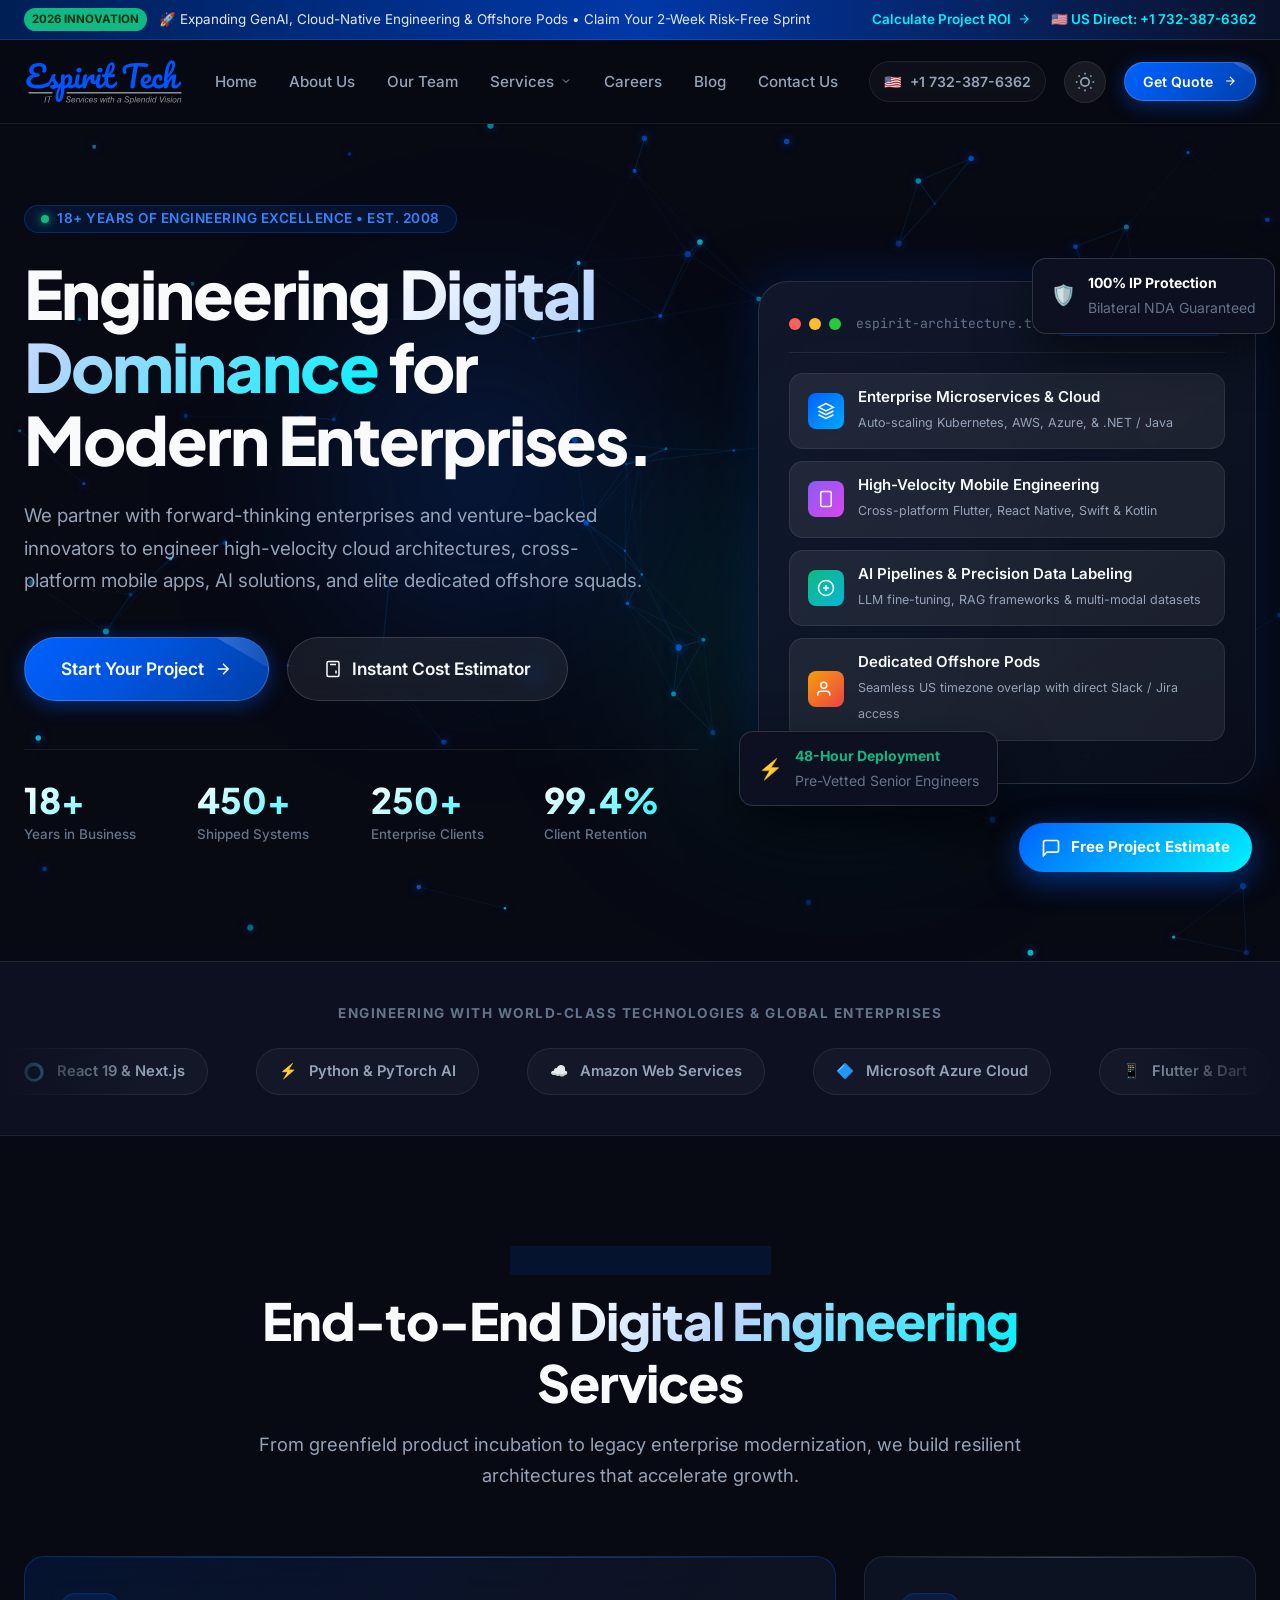
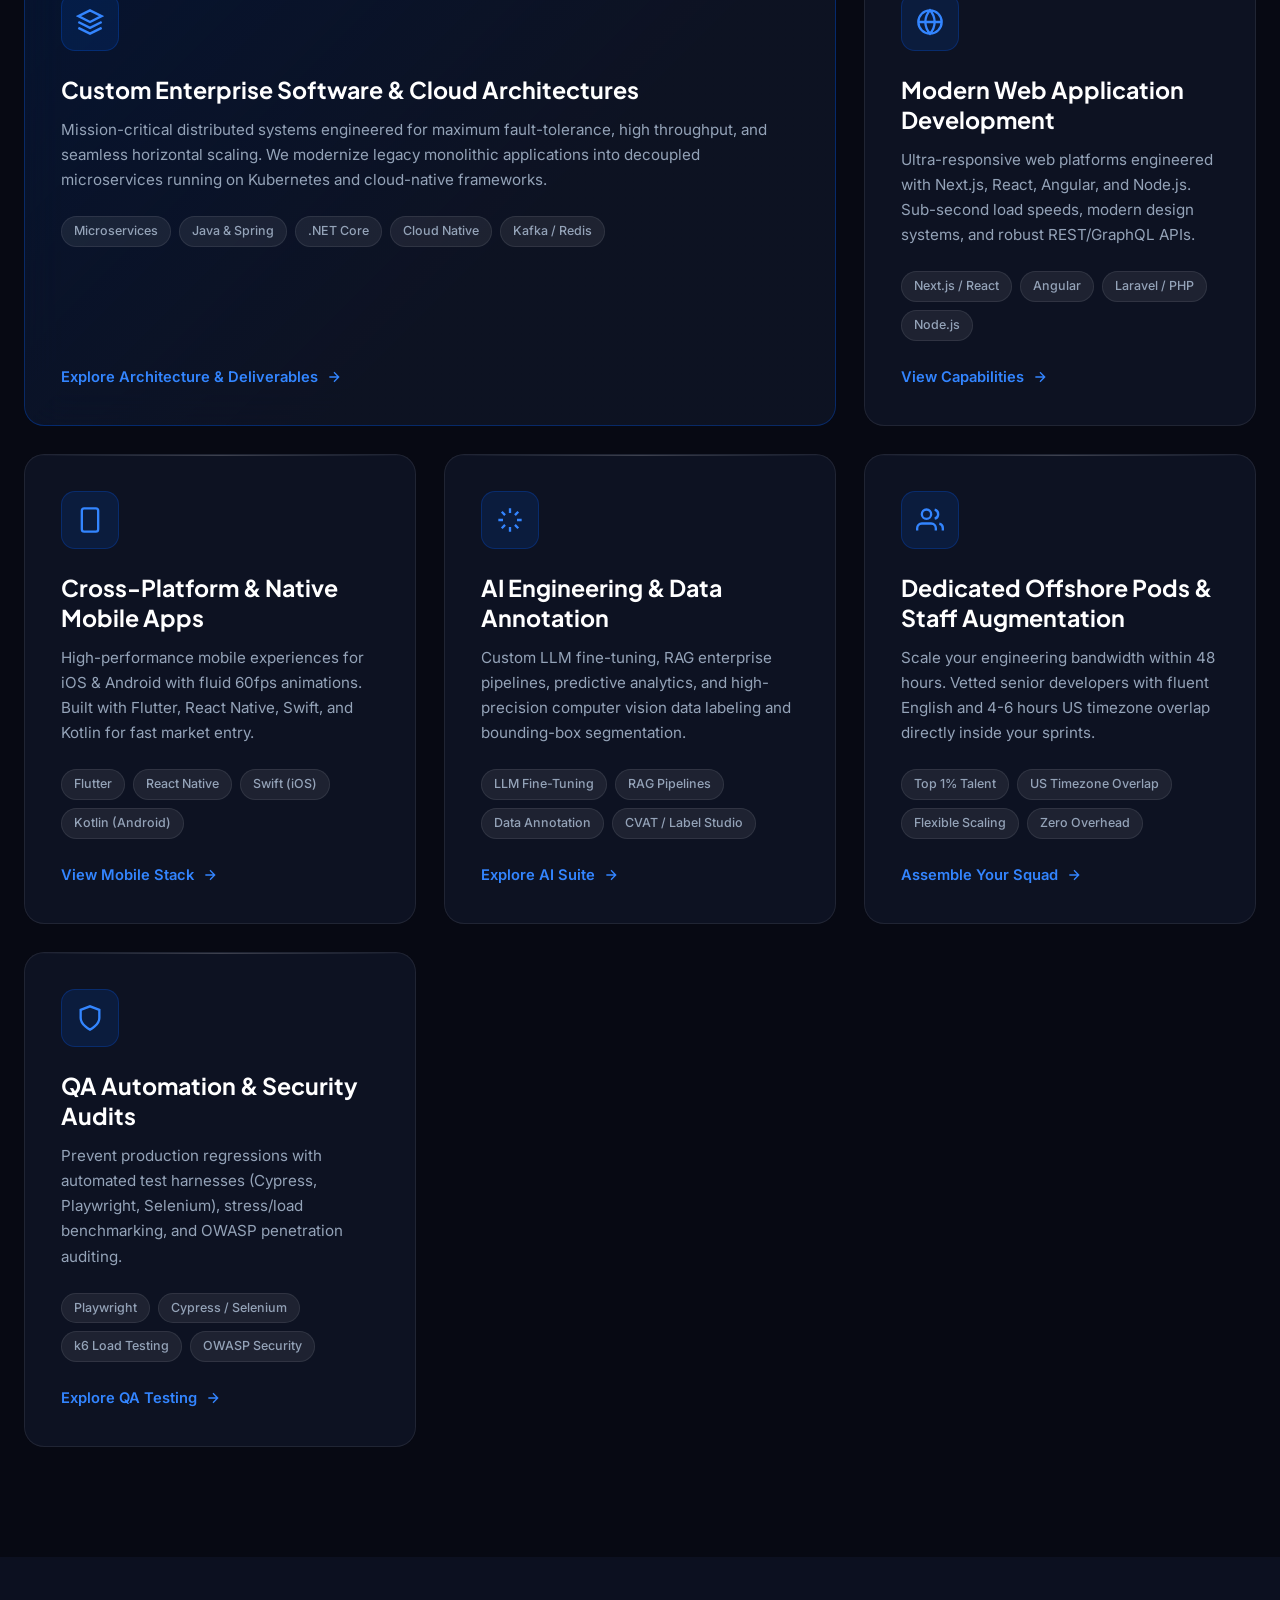
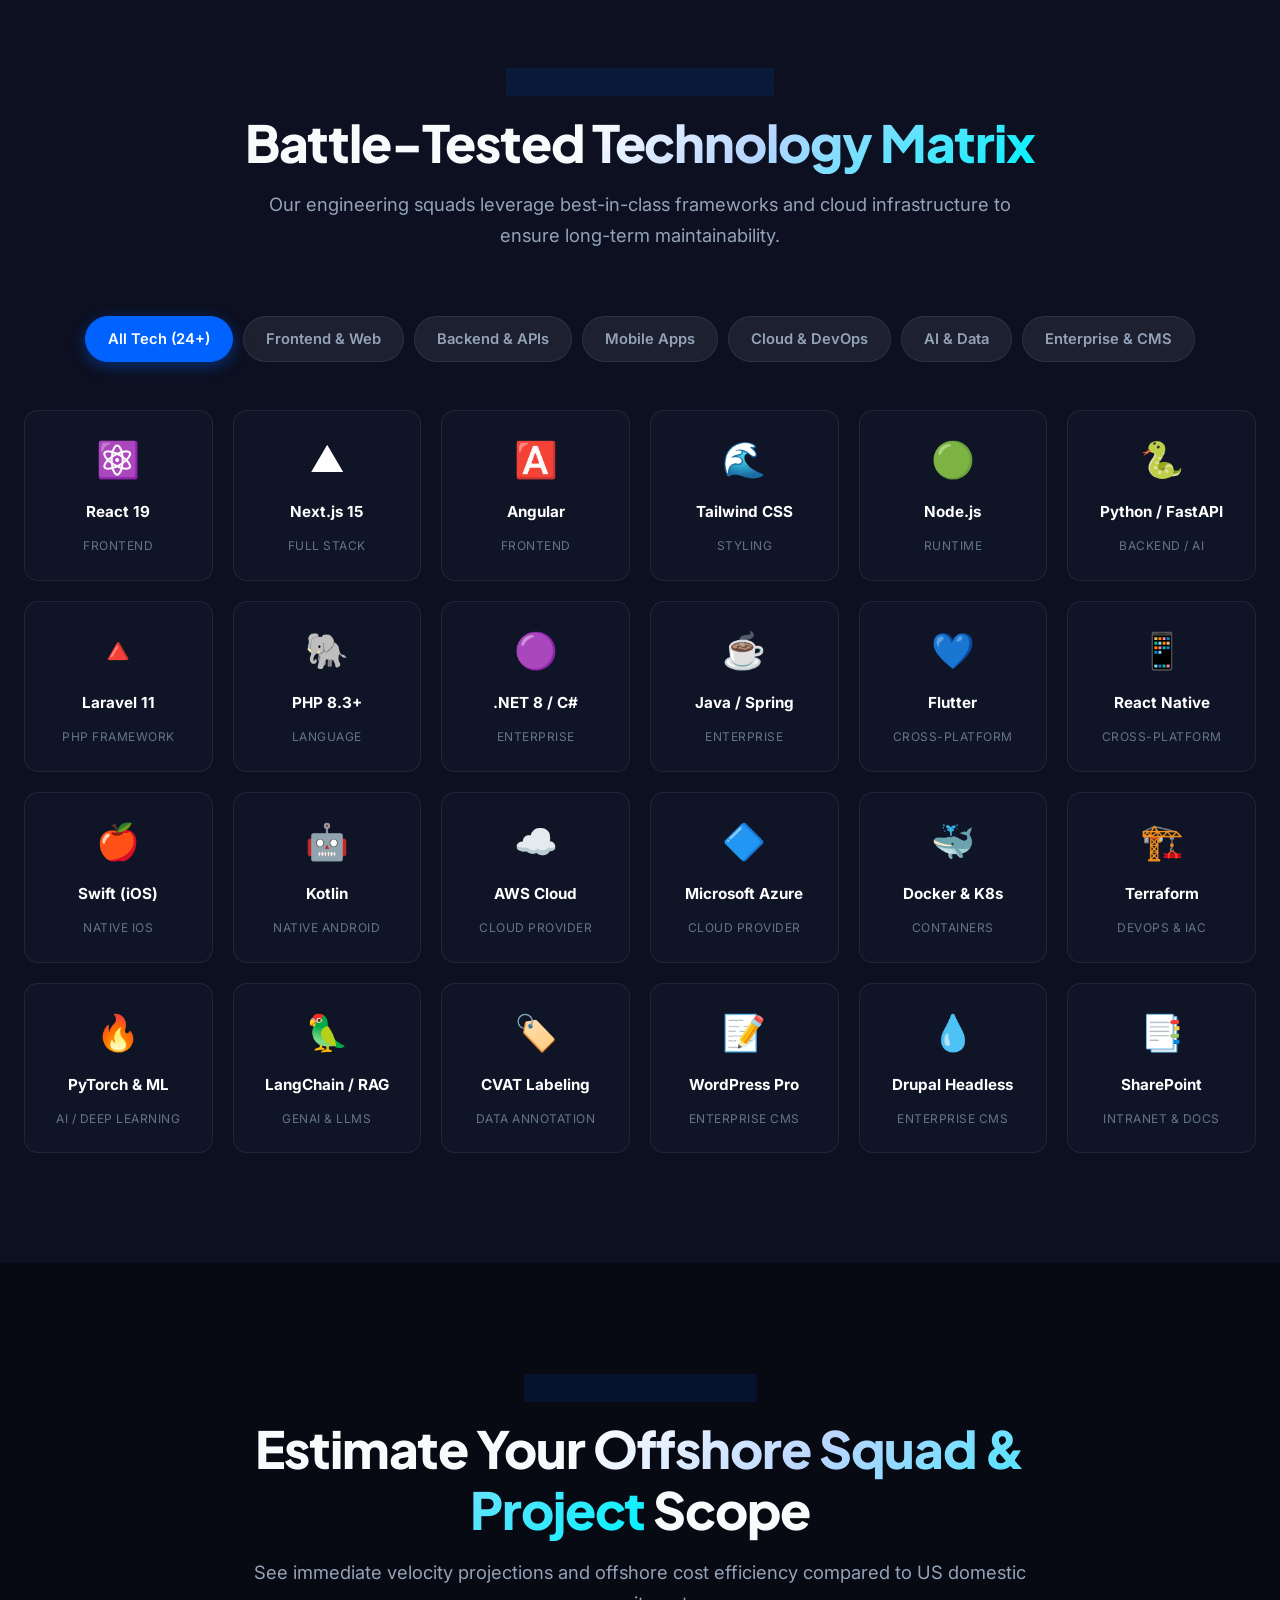
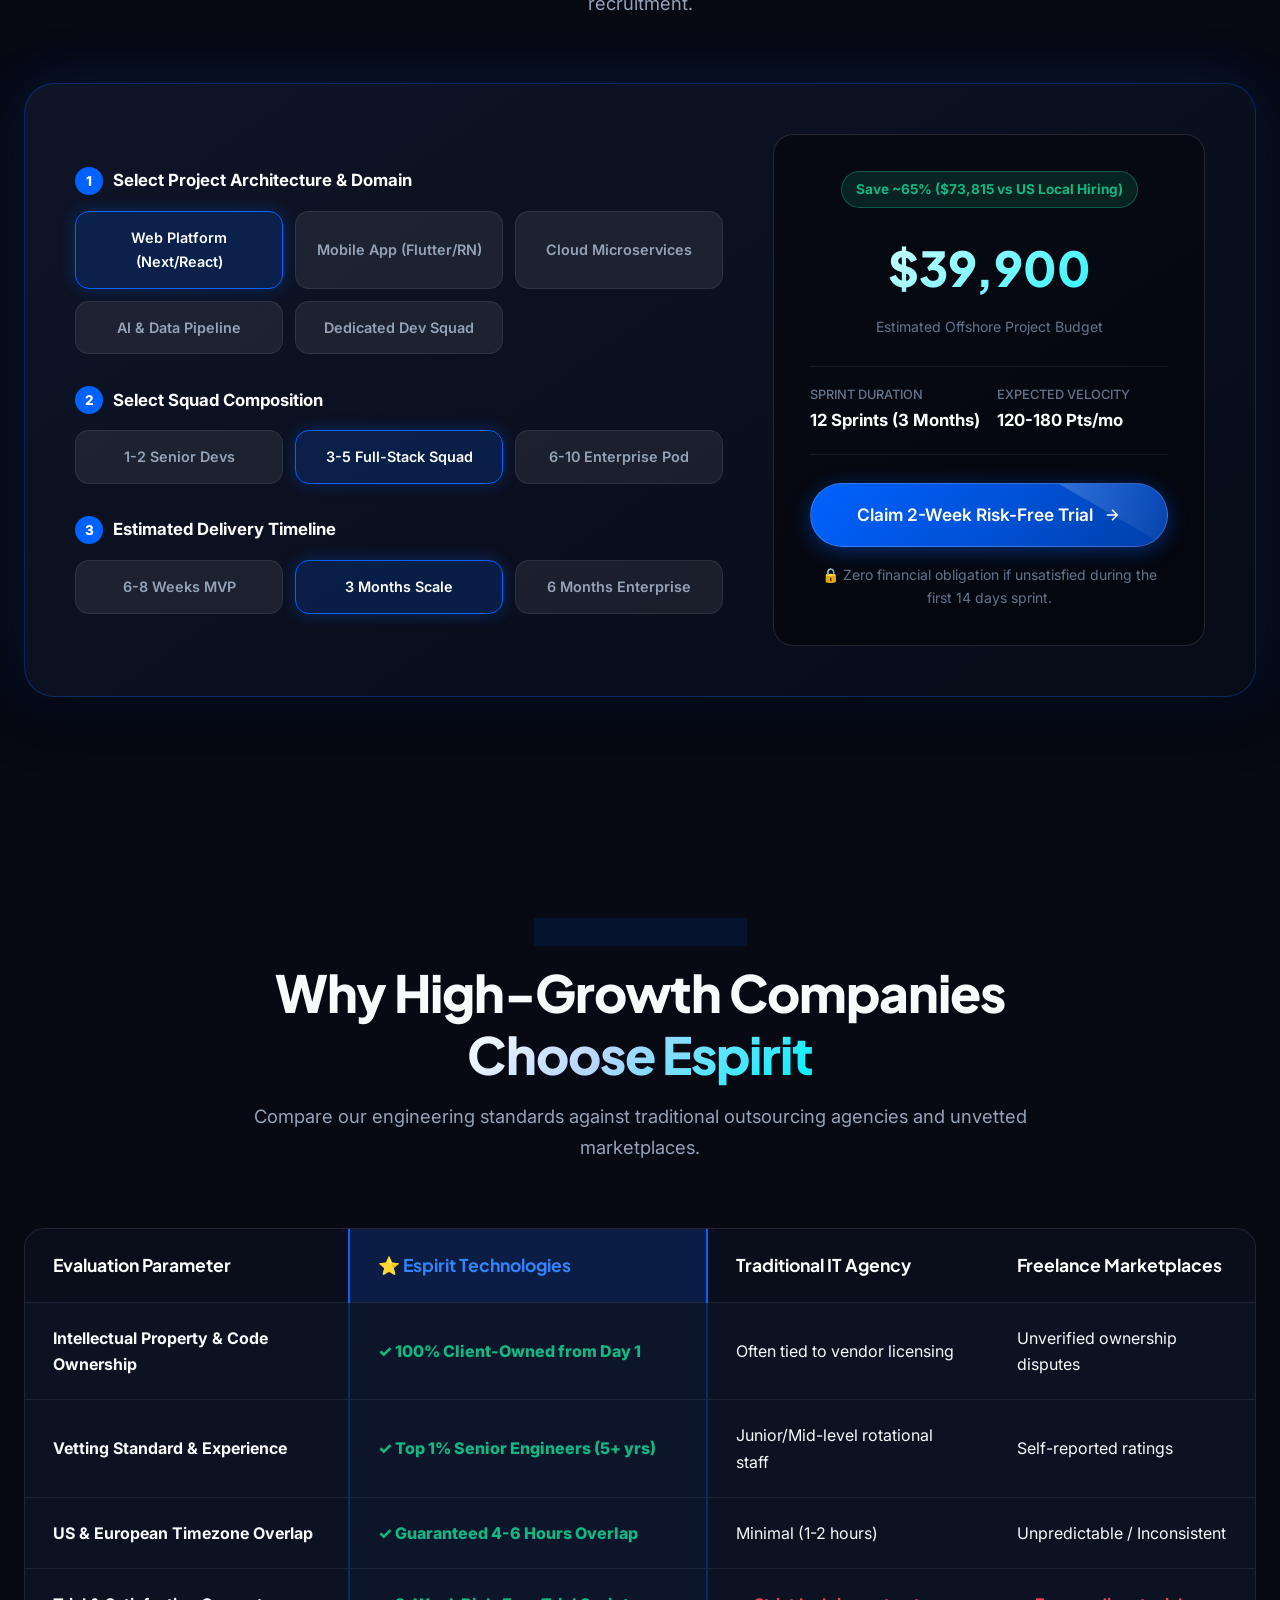
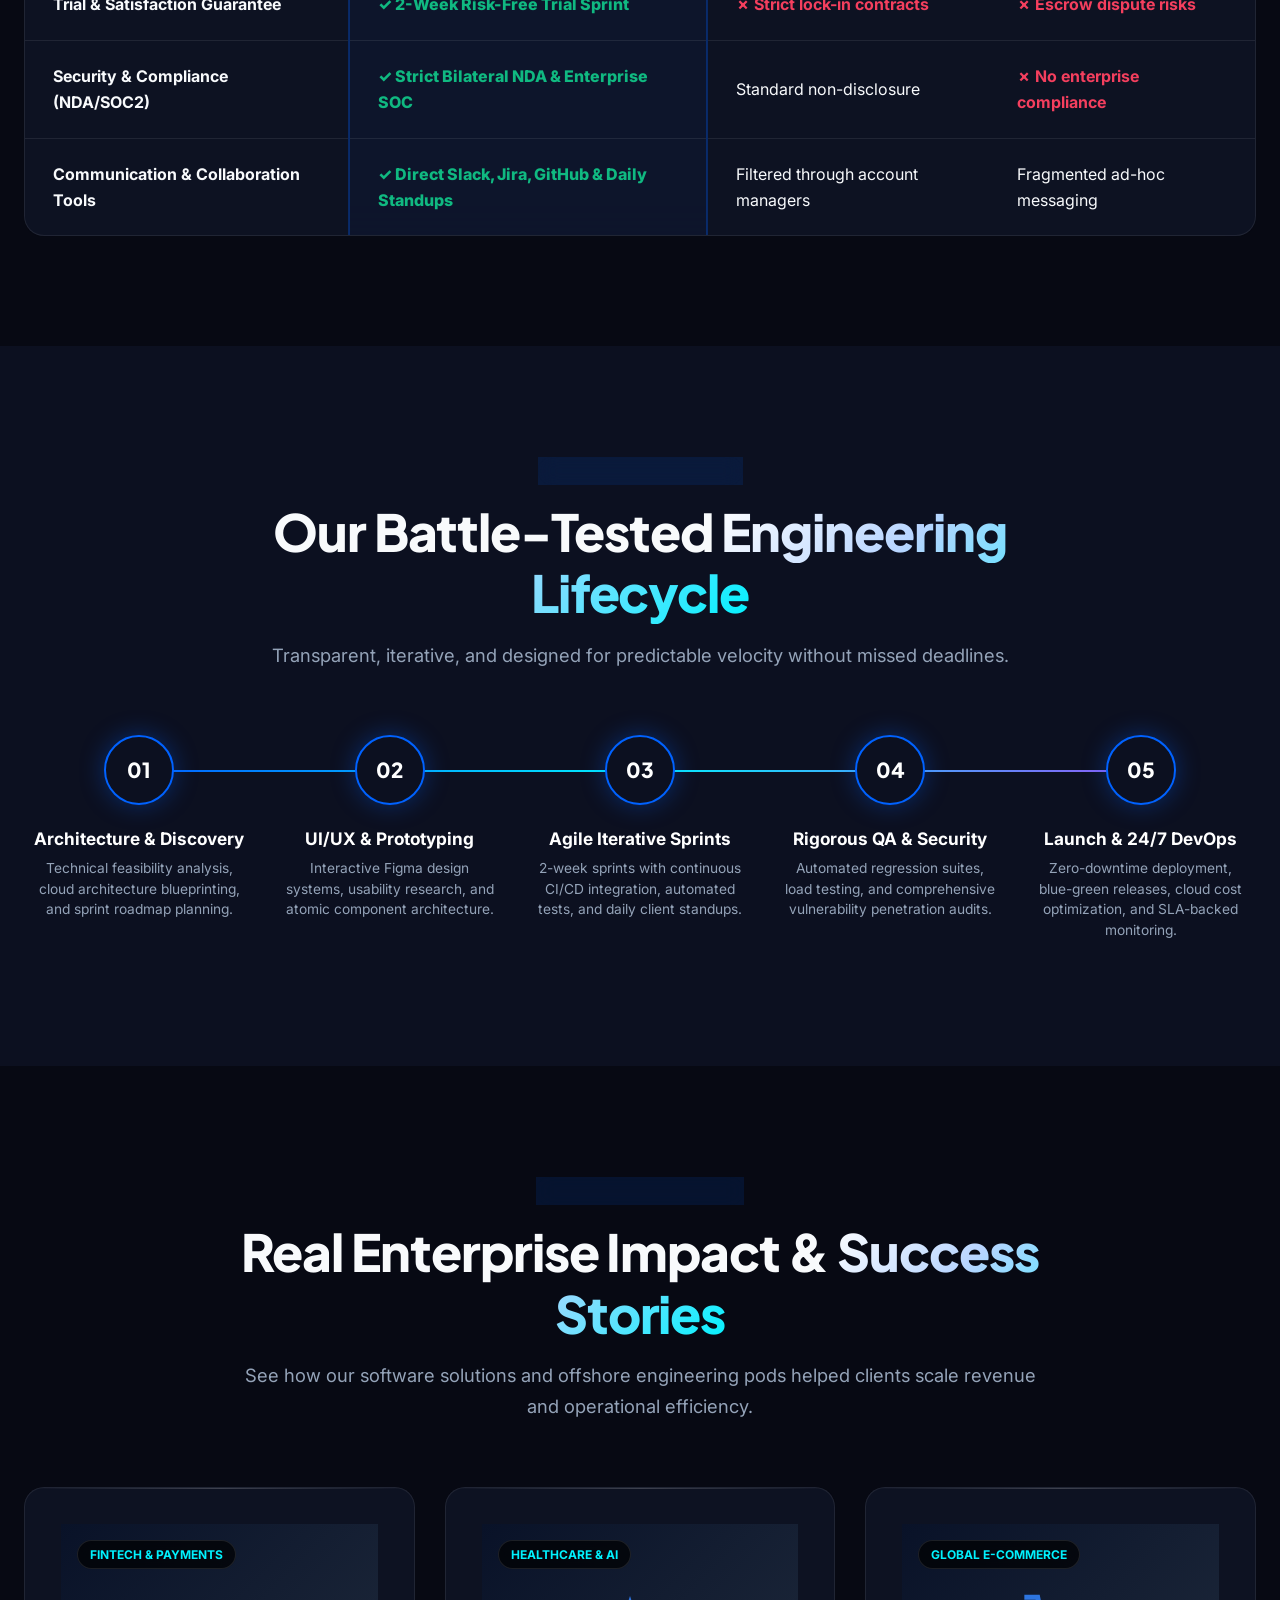
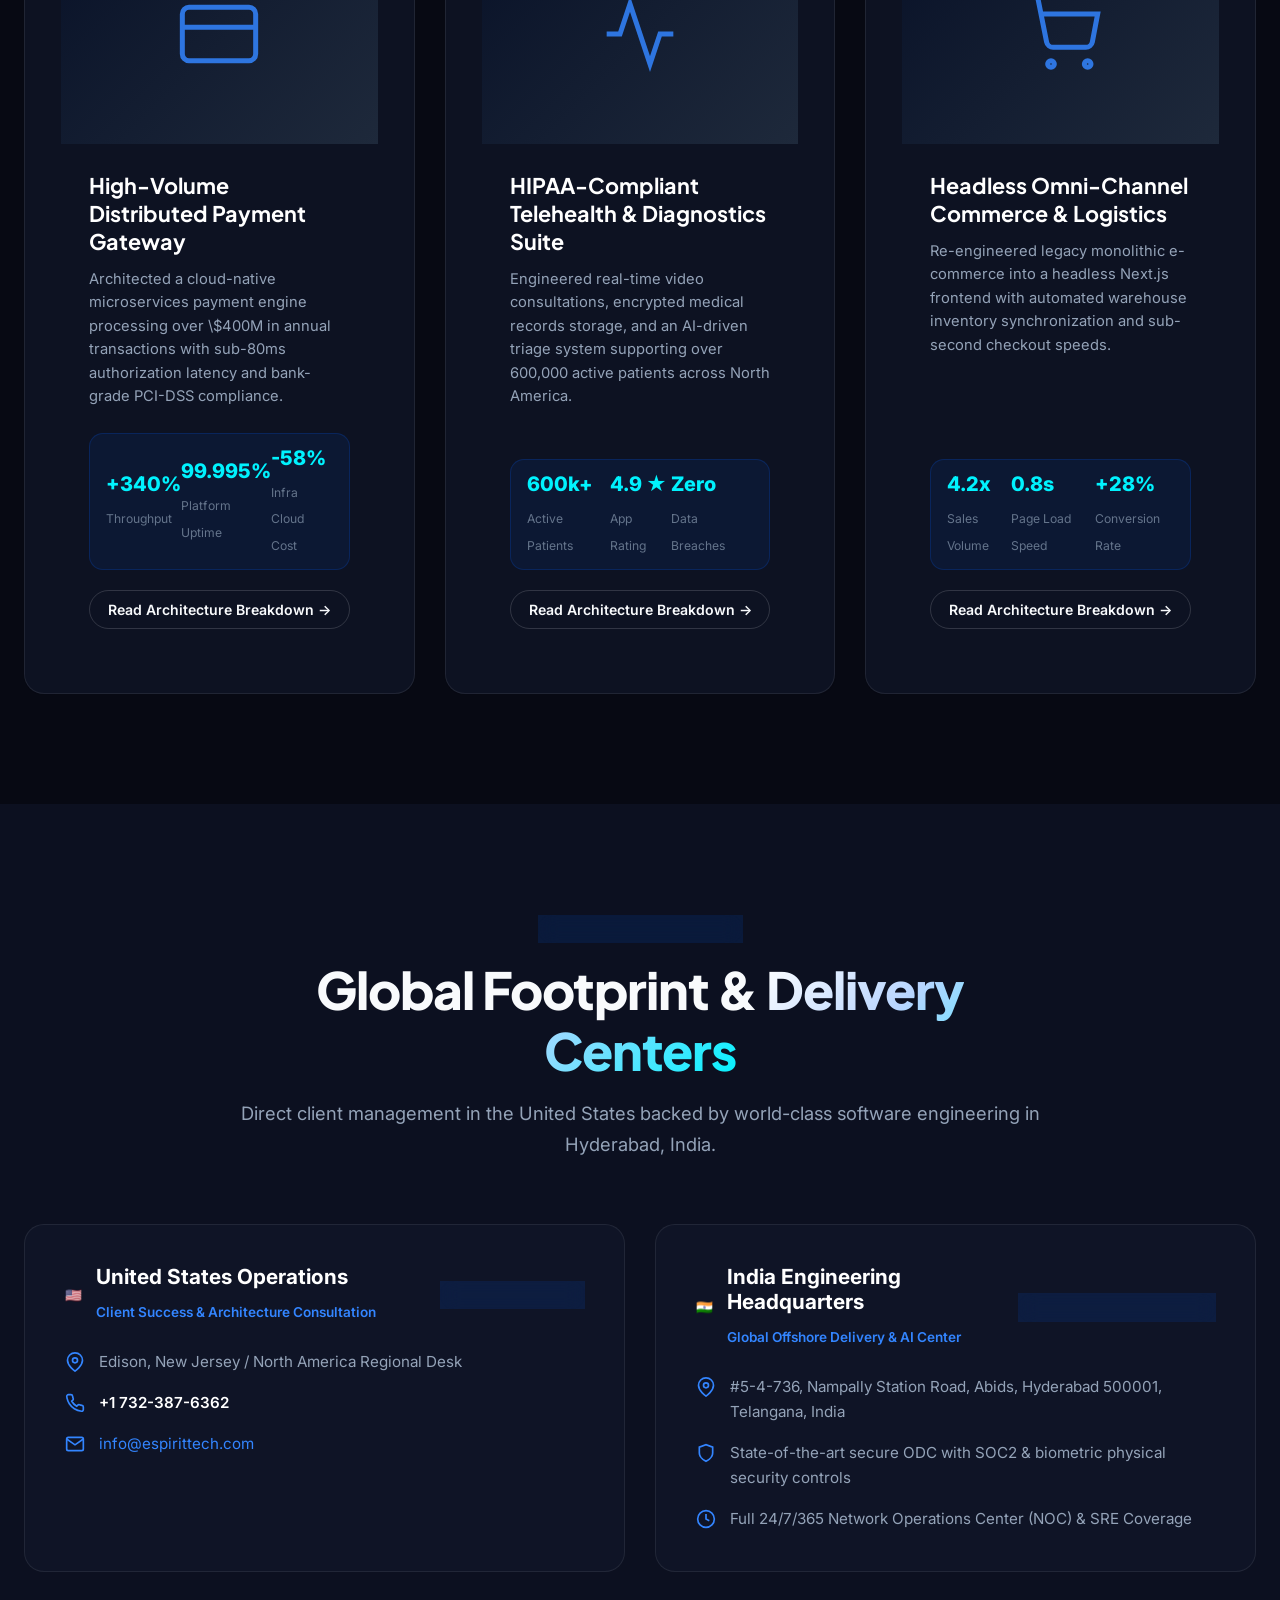
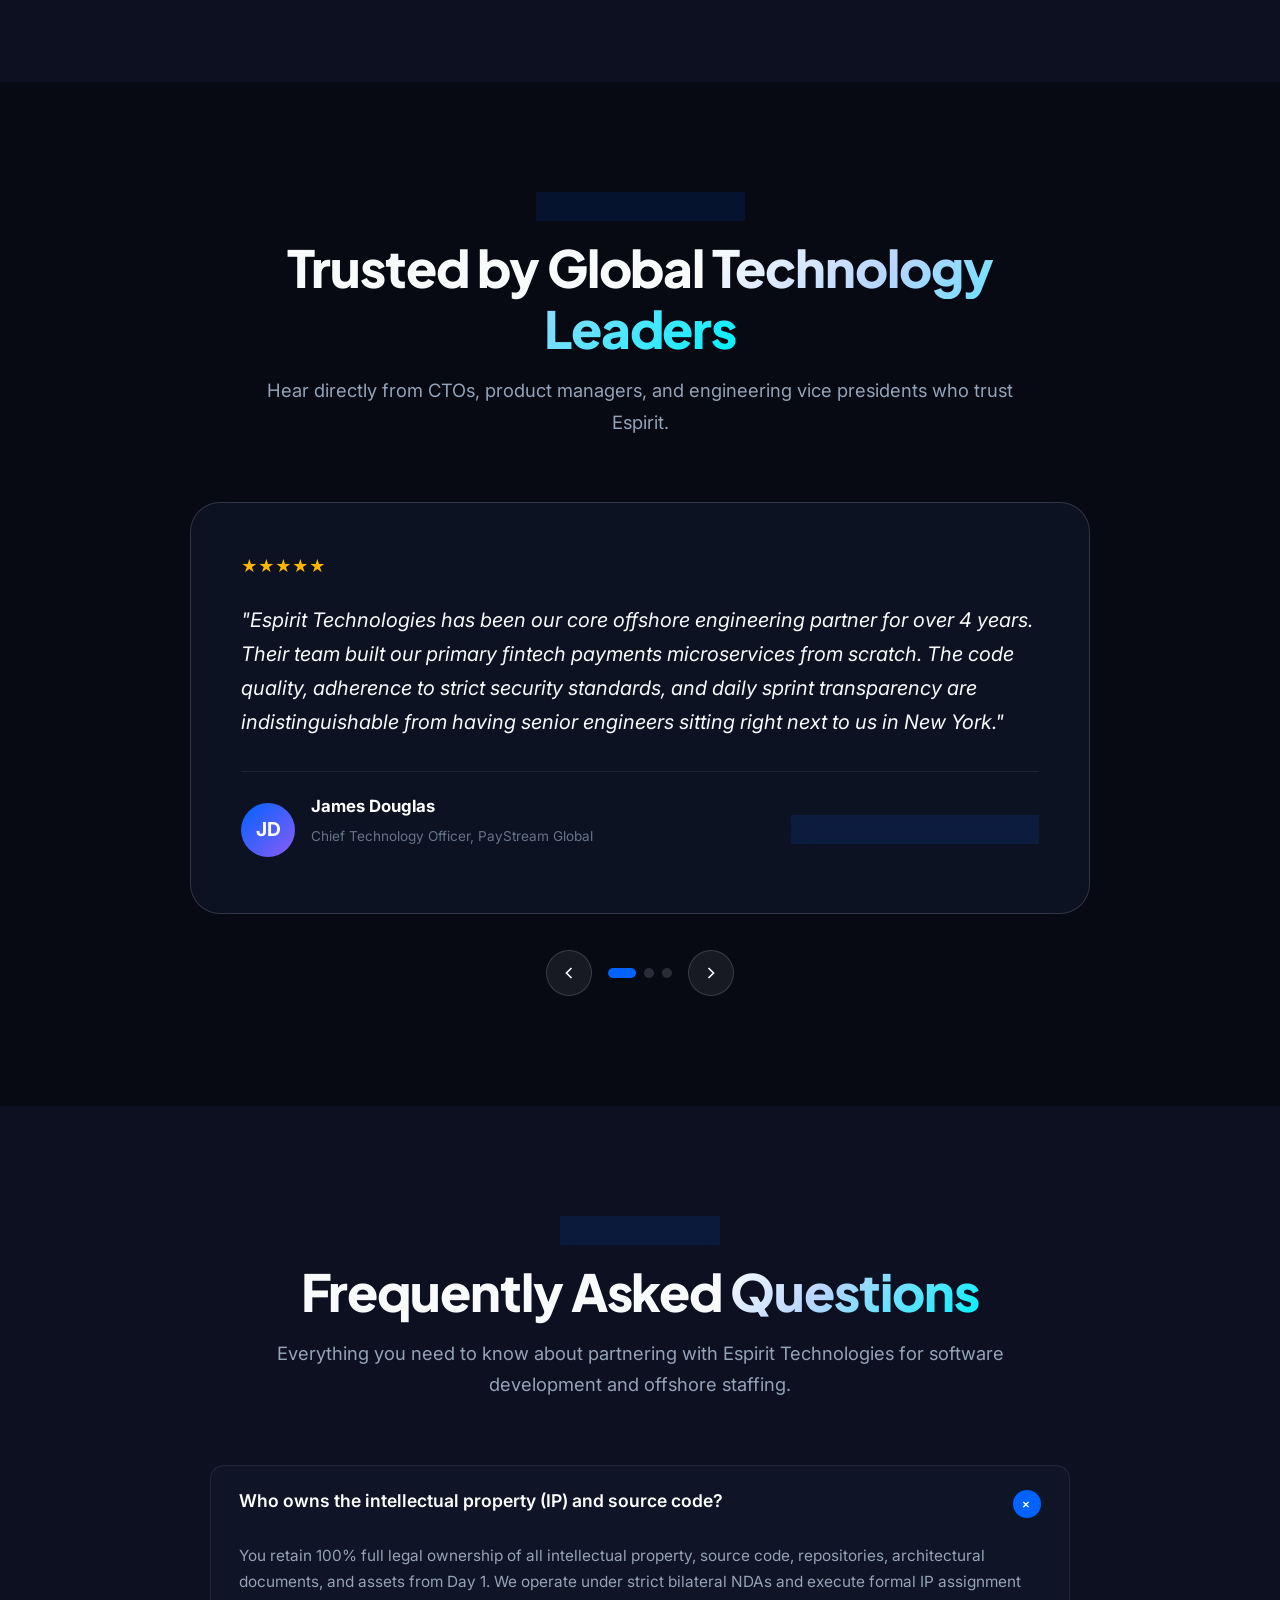
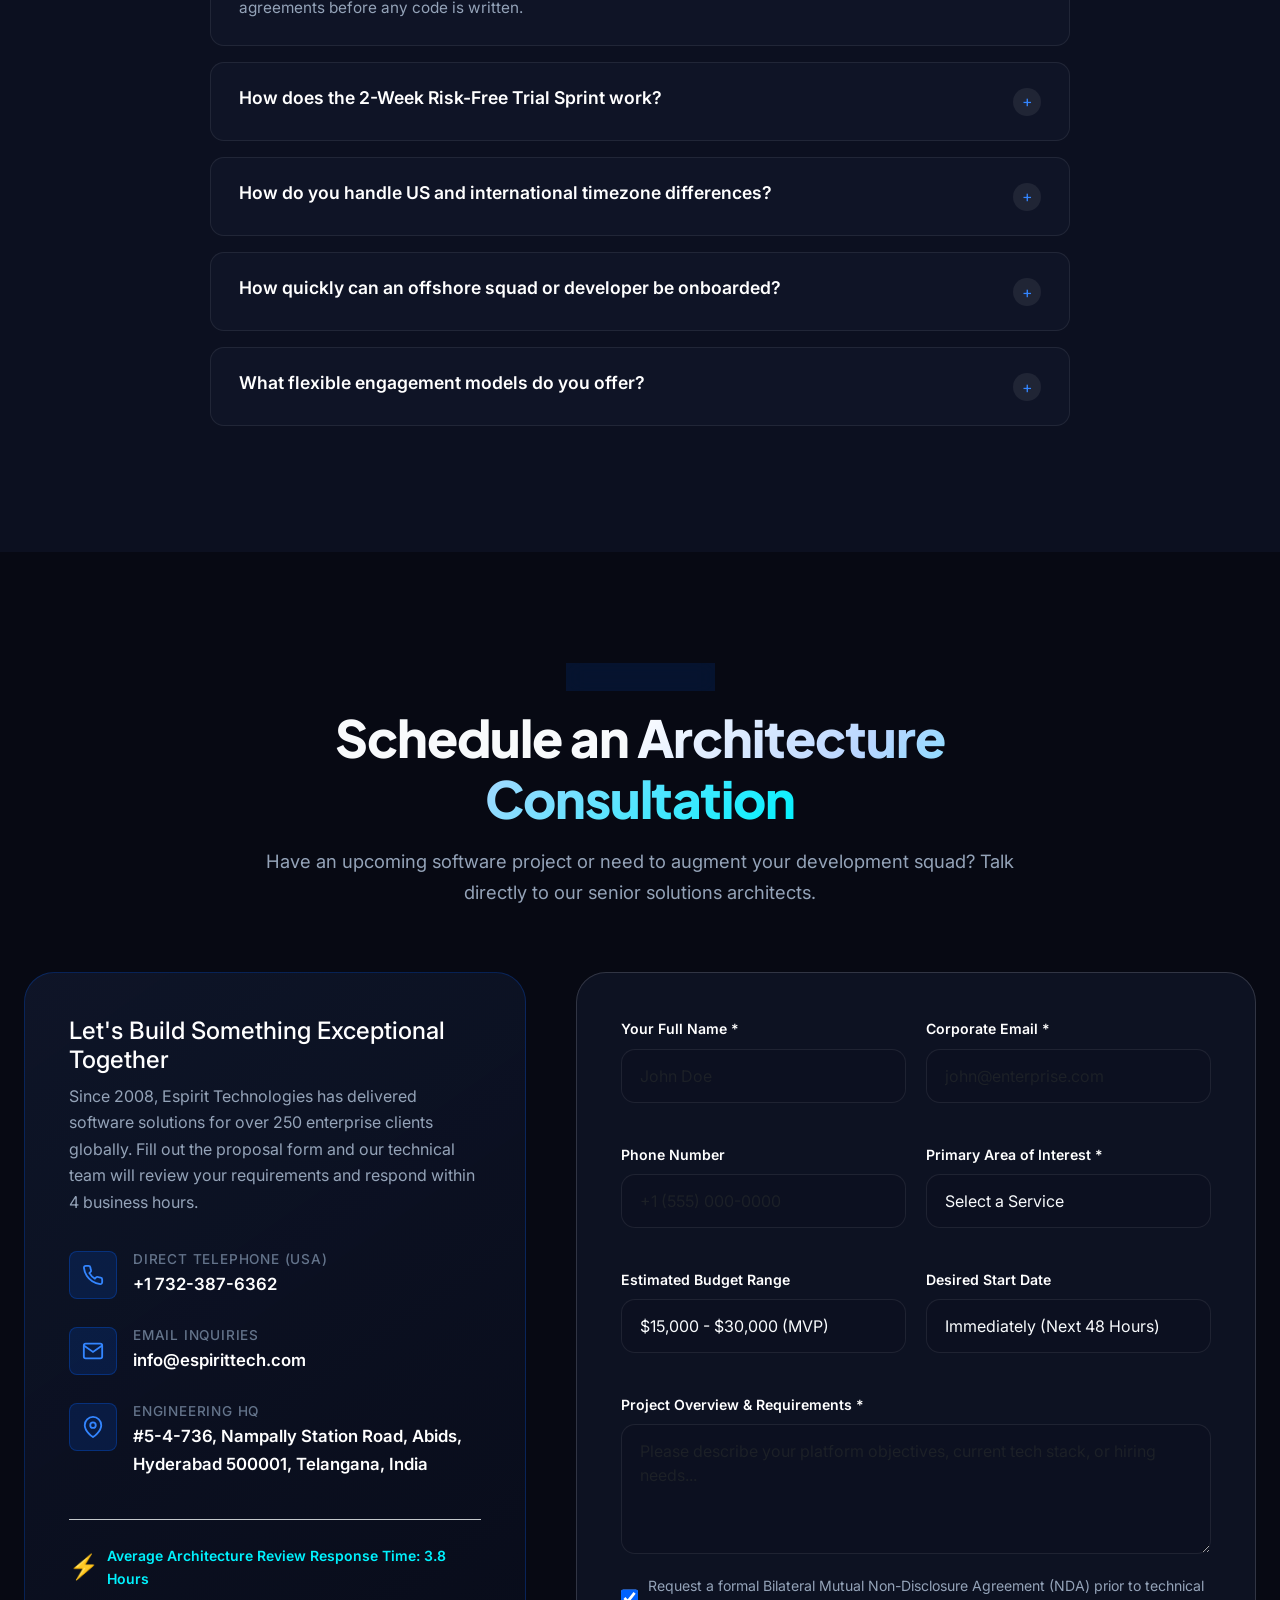
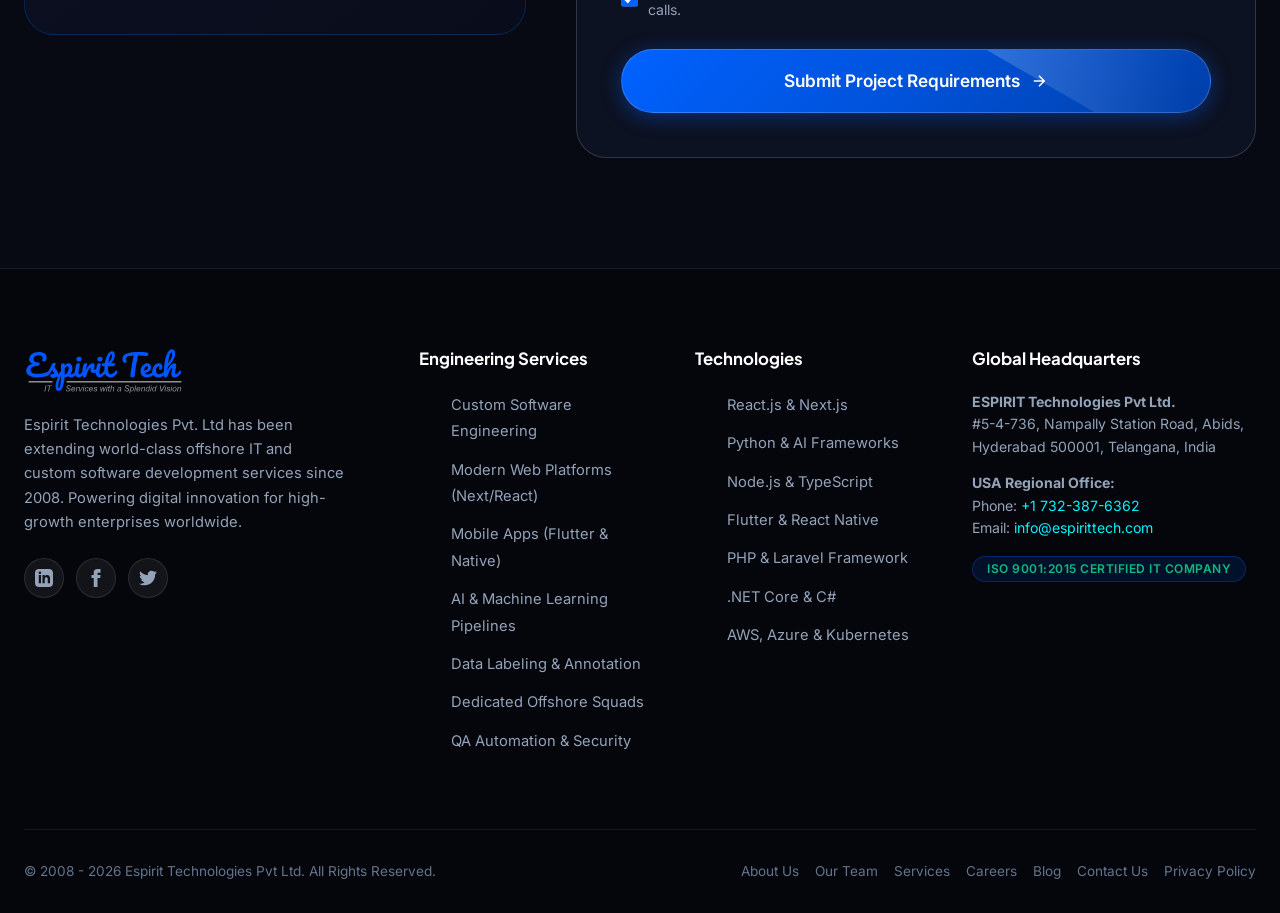
==== index.html @ 2a9cc9bd "Espirit website Design" ====
<!DOCTYPE html>
<html lang="en" data-theme="dark">

<head>
  <meta charset="UTF-8">
  <meta name="viewport" content="width=device-width, initial-scale=1.0">
  <title>Espirit Technologies | Software Engineering & Offshore IT Solutions</title>
  <meta name="description" content="Espirit Technologies is a leading software development company since 2008. We build custom web apps, mobile solutions, AI & dedicated offshore engineering squads.">
  <meta name="keywords" content="software development company, offshore software engineering, IT staffing services, AI data labeling, cloud solutions, mobile app development, React, Python, Node, Flutter, Hyderabad, USA">
  <meta name="robots" content="index, follow, max-snippet:-1, max-image-preview:large, max-video-preview:-1">
  <link rel="canonical" href="https://espirittech.com/">

  <!-- Open Graph / Facebook -->
  <meta property="og:type" content="website">
  <meta property="og:site_name" content="Espirit Technologies">
  <meta property="og:url" content="https://espirittech.com/">
  <meta property="og:title" content="Espirit Technologies | Software Engineering & Offshore IT Solutions">
  <meta property="og:description" content="Espirit Technologies is a leading software development company since 2008. We build custom web apps, mobile solutions, AI & dedicated offshore engineering squads.">
  <meta property="og:image" content="https://espirittech.com/espirit-logo.svg">
  <meta property="og:locale" content="en_US">

  <!-- Twitter Cards -->
  <meta name="twitter:card" content="summary_large_image">
  <meta name="twitter:site" content="@espirittech">
  <meta name="twitter:url" content="https://espirittech.com/">
  <meta name="twitter:title" content="Espirit Technologies | Software Engineering & Offshore IT Solutions">
  <meta name="twitter:description" content="Espirit Technologies is a leading software development company since 2008. We build custom web apps, mobile solutions, AI & dedicated offshore engineering squads.">
  <meta name="twitter:image" content="https://espirittech.com/espirit-logo.svg">

  <!-- Schema.org Structured Data (JSON-LD) -->
  <script type="application/ld+json">
{
  "@context": "https://schema.org",
  "@graph": [
    {
      "@context": "https://schema.org",
      "@type": "Organization",
      "name": "Espirit Technologies Pvt. Ltd",
      "alternateName": "Espirit Technologies",
      "url": "https://espirittech.com/",
      "logo": "https://espirittech.com/espirit-logo.svg",
      "foundingDate": "2008",
      "contactPoint": [
        {
          "@type": "ContactPoint",
          "telephone": "+1-732-387-6362",
          "contactType": "sales",
          "areaServed": [
            "US",
            "CA",
            "GB",
            "EU",
            "IN"
          ],
          "availableLanguage": [
            "en"
          ]
        }
      ],
      "address": {
        "@type": "PostalAddress",
        "streetAddress": "#5-4-736, Nampally Station Road, Abids",
        "addressLocality": "Hyderabad",
        "addressRegion": "Telangana",
        "postalCode": "500001",
        "addressCountry": "IN"
      },
      "sameAs": [
        "https://www.linkedin.com/company/espirit-technologies-pvt-ltd",
        "https://twitter.com/espirittech",
        "https://facebook.com/espirittech"
      ]
    },
    {
      "@context": "https://schema.org",
      "@type": "WebSite",
      "name": "Espirit Technologies",
      "url": "https://espirittech.com/",
      "potentialAction": {
        "@type": "SearchAction",
        "target": "https://espirittech.com/blog.html?q={search_term_string}",
        "query-input": "required name=search_term_string"
      }
    },
    {
      "@context": "https://schema.org",
      "@type": "FAQPage",
      "mainEntity": [
        {
          "@type": "Question",
          "name": "How does Espirit Technologies guarantee code quality and engineering velocity?",
          "acceptedAnswer": {
            "@type": "Answer",
            "text": "We enforce strict CI/CD pipelines, automated end-to-end testing, peer code reviews, and bilateral IP non-disclosure agreements with full daily Jira and Slack visibility."
          }
        },
        {
          "@type": "Question",
          "name": "What engagement models do you provide for offshore software development?",
          "acceptedAnswer": {
            "@type": "Answer",
            "text": "We offer Dedicated Agile Pods (monthly full-time senior engineers), Fixed-Scope Milestone Deliverables, and Staff Augmentation with 4-hour US timezone overlap."
          }
        },
        {
          "@type": "Question",
          "name": "Where are Espirit Technologies delivery centers located?",
          "acceptedAnswer": {
            "@type": "Answer",
            "text": "Our Global Engineering Headquarters is in Hyderabad, India (#5-4-736 Nampally Station Rd, Abids), complemented by our North American client operations desk in New Jersey (+1 732-387-6362)."
          }
        },
        {
          "@type": "Question",
          "name": "What is your 2-Week Risk-Free Trial Sprint guarantee?",
          "acceptedAnswer": {
            "@type": "Answer",
            "text": "Every offshore engagement starts with a 14-day trial sprint. If our code velocity and team communication do not exceed your standards, you can walk away with zero financial obligation."
          }
        }
      ]
    }
  ]
}
  </script>
  <!-- Favicon -->
  <link rel="icon" type="image/svg+xml" href="espirit-logo.svg">

  <!-- Google Fonts -->
  <link rel="preconnect" href="https://fonts.googleapis.com">
  <link rel="preconnect" href="https://fonts.gstatic.com" crossorigin>
  <link
    href="https://fonts.googleapis.com/css2?family=Inter:wght@300;400;500;600;700&family=Plus+Jakarta+Sans:wght@400;500;600;700;800&family=JetBrains+Mono:wght@400;500&display=swap"
    rel="stylesheet">

  <!-- Stylesheets -->
  <link rel="stylesheet" href="assets/css/bootstrap.min.css">
  <link rel="stylesheet" href="assets/css/styles.css">
</head>

<body>

  <!-- ==========================================================================
       TOP ANNOUNCEMENT BAR
       ========================================================================== -->
  <aside class="announcement-bar" aria-label="Announcement">
    <div class="container announcement-content">
      <div class="announcement-left">
        <span class="announcement-tag">2026 Innovation</span>
        <span>🚀 Expanding GenAI, Cloud-Native Engineering & Offshore Pods • Claim Your 2-Week Risk-Free Sprint</span>
      </div>
      <div class="announcement-right">
        <a href="#estimator" class="announcement-link">
          Calculate Project ROI
          <svg width="14" height="14" fill="none" stroke="currentColor" stroke-width="2" viewBox="0 0 24 24">
            <path d="M5 12h14M12 5l7 7-7 7" />
          </svg>
        </a>
        <a href="tel:+17323876362" class="announcement-link">
          🇺🇸 US Direct: +1 732-387-6362
        </a>
      </div>
    </div>
  </aside>

  <!-- ==========================================================================
       NAVBAR
       ========================================================================== -->
  <header class="navbar-wrapper">
    <div class="container nav-container">
      <a href="index.html" class="nav-logo" aria-label="Espirit Technologies Home">
        <img src="espirit-logo.svg" alt="Espirit Technologies" class="nav-logo-svg">
      </a>

      <!-- Desktop Nav -->
      <nav class="nav-links" aria-label="Main Navigation">
        <a href="index.html" class="nav-link active">Home</a>
        <a href="about.html" class="nav-link">About Us</a>
        <a href="our-team.html" class="nav-link">Our Team</a>

        <div class="nav-item">
          <a href="services.html" class="nav-link">
            Services
            <svg width="12" height="12" fill="none" stroke="currentColor" stroke-width="2" viewBox="0 0 24 24">
              <path d="M6 9l6 6 6-6" />
            </svg>
          </a>
          <div class="dropdown-menu">
            <div class="dropdown-grid">
              <a href="services.html#custom-software" class="dropdown-item">
                <div class="dropdown-icon">
                  <svg width="20" height="20" fill="none" stroke="currentColor" stroke-width="2" viewBox="0 0 24 24">
                    <rect x="2" y="3" width="20" height="14" rx="2" ry="2" />
                    <line x1="8" y1="21" x2="16" y2="21" />
                    <line x1="12" y1="17" x2="12" y2="21" />
                  </svg>
                </div>
                <div class="dropdown-info">
                  <h4>Custom Enterprise Software</h4>
                  <p>Distributed microservices & cloud architectures</p>
                </div>
              </a>
              <a href="services.html#web-apps" class="dropdown-item">
                <div class="dropdown-icon">
                  <svg width="20" height="20" fill="none" stroke="currentColor" stroke-width="2" viewBox="0 0 24 24">
                    <circle cx="12" cy="12" r="10" />
                    <line x1="2" y1="12" x2="22" y2="12" />
                    <path
                      d="M12 2a15.3 15.3 0 0 1 4 10 15.3 15.3 0 0 1-4 10 15.3 15.3 0 0 1-4-10 15.3 15.3 0 0 1 4-10z" />
                  </svg>
                </div>
                <div class="dropdown-info">
                  <h4>Web Application Development</h4>
                  <p>Next.js, React, Node, Laravel & Angular</p>
                </div>
              </a>
              <a href="services.html#mobile-apps" class="dropdown-item">
                <div class="dropdown-icon">
                  <svg width="20" height="20" fill="none" stroke="currentColor" stroke-width="2" viewBox="0 0 24 24">
                    <rect x="5" y="2" width="14" height="20" rx="2" ry="2" />
                    <line x1="12" y1="18" x2="12.01" y2="18" />
                  </svg>
                </div>
                <div class="dropdown-info">
                  <h4>Mobile App Engineering</h4>
                  <p>Flutter, React Native, Swift & Android</p>
                </div>
              </a>
              <a href="services.html#ai-data" class="dropdown-item">
                <div class="dropdown-icon">
                  <svg width="20" height="20" fill="none" stroke="currentColor" stroke-width="2" viewBox="0 0 24 24">
                    <path
                      d="M12 2v4M12 18v4M4.93 4.93l2.83 2.83M16.24 16.24l2.83 2.83M2 12h4M18 12h4M4.93 19.07l2.83-2.83M16.24 7.76l2.83-2.83" />
                  </svg>
                </div>
                <div class="dropdown-info">
                  <h4>AI & Data Annotation</h4>
                  <p>LLM fine-tuning, RAG & data labeling</p>
                </div>
              </a>
              <a href="services.html#it-staffing" class="dropdown-item">
                <div class="dropdown-icon">
                  <svg width="20" height="20" fill="none" stroke="currentColor" stroke-width="2" viewBox="0 0 24 24">
                    <path d="M17 21v-2a4 4 0 0 0-4-4H5a4 4 0 0 0-4 4v2" />
                    <circle cx="9" cy="7" r="4" />
                    <path d="M23 21v-2a4 4 0 0 0-3-3.87" />
                    <path d="M16 3.13a4 4 0 0 1 0 7.75" />
                  </svg>
                </div>
                <div class="dropdown-info">
                  <h4>Dedicated Offshore Squads</h4>
                  <p>Top 1% senior engineering staff augmentation</p>
                </div>
              </a>
              <a href="services.html#qa-testing" class="dropdown-item">
                <div class="dropdown-icon">
                  <svg width="20" height="20" fill="none" stroke="currentColor" stroke-width="2" viewBox="0 0 24 24">
                    <path d="M12 22s8-4 8-10V5l-8-3-8 3v7c0 6 8 10 8 10z" />
                  </svg>
                </div>
                <div class="dropdown-info">
                  <h4>QA Automation & Security</h4>
                  <p>Continuous testing, performance & audits</p>
                </div>
              </a>
            </div>
          </div>
        </div>

        <a href="careers.html" class="nav-link">Careers</a>
        <a href="blog.html" class="nav-link">Blog</a>
        <a href="contact.html" class="nav-link">Contact Us</a>
      </nav>

      <!-- Action Buttons -->
      <div class="nav-actions">
        <a href="tel:+17323876362" class="phone-badge" title="Direct Line USA">
          <span>🇺🇸</span>
          <span>+1 732-387-6362</span>
        </a>

        <!-- Dark/Light Theme Switcher -->
        <button id="theme-toggle-btn" class="theme-toggle" aria-label="Toggle Theme">
          <span id="theme-icon">
            <svg width="20" height="20" fill="none" stroke="currentColor" stroke-width="2" viewBox="0 0 24 24">
              <circle cx="12" cy="12" r="5"></circle>
              <line x1="12" y1="1" x2="12" y2="3"></line>
              <line x1="12" y1="21" x2="12" y2="23"></line>
              <line x1="4.22" y1="4.22" x2="5.64" y2="5.64"></line>
              <line x1="18.36" y1="18.36" x2="19.78" y2="19.78"></line>
              <line x1="1" y1="12" x2="3" y2="12"></line>
              <line x1="21" y1="12" x2="23" y2="12"></line>
              <line x1="4.22" y1="19.78" x2="5.64" y2="18.36"></line>
              <line x1="18.36" y1="5.64" x2="19.78" y2="4.22"></line>
            </svg>
          </span>
        </button>

        <a href="get-quote.html" class="btn btn-primary btn-sm">
          <span>Get Quote</span>
          <svg width="14" height="14" fill="none" stroke="currentColor" stroke-width="2" viewBox="0 0 24 24">
            <path d="M5 12h14M12 5l7 7-7 7" />
          </svg>
        </a>

        <button class="mobile-menu-btn" aria-label="Open Mobile Menu">
          <svg width="28" height="28" fill="none" stroke="currentColor" stroke-width="2" viewBox="0 0 24 24">
            <line x1="3" y1="12" x2="21" y2="12"></line>
            <line x1="3" y1="6" x2="21" y2="6"></line>
            <line x1="3" y1="18" x2="21" y2="18"></line>
          </svg>
        </button>
      </div>
    </div>
  </header>

  <!-- Mobile Drawer -->
  <div class="mobile-nav-drawer">
    <div>
      <div class="d-flex align-items-center justify-content-between">
        <img src="espirit-logo.svg" alt="Espirit Technologies" class="navbar-logo-img">
        <button class="modal-close-btn mobile-drawer-close" aria-label="Close Mobile Menu">✕</button>
      </div>
      <div class="mobile-drawer-links">
        <a href="index.html" class="mobile-drawer-link">Home</a>
        <a href="about.html" class="mobile-drawer-link">About Us</a>
        <a href="our-team.html" class="mobile-drawer-link">Our Team</a>
        <a href="services.html" class="mobile-drawer-link">Services</a>
        <a href="careers.html" class="mobile-drawer-link">Careers</a>
        <a href="blog.html" class="mobile-drawer-link">Blog</a>
        <a href="contact.html" class="mobile-drawer-link">Contact Us</a>
        <a href="get-quote.html" class="mobile-drawer-link">Get Quote</a>
        <a href="privacy-policy.html" class="mobile-drawer-link">Privacy Policy</a>
      </div>
    </div>
    <div>
      <a href="tel:+17323876362" class="d-block mb-3 text-primary-light fw-semibold">
        📞 +1 732-387-6362 (US Office)
      </a>
      <button class="btn btn-primary w-100" data-open-modal="quote-modal">
        Request Consultation
      </button>
    </div>
  </div>

  <!-- ==========================================================================
       HERO SECTION
       ========================================================================== -->
  <section class="hero-section" id="hero">
    <canvas id="hero-canvas"></canvas>
    <div class="hero-glow-1"></div>
    <div class="hero-glow-2"></div>

    <div class="container">
      <div class="hero-grid">
        <!-- Hero Text -->
        <div class="hero-content reveal">
          <div class="hero-badge-wrap">
            <span class="badge badge-pulse">
              18+ Years of Engineering Excellence • Est. 2008
            </span>
          </div>
          <h1 class="hero-title">
            Engineering <span class="text-gradient">Digital Dominance</span> for Modern Enterprises.
          </h1>
          <p class="hero-description">
            We partner with forward-thinking enterprises and venture-backed innovators to engineer high-velocity cloud
            architectures, cross-platform mobile apps, AI solutions, and elite dedicated offshore squads.
          </p>
          <div class="hero-cta-group">
            <button class="btn btn-primary btn-lg" data-open-modal="quote-modal">
              <span>Start Your Project</span>
              <svg width="18" height="18" fill="none" stroke="currentColor" stroke-width="2" viewBox="0 0 24 24">
                <path d="M5 12h14M12 5l7 7-7 7" />
              </svg>
            </button>
            <a href="#estimator" class="btn btn-secondary btn-lg">
              <svg width="18" height="18" fill="none" stroke="currentColor" stroke-width="2" viewBox="0 0 24 24">
                <rect x="4" y="2" width="16" height="20" rx="2" />
                <line x1="8" y1="6" x2="16" y2="6" />
                <line x1="16" y1="14" x2="16" y2="18" />
                <path d="M16 10h.01" />
                <path d="M12 10h.01" />
                <path d="M8 10h.01" />
                <path d="M12 14h.01" />
                <path d="M8 14h.01" />
                <path d="M12 18h.01" />
                <path d="M8 18h.01" />
              </svg>
              <span>Instant Cost Estimator</span>
            </a>
          </div>

          <!-- Live Numbers Row -->
          <div class="hero-stats-row">
            <div class="hero-stat-item">
              <h3 class="counter-val" data-target="18" data-suffix="+">18+</h3>
              <p>Years in Business</p>
            </div>
            <div class="hero-stat-item">
              <h3 class="counter-val" data-target="450" data-suffix="+">450+</h3>
              <p>Shipped Systems</p>
            </div>
            <div class="hero-stat-item">
              <h3 class="counter-val" data-target="250" data-suffix="+">250+</h3>
              <p>Enterprise Clients</p>
            </div>
            <div class="hero-stat-item">
              <h3 class="counter-val" data-target="99" data-suffix=".4%">99.4%</h3>
              <p>Client Retention</p>
            </div>
          </div>
        </div>

        <!-- Hero Visual Interactive Card -->
        <div class="hero-visual reveal reveal-delay-2">
          <div class="hero-visual-card">
            <!-- Floating Badges -->
            <div class="hero-float-badge float-badge-top">
              <span class="fs-5">🛡️</span>
              <div>
                <strong class="d-block small text-highlight">100% IP Protection</strong>
                <span class="small text-muted-custom">Bilateral NDA Guaranteed</span>
              </div>
            </div>

            <div class="hero-float-badge float-badge-bottom">
              <span class="fs-5">⚡</span>
              <div>
                <strong class="d-block small text-emerald">48-Hour Deployment</strong>
                <span class="small text-muted-custom">Pre-Vetted Senior Engineers</span>
              </div>
            </div>

            <div class="hero-code-header">
              <div class="code-dots">
                <div class="code-dot dot-red"></div>
                <div class="code-dot dot-yellow"></div>
                <div class="code-dot dot-green"></div>
              </div>
              <div class="code-title">espirit-architecture.ts</div>
              <div class="badge badge-sm py-1 px-2">ACTIVE PRODUCTION</div>
            </div>

            <!-- Interactive Features Pills -->
            <div class="hero-feature-pill">
              <div class="pill-icon icon-blue">
                <svg width="18" height="18" fill="none" stroke="currentColor" stroke-width="2" viewBox="0 0 24 24">
                  <polygon points="12 2 2 7 12 12 22 7 12 2"></polygon>
                  <polyline points="2 17 12 22 22 17"></polyline>
                  <polyline points="2 12 12 17 22 12"></polyline>
                </svg>
              </div>
              <div class="pill-text">
                <h5>Enterprise Microservices & Cloud</h5>
                <span>Auto-scaling Kubernetes, AWS, Azure, & .NET / Java</span>
              </div>
            </div>

            <div class="hero-feature-pill">
              <div class="pill-icon icon-purple">
                <svg width="18" height="18" fill="none" stroke="currentColor" stroke-width="2" viewBox="0 0 24 24">
                  <rect x="5" y="2" width="14" height="20" rx="2" ry="2"></rect>
                  <line x1="12" y1="18" x2="12.01" y2="18"></line>
                </svg>
              </div>
              <div class="pill-text">
                <h5>High-Velocity Mobile Engineering</h5>
                <span>Cross-platform Flutter, React Native, Swift & Kotlin</span>
              </div>
            </div>

            <div class="hero-feature-pill">
              <div class="pill-icon icon-emerald">
                <svg width="18" height="18" fill="none" stroke="currentColor" stroke-width="2" viewBox="0 0 24 24">
                  <circle cx="12" cy="12" r="10"></circle>
                  <path d="M8 12h8"></path>
                  <path d="M12 8v8"></path>
                </svg>
              </div>
              <div class="pill-text">
                <h5>AI Pipelines & Precision Data Labeling</h5>
                <span>LLM fine-tuning, RAG frameworks & multi-modal datasets</span>
              </div>
            </div>

            <div class="hero-feature-pill">
              <div class="pill-icon icon-amber">
                <svg width="18" height="18" fill="none" stroke="currentColor" stroke-width="2" viewBox="0 0 24 24">
                  <path d="M17 21v-2a4 4 0 0 0-4-4H5a4 4 0 0 0-4 4v2"></path>
                  <circle cx="9" cy="7" r="4"></circle>
                </svg>
              </div>
              <div class="pill-text">
                <h5>Dedicated Offshore Pods</h5>
                <span>Seamless US timezone overlap with direct Slack / Jira access</span>
              </div>
            </div>
          </div>
        </div>
      </div>
    </div>
  </section>

  <!-- ==========================================================================
       TRUST & PARTNERS MARQUEE
       ========================================================================== */
  -->
  <section class="marquee-section">
    <div class="marquee-title">ENGINEERING WITH WORLD-CLASS TECHNOLOGIES & GLOBAL ENTERPRISES</div>
    <div class="marquee-track">
      <div class="marquee-item">
        <svg width="22" height="22" viewBox="0 0 24 24" fill="currentColor" class="text-react">
          <path
            d="M12 1.5C6.2 1.5 1.5 6.2 1.5 12S6.2 22.5 12 22.5 22.5 17.8 22.5 12 17.8 1.5 12 1.5zm0 18c-3.9 0-7-3.1-7-7s3.1-7 7-7 7 3.1 7 7-3.1 7-7 7z" />
        </svg>
        <span>React 19 & Next.js</span>
      </div>
      <div class="marquee-item">
        <span class="text-amber">⚡</span>
        <span>Python & PyTorch AI</span>
      </div>
      <div class="marquee-item">
        <span class="text-sky">☁️</span>
        <span>Amazon Web Services</span>
      </div>
      <div class="marquee-item">
        <span class="text-blue-ms">🔷</span>
        <span>Microsoft Azure Cloud</span>
      </div>
      <div class="marquee-item">
        <span class="text-flutter">📱</span>
        <span>Flutter & Dart</span>
      </div>
      <div class="marquee-item">
        <span class="text-node">🟢</span>
        <span>Node.js & TypeScript</span>
      </div>
      <div class="marquee-item">
        <span class="text-laravel">🚀</span>
        <span>Laravel & Modern PHP</span>
      </div>
      <div class="marquee-item">
        <span class="text-dotnet">🟣</span>
        <span>.NET 8 & C# Enterprise</span>
      </div>
      <div class="marquee-item">
        <span class="text-k8s">☸️</span>
        <span>Kubernetes & Docker</span>
      </div>
      <div class="marquee-item">
        <span class="text-security">🛡️</span>
        <span>ISO 9001:2015 Quality</span>
      </div>
      <!-- Duplicate for seamless loop -->
      <div class="marquee-item">
        <svg width="22" height="22" viewBox="0 0 24 24" fill="currentColor" class="text-react">
          <path
            d="M12 1.5C6.2 1.5 1.5 6.2 1.5 12S6.2 22.5 12 22.5 22.5 17.8 22.5 12 17.8 1.5 12 1.5zm0 18c-3.9 0-7-3.1-7-7s3.1-7 7-7 7 3.1 7 7-3.1 7-7 7z" />
        </svg>
        <span>React 19 & Next.js</span>
      </div>
      <div class="marquee-item">
        <span class="text-amber">⚡</span>
        <span>Python & PyTorch AI</span>
      </div>
      <div class="marquee-item">
        <span class="text-sky">☁️</span>
        <span>Amazon Web Services</span>
      </div>
      <div class="marquee-item">
        <span class="text-blue-ms">🔷</span>
        <span>Microsoft Azure Cloud</span>
      </div>
      <div class="marquee-item">
        <span class="text-flutter">📱</span>
        <span>Flutter & Dart</span>
      </div>
      <div class="marquee-item">
        <span class="text-node">🟢</span>
        <span>Node.js & TypeScript</span>
      </div>
    </div>
  </section>

  <!-- ==========================================================================
       CORE SERVICES (BENTO GRID WITH SPOTLIGHT INTERACTION)
       ========================================================================== -->
  <section class="section" id="services">
    <div class="container">
      <div class="section-header reveal">
        <span class="badge">Comprehensive Capabilities</span>
        <h2>End-to-End <span class="text-gradient">Digital Engineering</span> Services</h2>
        <p class="section-subtitle">
          From greenfield product incubation to legacy enterprise modernization, we build resilient architectures that
          accelerate growth.
        </p>
      </div>

      <div class="services-grid">
        <!-- Service 1: Custom Software (Featured 2-col) -->
        <div class="glass-card service-card featured-card reveal" data-service="custom-software">
          <div>
            <div class="service-icon-box">
              <svg width="28" height="28" fill="none" stroke="currentColor" stroke-width="2" viewBox="0 0 24 24">
                <polygon points="12 2 2 7 12 12 22 7 12 2"></polygon>
                <polyline points="2 17 12 22 22 17"></polyline>
                <polyline points="2 12 12 17 22 12"></polyline>
              </svg>
            </div>
            <h3>Custom Enterprise Software & Cloud Architectures</h3>
            <p>
              Mission-critical distributed systems engineered for maximum fault-tolerance, high throughput, and seamless
              horizontal scaling. We modernize legacy monolithic applications into decoupled microservices running on
              Kubernetes and cloud-native frameworks.
            </p>
            <div class="service-tags">
              <span class="service-tag">Microservices</span>
              <span class="service-tag">Java & Spring</span>
              <span class="service-tag">.NET Core</span>
              <span class="service-tag">Cloud Native</span>
              <span class="service-tag">Kafka / Redis</span>
            </div>
          </div>
          <div class="service-action-link">
            <span>Explore Architecture & Deliverables</span>
            <svg width="16" height="16" fill="none" stroke="currentColor" stroke-width="2" viewBox="0 0 24 24">
              <path d="M5 12h14M12 5l7 7-7 7" />
            </svg>
          </div>
        </div>

        <!-- Service 2: Modern Web Apps -->
        <div class="glass-card service-card reveal reveal-delay-1" data-service="web-apps">
          <div>
            <div class="service-icon-box">
              <svg width="28" height="28" fill="none" stroke="currentColor" stroke-width="2" viewBox="0 0 24 24">
                <circle cx="12" cy="12" r="10" />
                <line x1="2" y1="12" x2="22" y2="12" />
                <path d="M12 2a15.3 15.3 0 0 1 4 10 15.3 15.3 0 0 1-4 10 15.3 15.3 0 0 1-4-10 15.3 15.3 0 0 1 4-10z" />
              </svg>
            </div>
            <h3>Modern Web Application Development</h3>
            <p>
              Ultra-responsive web platforms engineered with Next.js, React, Angular, and Node.js. Sub-second load
              speeds, modern design systems, and robust REST/GraphQL APIs.
            </p>
            <div class="service-tags">
              <span class="service-tag">Next.js / React</span>
              <span class="service-tag">Angular</span>
              <span class="service-tag">Laravel / PHP</span>
              <span class="service-tag">Node.js</span>
            </div>
          </div>
          <div class="service-action-link">
            <span>View Capabilities</span>
            <svg width="16" height="16" fill="none" stroke="currentColor" stroke-width="2" viewBox="0 0 24 24">
              <path d="M5 12h14M12 5l7 7-7 7" />
            </svg>
          </div>
        </div>

        <!-- Service 3: Mobile Apps -->
        <div class="glass-card service-card reveal reveal-delay-2" data-service="mobile-apps">
          <div>
            <div class="service-icon-box">
              <svg width="28" height="28" fill="none" stroke="currentColor" stroke-width="2" viewBox="0 0 24 24">
                <rect x="5" y="2" width="14" height="20" rx="2" ry="2" />
                <line x1="12" y1="18" x2="12.01" y2="18" />
              </svg>
            </div>
            <h3>Cross-Platform & Native Mobile Apps</h3>
            <p>
              High-performance mobile experiences for iOS & Android with fluid 60fps animations. Built with Flutter,
              React Native, Swift, and Kotlin for fast market entry.
            </p>
            <div class="service-tags">
              <span class="service-tag">Flutter</span>
              <span class="service-tag">React Native</span>
              <span class="service-tag">Swift (iOS)</span>
              <span class="service-tag">Kotlin (Android)</span>
            </div>
          </div>
          <div class="service-action-link">
            <span>View Mobile Stack</span>
            <svg width="16" height="16" fill="none" stroke="currentColor" stroke-width="2" viewBox="0 0 24 24">
              <path d="M5 12h14M12 5l7 7-7 7" />
            </svg>
          </div>
        </div>

        <!-- Service 4: AI & Data Labeling -->
        <div class="glass-card service-card reveal" data-service="ai-data">
          <div>
            <div class="service-icon-box">
              <svg width="28" height="28" fill="none" stroke="currentColor" stroke-width="2" viewBox="0 0 24 24">
                <path
                  d="M12 2v4M12 18v4M4.93 4.93l2.83 2.83M16.24 16.24l2.83 2.83M2 12h4M18 12h4M4.93 19.07l2.83-2.83M16.24 7.76l2.83-2.83" />
              </svg>
            </div>
            <h3>AI Engineering & Data Annotation</h3>
            <p>
              Custom LLM fine-tuning, RAG enterprise pipelines, predictive analytics, and high-precision computer vision
              data labeling and bounding-box segmentation.
            </p>
            <div class="service-tags">
              <span class="service-tag">LLM Fine-Tuning</span>
              <span class="service-tag">RAG Pipelines</span>
              <span class="service-tag">Data Annotation</span>
              <span class="service-tag">CVAT / Label Studio</span>
            </div>
          </div>
          <div class="service-action-link">
            <span>Explore AI Suite</span>
            <svg width="16" height="16" fill="none" stroke="currentColor" stroke-width="2" viewBox="0 0 24 24">
              <path d="M5 12h14M12 5l7 7-7 7" />
            </svg>
          </div>
        </div>

        <!-- Service 5: Dedicated Offshore Squads -->
        <div class="glass-card service-card reveal reveal-delay-1" data-service="it-staffing">
          <div>
            <div class="service-icon-box">
              <svg width="28" height="28" fill="none" stroke="currentColor" stroke-width="2" viewBox="0 0 24 24">
                <path d="M17 21v-2a4 4 0 0 0-4-4H5a4 4 0 0 0-4 4v2" />
                <circle cx="9" cy="7" r="4" />
                <path d="M23 21v-2a4 4 0 0 0-3-3.87" />
                <path d="M16 3.13a4 4 0 0 1 0 7.75" />
              </svg>
            </div>
            <h3>Dedicated Offshore Pods & Staff Augmentation</h3>
            <p>
              Scale your engineering bandwidth within 48 hours. Vetted senior developers with fluent English and 4-6
              hours US timezone overlap directly inside your sprints.
            </p>
            <div class="service-tags">
              <span class="service-tag">Top 1% Talent</span>
              <span class="service-tag">US Timezone Overlap</span>
              <span class="service-tag">Flexible Scaling</span>
              <span class="service-tag">Zero Overhead</span>
            </div>
          </div>
          <div class="service-action-link">
            <span>Assemble Your Squad</span>
            <svg width="16" height="16" fill="none" stroke="currentColor" stroke-width="2" viewBox="0 0 24 24">
              <path d="M5 12h14M12 5l7 7-7 7" />
            </svg>
          </div>
        </div>

        <!-- Service 6: QA Automation & Security -->
        <div class="glass-card service-card reveal reveal-delay-2" data-service="qa-testing">
          <div>
            <div class="service-icon-box">
              <svg width="28" height="28" fill="none" stroke="currentColor" stroke-width="2" viewBox="0 0 24 24">
                <path d="M12 22s8-4 8-10V5l-8-3-8 3v7c0 6 8 10 8 10z" />
              </svg>
            </div>
            <h3>QA Automation & Security Audits</h3>
            <p>
              Prevent production regressions with automated test harnesses (Cypress, Playwright, Selenium), stress/load
              benchmarking, and OWASP penetration auditing.
            </p>
            <div class="service-tags">
              <span class="service-tag">Playwright</span>
              <span class="service-tag">Cypress / Selenium</span>
              <span class="service-tag">k6 Load Testing</span>
              <span class="service-tag">OWASP Security</span>
            </div>
          </div>
          <div class="service-action-link">
            <span>Explore QA Testing</span>
            <svg width="16" height="16" fill="none" stroke="currentColor" stroke-width="2" viewBox="0 0 24 24">
              <path d="M5 12h14M12 5l7 7-7 7" />
            </svg>
          </div>
        </div>
      </div>
    </div>
  </section>

  <!-- ==========================================================================
       INTERACTIVE TECH STACK MATRIX
       ========================================================================== -->
  <section class="section section-surface" id="technologies">
    <div class="container">
      <div class="section-header reveal">
        <span class="badge">Modern Engineering Arsenal</span>
        <h2>Battle-Tested <span class="text-gradient">Technology Matrix</span></h2>
        <p class="section-subtitle">
          Our engineering squads leverage best-in-class frameworks and cloud infrastructure to ensure long-term
          maintainability.
        </p>
      </div>

      <!-- Filter Tabs -->
      <div class="tech-filter-nav reveal">
        <button class="tech-filter-btn active" data-filter="all">All Tech (24+)</button>
        <button class="tech-filter-btn" data-filter="frontend">Frontend & Web</button>
        <button class="tech-filter-btn" data-filter="backend">Backend & APIs</button>
        <button class="tech-filter-btn" data-filter="mobile">Mobile Apps</button>
        <button class="tech-filter-btn" data-filter="cloud">Cloud & DevOps</button>
        <button class="tech-filter-btn" data-filter="ai">AI & Data</button>
        <button class="tech-filter-btn" data-filter="cms">Enterprise & CMS</button>
      </div>

      <!-- Tech Grid -->
      <div class="tech-grid reveal">
        <!-- Frontend -->
        <div class="tech-item" data-category="frontend">
          <div class="tech-item-icon"><span class="text-react">⚛️</span></div>
          <div class="tech-item-name">React 19</div>
          <div class="tech-item-category">Frontend</div>
        </div>
        <div class="tech-item" data-category="frontend">
          <div class="tech-item-icon"><span class="text-highlight">▲</span></div>
          <div class="tech-item-name">Next.js 15</div>
          <div class="tech-item-category">Full Stack</div>
        </div>
        <div class="tech-item" data-category="frontend">
          <div class="tech-item-icon"><span class="text-angular">🅰️</span></div>
          <div class="tech-item-name">Angular</div>
          <div class="tech-item-category">Frontend</div>
        </div>
        <div class="tech-item" data-category="frontend">
          <div class="tech-item-icon"><span class="text-sky">🌊</span></div>
          <div class="tech-item-name">Tailwind CSS</div>
          <div class="tech-item-category">Styling</div>
        </div>

        <!-- Backend -->
        <div class="tech-item" data-category="backend">
          <div class="tech-item-icon"><span class="text-node">🟢</span></div>
          <div class="tech-item-name">Node.js</div>
          <div class="tech-item-category">Runtime</div>
        </div>
        <div class="tech-item" data-category="backend ai">
          <div class="tech-item-icon"><span class="text-python">🐍</span></div>
          <div class="tech-item-name">Python / FastAPI</div>
          <div class="tech-item-category">Backend / AI</div>
        </div>
        <div class="tech-item" data-category="backend">
          <div class="tech-item-icon"><span class="text-laravel">🔺</span></div>
          <div class="tech-item-name">Laravel 11</div>
          <div class="tech-item-category">PHP Framework</div>
        </div>
        <div class="tech-item" data-category="backend">
          <div class="tech-item-icon"><span class="text-php">🐘</span></div>
          <div class="tech-item-name">PHP 8.3+</div>
          <div class="tech-item-category">Language</div>
        </div>
        <div class="tech-item" data-category="backend">
          <div class="tech-item-icon"><span class="text-dotnet">🟣</span></div>
          <div class="tech-item-name">.NET 8 / C#</div>
          <div class="tech-item-category">Enterprise</div>
        </div>
        <div class="tech-item" data-category="backend">
          <div class="tech-item-icon"><span class="text-java">☕</span></div>
          <div class="tech-item-name">Java / Spring</div>
          <div class="tech-item-category">Enterprise</div>
        </div>

        <!-- Mobile -->
        <div class="tech-item" data-category="mobile">
          <div class="tech-item-icon"><span class="text-flutter">💙</span></div>
          <div class="tech-item-name">Flutter</div>
          <div class="tech-item-category">Cross-Platform</div>
        </div>
        <div class="tech-item" data-category="mobile">
          <div class="tech-item-icon"><span class="text-react">📱</span></div>
          <div class="tech-item-name">React Native</div>
          <div class="tech-item-category">Cross-Platform</div>
        </div>
        <div class="tech-item" data-category="mobile">
          <div class="tech-item-icon"><span class="text-swift">🍎</span></div>
          <div class="tech-item-name">Swift (iOS)</div>
          <div class="tech-item-category">Native iOS</div>
        </div>
        <div class="tech-item" data-category="mobile">
          <div class="tech-item-icon"><span class="text-android">🤖</span></div>
          <div class="tech-item-name">Kotlin</div>
          <div class="tech-item-category">Native Android</div>
        </div>

        <!-- Cloud & DevOps -->
        <div class="tech-item" data-category="cloud">
          <div class="tech-item-icon"><span class="text-aws">☁️</span></div>
          <div class="tech-item-name">AWS Cloud</div>
          <div class="tech-item-category">Cloud Provider</div>
        </div>
        <div class="tech-item" data-category="cloud">
          <div class="tech-item-icon"><span class="text-azure">🔷</span></div>
          <div class="tech-item-name">Microsoft Azure</div>
          <div class="tech-item-category">Cloud Provider</div>
        </div>
        <div class="tech-item" data-category="cloud">
          <div class="tech-item-icon"><span class="text-docker">🐳</span></div>
          <div class="tech-item-name">Docker & K8s</div>
          <div class="tech-item-category">Containers</div>
        </div>
        <div class="tech-item" data-category="cloud">
          <div class="tech-item-icon"><span class="text-terraform">🏗️</span></div>
          <div class="tech-item-name">Terraform</div>
          <div class="tech-item-category">DevOps & IaC</div>
        </div>

        <!-- AI & Data -->
        <div class="tech-item" data-category="ai">
          <div class="tech-item-icon"><span class="text-pytorch">🔥</span></div>
          <div class="tech-item-name">PyTorch & ML</div>
          <div class="tech-item-category">AI / Deep Learning</div>
        </div>
        <div class="tech-item" data-category="ai">
          <div class="tech-item-icon"><span class="text-emerald">🦜</span></div>
          <div class="tech-item-name">LangChain / RAG</div>
          <div class="tech-item-category">GenAI & LLMs</div>
        </div>
        <div class="tech-item" data-category="ai">
          <div class="tech-item-icon"><span class="text-cyan">🏷️</span></div>
          <div class="tech-item-name">CVAT Labeling</div>
          <div class="tech-item-category">Data Annotation</div>
        </div>

        <!-- Enterprise & CMS -->
        <div class="tech-item" data-category="cms">
          <div class="tech-item-icon"><span class="text-wordpress">📝</span></div>
          <div class="tech-item-name">WordPress Pro</div>
          <div class="tech-item-category">Enterprise CMS</div>
        </div>
        <div class="tech-item" data-category="cms">
          <div class="tech-item-icon"><span class="text-drupal">💧</span></div>
          <div class="tech-item-name">Drupal Headless</div>
          <div class="tech-item-category">Enterprise CMS</div>
        </div>
        <div class="tech-item" data-category="cms">
          <div class="tech-item-icon"><span class="text-hubspot">📑</span></div>
          <div class="tech-item-name">SharePoint</div>
          <div class="tech-item-category">Intranet & Docs</div>
        </div>
      </div>
    </div>
  </section>

  <!-- ==========================================================================
       INTERACTIVE OFFSHORE ESTIMATOR CALCULATOR (LEAD CONVERSION ENGINE)
       ========================================================================== -->
  <section class="section" id="estimator">
    <div class="container">
      <div class="section-header reveal">
        <span class="badge">Dynamic ROI Calculator</span>
        <h2>Estimate Your <span class="text-gradient">Offshore Squad & Project</span> Scope</h2>
        <p class="section-subtitle">
          See immediate velocity projections and offshore cost efficiency compared to US domestic recruitment.
        </p>
      </div>

      <div class="calculator-wrapper reveal">
        <!-- Controls Left -->
        <div class="calc-controls">
          <!-- Step 1 -->
          <div class="calc-step">
            <div class="calc-step-label">
              <span class="calc-step-num">1</span>
              <span>Select Project Architecture & Domain</span>
            </div>
            <div class="calc-options-grid">
              <button class="calc-option-btn calc-opt-project selected" data-val="web">Web Platform
                (Next/React)</button>
              <button class="calc-option-btn calc-opt-project" data-val="mobile">Mobile App (Flutter/RN)</button>
              <button class="calc-option-btn calc-opt-project" data-val="cloud">Cloud Microservices</button>
              <button class="calc-option-btn calc-opt-project" data-val="ai">AI & Data Pipeline</button>
              <button class="calc-option-btn calc-opt-project" data-val="squad">Dedicated Dev Squad</button>
            </div>
          </div>

          <!-- Step 2 -->
          <div class="calc-step">
            <div class="calc-step-label">
              <span class="calc-step-num">2</span>
              <span>Select Squad Composition</span>
            </div>
            <div class="calc-options-grid">
              <button class="calc-option-btn calc-opt-team" data-val="small">1-2 Senior Devs</button>
              <button class="calc-option-btn calc-opt-team selected" data-val="mid">3-5 Full-Stack Squad</button>
              <button class="calc-option-btn calc-opt-team" data-val="enterprise">6-10 Enterprise Pod</button>
            </div>
          </div>

          <!-- Step 3 -->
          <div class="calc-step mb-0">
            <div class="calc-step-label">
              <span class="calc-step-num">3</span>
              <span>Estimated Delivery Timeline</span>
            </div>
            <div class="calc-options-grid">
              <button class="calc-option-btn calc-opt-timeline" data-val="mvp">6-8 Weeks MVP</button>
              <button class="calc-option-btn calc-opt-timeline selected" data-val="3mos">3 Months Scale</button>
              <button class="calc-option-btn calc-opt-timeline" data-val="6mos">6 Months Enterprise</button>
            </div>
          </div>
        </div>

        <!-- Summary Right -->
        <div class="calc-summary-card">
          <div class="calc-savings-badge" id="calc-savings-display">
            Save ~65% ($88,000 vs US Local Hiring)
          </div>
          <div class="calc-estimate-val" id="calc-estimate-display">$44,100</div>
          <div class="calc-estimate-label">Estimated Offshore Project Budget</div>

          <div class="calc-metrics-row">
            <div class="calc-metric">
              <h6>Sprint Duration</h6>
              <span id="calc-timeline-display">12 Sprints (3 Months)</span>
            </div>
            <div class="calc-metric">
              <h6>Expected Velocity</h6>
              <span id="calc-velocity-display">120-180 Pts/mo</span>
            </div>
          </div>

          <button class="btn btn-primary btn-lg w-100" id="calc-claim-trial-btn">
            <span>Claim 2-Week Risk-Free Trial</span>
            <svg width="18" height="18" fill="none" stroke="currentColor" stroke-width="2" viewBox="0 0 24 24">
              <path d="M5 12h14M12 5l7 7-7 7" />
            </svg>
          </button>
          <p class="small text-muted-custom mt-3 mb-0">
            🔒 Zero financial obligation if unsatisfied during the first 14 days sprint.
          </p>
        </div>
      </div>
    </div>
  </section>

  <!-- ==========================================================================
       WHY CHOOSE ESPIRIT (COMPETITIVE ADVANTAGE MATRIX)
       ========================================================================== -->
  <section class="section" id="why-us">
    <div class="container">
      <div class="section-header reveal">
        <span class="badge">The Espirit Advantage</span>
        <h2>Why High-Growth Companies <span class="text-gradient">Choose Espirit</span></h2>
        <p class="section-subtitle">
          Compare our engineering standards against traditional outsourcing agencies and unvetted marketplaces.
        </p>
      </div>

      <div class="comparison-table-wrapper reveal">
        <table class="comparison-table">
          <thead>
            <tr>
              <th>Evaluation Parameter</th>
              <th class="col-espirit">⭐ Espirit Technologies</th>
              <th>Traditional IT Agency</th>
              <th>Freelance Marketplaces</th>
            </tr>
          </thead>
          <tbody>
            <tr>
              <td><strong>Intellectual Property & Code Ownership</strong></td>
              <td class="col-espirit"><span class="table-check">✓ 100% Client-Owned from Day 1</span></td>
              <td>Often tied to vendor licensing</td>
              <td>Unverified ownership disputes</td>
            </tr>
            <tr>
              <td><strong>Vetting Standard & Experience</strong></td>
              <td class="col-espirit"><span class="table-check">✓ Top 1% Senior Engineers (5+ yrs)</span></td>
              <td>Junior/Mid-level rotational staff</td>
              <td>Self-reported ratings</td>
            </tr>
            <tr>
              <td><strong>US & European Timezone Overlap</strong></td>
              <td class="col-espirit"><span class="table-check">✓ Guaranteed 4-6 Hours Overlap</span></td>
              <td>Minimal (1-2 hours)</td>
              <td>Unpredictable / Inconsistent</td>
            </tr>
            <tr>
              <td><strong>Trial & Satisfaction Guarantee</strong></td>
              <td class="col-espirit"><span class="table-check">✓ 2-Week Risk-Free Trial Sprint</span></td>
              <td><span class="table-cross">✗ Strict lock-in contracts</span></td>
              <td><span class="table-cross">✗ Escrow dispute risks</span></td>
            </tr>
            <tr>
              <td><strong>Security & Compliance (NDA/SOC2)</strong></td>
              <td class="col-espirit"><span class="table-check">✓ Strict Bilateral NDA & Enterprise SOC</span></td>
              <td>Standard non-disclosure</td>
              <td><span class="table-cross">✗ No enterprise compliance</span></td>
            </tr>
            <tr>
              <td><strong>Communication & Collaboration Tools</strong></td>
              <td class="col-espirit"><span class="table-check">✓ Direct Slack, Jira, GitHub & Daily Standups</span>
              </td>
              <td>Filtered through account managers</td>
              <td>Fragmented ad-hoc messaging</td>
            </tr>
          </tbody>
        </table>
      </div>
    </div>
  </section>

  <!-- ==========================================================================
       PROVEN 5-STAGE ENGINEERING LIFECYCLE
       ========================================================================== -->
  <section class="section section-surface" id="process">
    <div class="container">
      <div class="section-header reveal">
        <span class="badge">Agile Delivery Model</span>
        <h2>Our Battle-Tested <span class="text-gradient">Engineering Lifecycle</span></h2>
        <p class="section-subtitle">
          Transparent, iterative, and designed for predictable velocity without missed deadlines.
        </p>
      </div>

      <div class="process-timeline reveal">
        <!-- Stage 1 -->
        <div class="process-step">
          <div class="process-node">01</div>
          <h4>Architecture & Discovery</h4>
          <p>Technical feasibility analysis, cloud architecture blueprinting, and sprint roadmap planning.</p>
        </div>

        <!-- Stage 2 -->
        <div class="process-step">
          <div class="process-node">02</div>
          <h4>UI/UX & Prototyping</h4>
          <p>Interactive Figma design systems, usability research, and atomic component architecture.</p>
        </div>

        <!-- Stage 3 -->
        <div class="process-step">
          <div class="process-node">03</div>
          <h4>Agile Iterative Sprints</h4>
          <p>2-week sprints with continuous CI/CD integration, automated tests, and daily client standups.</p>
        </div>

        <!-- Stage 4 -->
        <div class="process-step">
          <div class="process-node">04</div>
          <h4>Rigorous QA & Security</h4>
          <p>Automated regression suites, load testing, and comprehensive vulnerability penetration audits.</p>
        </div>

        <!-- Stage 5 -->
        <div class="process-step">
          <div class="process-node">05</div>
          <h4>Launch & 24/7 DevOps</h4>
          <p>Zero-downtime deployment, blue-green releases, cloud cost optimization, and SLA-backed monitoring.</p>
        </div>
      </div>
    </div>
  </section>

  <!-- ==========================================================================
       FEATURED CASE STUDIES & IMPACT STORIES
       ========================================================================== -->
  <section class="section" id="case-studies">
    <div class="container">
      <div class="section-header reveal">
        <span class="badge">Proven Track Record</span>
        <h2>Real Enterprise Impact & <span class="text-gradient">Success Stories</span></h2>
        <p class="section-subtitle">
          See how our software solutions and offshore engineering pods helped clients scale revenue and operational
          efficiency.
        </p>
      </div>

      <div class="cases-grid">
        <!-- Case 1 -->
        <div class="glass-card case-card reveal">
          <div class="case-image-wrap">
            <span class="case-tag-badge">FINTECH & PAYMENTS</span>
            <svg viewBox="0 0 24 24" fill="none" stroke="currentColor" stroke-width="1.5">
              <rect x="1" y="4" width="22" height="16" rx="2" ry="2" />
              <line x1="1" y1="10" x2="23" y2="10" />
            </svg>
          </div>
          <div class="case-body">
            <div>
              <h3>High-Volume Distributed Payment Gateway</h3>
              <p>
                Architected a cloud-native microservices payment engine processing over \$400M in annual transactions
                with sub-80ms authorization latency and bank-grade PCI-DSS compliance.
              </p>
            </div>
            <div>
              <div class="case-stats-badge">
                <div class="case-stat-item">
                  <h5>+340%</h5>
                  <span>Throughput</span>
                </div>
                <div class="case-stat-item">
                  <h5>99.995%</h5>
                  <span>Platform Uptime</span>
                </div>
                <div class="case-stat-item">
                  <h5>-58%</h5>
                  <span>Infra Cloud Cost</span>
                </div>
              </div>
              <button class="btn btn-outline btn-sm w-100" data-open-modal="quote-modal">
                Read Architecture Breakdown →
              </button>
            </div>
          </div>
        </div>

        <!-- Case 2 -->
        <div class="glass-card case-card reveal reveal-delay-1">
          <div class="case-image-wrap">
            <span class="case-tag-badge">HEALTHCARE & AI</span>
            <svg viewBox="0 0 24 24" fill="none" stroke="currentColor" stroke-width="1.5">
              <path d="M22 12h-4l-3 9L9 3l-3 9H2" />
            </svg>
          </div>
          <div class="case-body">
            <div>
              <h3>HIPAA-Compliant Telehealth & Diagnostics Suite</h3>
              <p>
                Engineered real-time video consultations, encrypted medical records storage, and an AI-driven triage
                system supporting over 600,000 active patients across North America.
              </p>
            </div>
            <div>
              <div class="case-stats-badge">
                <div class="case-stat-item">
                  <h5>600k+</h5>
                  <span>Active Patients</span>
                </div>
                <div class="case-stat-item">
                  <h5>4.9 ★</h5>
                  <span>App Rating</span>
                </div>
                <div class="case-stat-item">
                  <h5>Zero</h5>
                  <span>Data Breaches</span>
                </div>
              </div>
              <button class="btn btn-outline btn-sm w-100" data-open-modal="quote-modal">
                Read Architecture Breakdown →
              </button>
            </div>
          </div>
        </div>

        <!-- Case 3 -->
        <div class="glass-card case-card reveal reveal-delay-2">
          <div class="case-image-wrap">
            <span class="case-tag-badge">GLOBAL E-COMMERCE</span>
            <svg viewBox="0 0 24 24" fill="none" stroke="currentColor" stroke-width="1.5">
              <circle cx="9" cy="21" r="1" />
              <circle cx="20" cy="21" r="1" />
              <path d="M1 1h4l2.68 13.39a2 2 0 0 0 2 1.61h9.72a2 2 0 0 0 2-1.61L23 6H6" />
            </svg>
          </div>
          <div class="case-body">
            <div>
              <h3>Headless Omni-Channel Commerce & Logistics</h3>
              <p>
                Re-engineered legacy monolithic e-commerce into a headless Next.js frontend with automated warehouse
                inventory synchronization and sub-second checkout speeds.
              </p>
            </div>
            <div>
              <div class="case-stats-badge">
                <div class="case-stat-item">
                  <h5>4.2x</h5>
                  <span>Sales Volume</span>
                </div>
                <div class="case-stat-item">
                  <h5>0.8s</h5>
                  <span>Page Load Speed</span>
                </div>
                <div class="case-stat-item">
                  <h5>+28%</h5>
                  <span>Conversion Rate</span>
                </div>
              </div>
              <button class="btn btn-outline btn-sm w-100" data-open-modal="quote-modal">
                Read Architecture Breakdown →
              </button>
            </div>
          </div>
        </div>
      </div>
    </div>
  </section>

  <!-- ==========================================================================
       GLOBAL DELIVERY CENTERS (USA + HYDERABAD)
       ========================================================================== -->
  <section class="section section-surface" id="global-offices">
    <div class="container">
      <div class="section-header reveal">
        <span class="badge">Dual Shore Presence</span>
        <h2>Global Footprint & <span class="text-gradient">Delivery Centers</span></h2>
        <p class="section-subtitle">
          Direct client management in the United States backed by world-class software engineering in Hyderabad, India.
        </p>
      </div>

      <div class="delivery-grid reveal">
        <!-- USA Center -->
        <div class="delivery-card">
          <div class="delivery-flag-header">
            <div class="delivery-flag-box">
              <span class="flag-emoji">🇺🇸</span>
              <div>
                <h4>United States Operations</h4>
                <span>Client Success & Architecture Consultation</span>
              </div>
            </div>
            <span class="badge">EST / CST / PST</span>
          </div>
          <div class="delivery-details">
            <div class="delivery-item">
              <svg fill="none" stroke="currentColor" stroke-width="2" viewBox="0 0 24 24">
                <path d="M21 10c0 7-9 13-9 13s-9-6-9-13a9 9 0 0 1 18 0z" />
                <circle cx="12" cy="10" r="3" />
              </svg>
              <span>Edison, New Jersey / North America Regional Desk</span>
            </div>
            <div class="delivery-item">
              <svg fill="none" stroke="currentColor" stroke-width="2" viewBox="0 0 24 24">
                <path
                  d="M22 16.92v3a2 2 0 0 1-2.18 2 19.79 19.79 0 0 1-8.63-3.07 19.5 19.5 0 0 1-6-6 19.79 19.79 0 0 1-3.07-8.67A2 2 0 0 1 4.11 2h3a2 2 0 0 1 2 1.72 12.84 12.84 0 0 0 .7 2.81 2 2 0 0 1-.45 2.11L8.09 9.91a16 16 0 0 0 6 6l1.27-1.27a2 2 0 0 1 2.11-.45 12.84 12.84 0 0 0 2.81.7A2 2 0 0 1 22 16.92z" />
              </svg>
              <a href="tel:+17323876362" class="text-highlight fw-semibold">+1 732-387-6362</a>
            </div>
            <div class="delivery-item">
              <svg fill="none" stroke="currentColor" stroke-width="2" viewBox="0 0 24 24">
                <path d="M4 4h16c1.1 0 2 .9 2 2v12c0 1.1-.9 2-2 2H4c-1.1 0-2-.9-2-2V6c0-1.1.9-2 2-2z" />
                <polyline points="22,6 12,13 2,6" />
              </svg>
              <a href="mailto:info@espirittech.com" class="text-primary-light">info@espirittech.com</a>
            </div>
          </div>
        </div>

        <!-- India Center -->
        <div class="delivery-card">
          <div class="delivery-flag-header">
            <div class="delivery-flag-box">
              <span class="flag-emoji">🇮🇳</span>
              <div>
                <h4>India Engineering Headquarters</h4>
                <span>Global Offshore Delivery & AI Center</span>
              </div>
            </div>
            <span class="badge">IST / 24/7 Operations</span>
          </div>
          <div class="delivery-details">
            <div class="delivery-item">
              <svg fill="none" stroke="currentColor" stroke-width="2" viewBox="0 0 24 24">
                <path d="M21 10c0 7-9 13-9 13s-9-6-9-13a9 9 0 0 1 18 0z" />
                <circle cx="12" cy="10" r="3" />
              </svg>
              <span>#5-4-736, Nampally Station Road, Abids, Hyderabad 500001, Telangana, India</span>
            </div>
            <div class="delivery-item">
              <svg fill="none" stroke="currentColor" stroke-width="2" viewBox="0 0 24 24">
                <path d="M12 22s8-4 8-10V5l-8-3-8 3v7c0 6 8 10 8 10z" />
              </svg>
              <span>State-of-the-art secure ODC with SOC2 & biometric physical security controls</span>
            </div>
            <div class="delivery-item">
              <svg fill="none" stroke="currentColor" stroke-width="2" viewBox="0 0 24 24">
                <circle cx="12" cy="12" r="10" />
                <polyline points="12 6 12 12 16 14" />
              </svg>
              <span>Full 24/7/365 Network Operations Center (NOC) & SRE Coverage</span>
            </div>
          </div>
        </div>
      </div>
    </div>
  </section>

  <!-- ==========================================================================
       CLIENT TESTIMONIALS SLIDER
       ========================================================================== -->
  <section class="section" id="testimonials">
    <div class="container">
      <div class="section-header reveal">
        <span class="badge">Client Endorsements</span>
        <h2>Trusted by Global <span class="text-gradient">Technology Leaders</span></h2>
        <p class="section-subtitle">
          Hear directly from CTOs, product managers, and engineering vice presidents who trust Espirit.
        </p>
      </div>

      <div class="testimonials-wrapper reveal">
        <!-- Testimonial 1 -->
        <div class="testimonial-card active">
          <div class="stars-rating">★★★★★</div>
          <p class="testimonial-quote">
            "Espirit Technologies has been our core offshore engineering partner for over 4 years. Their team built our
            primary fintech payments microservices from scratch. The code quality, adherence to strict security
            standards, and daily sprint transparency are indistinguishable from having senior engineers sitting right
            next to us in New York."
          </p>
          <div class="testimonial-author-box">
            <div class="author-meta">
              <div class="author-avatar">JD</div>
              <div class="author-name">
                <h5>James Douglas</h5>
                <p>Chief Technology Officer, PayStream Global</p>
              </div>
            </div>
            <div class="badge text-emerald">VERIFIED CLUTCH 5.0 REVIEW</div>
          </div>
        </div>

        <!-- Testimonial 2 -->
        <div class="testimonial-card">
          <div class="stars-rating">★★★★★</div>
          <p class="testimonial-quote">
            "We needed to scale our Flutter and React engineering capacity rapidly to meet an aggressive Q3 product
            launch. Espirit deployed three top-tier developers within 72 hours. Their deep expertise in mobile
            architecture cut our development timeline in half and saved us tens of thousands in US domestic recruitment
            fees."
          </p>
          <div class="testimonial-author-box">
            <div class="author-meta">
              <div class="author-avatar">SL</div>
              <div class="author-name">
                <h5>Sarah Lindqvist</h5>
                <p>VP of Product Engineering, HealthPulse Tech</p>
              </div>
            </div>
            <div class="badge text-emerald">VERIFIED CLIENT REVIEW</div>
          </div>
        </div>

        <!-- Testimonial 3 -->
        <div class="testimonial-card">
          <div class="stars-rating">★★★★★</div>
          <p class="testimonial-quote">
            "The data labeling and AI engineering team at Espirit processed over 2 million complex medical images with
            99.8% precision for our computer vision models. Their attention to detail and rigorous QA auditing was
            crucial for our FDA diagnostic submission."
          </p>
          <div class="testimonial-author-box">
            <div class="author-meta">
              <div class="author-avatar">MK</div>
              <div class="author-name">
                <h5>Dr. Michael Kaplan</h5>
                <p>Head of AI Research, BioScan Innovations</p>
              </div>
            </div>
            <div class="badge text-emerald">ENTERPRISE AI CLIENT</div>
          </div>
        </div>

        <!-- Controls -->
        <div class="testimonials-controls">
          <button class="test-btn test-prev" aria-label="Previous Testimonial">
            <svg width="20" height="20" fill="none" stroke="currentColor" stroke-width="2" viewBox="0 0 24 24">
              <path d="M15 18l-6-6 6-6" />
            </svg>
          </button>
          <div class="test-dots">
            <div class="test-dot active"></div>
            <div class="test-dot"></div>
            <div class="test-dot"></div>
          </div>
          <button class="test-btn test-next" aria-label="Next Testimonial">
            <svg width="20" height="20" fill="none" stroke="currentColor" stroke-width="2" viewBox="0 0 24 24">
              <path d="M9 18l6-6-6-6" />
            </svg>
          </button>
        </div>
      </div>
    </div>
  </section>

  <!-- ==========================================================================
       INTERACTIVE FAQ ACCORDION
       ========================================================================== -->
  <section class="section section-surface" id="faq">
    <div class="container">
      <div class="section-header reveal">
        <span class="badge">Got Questions?</span>
        <h2>Frequently Asked <span class="text-gradient">Questions</span></h2>
        <p class="section-subtitle">
          Everything you need to know about partnering with Espirit Technologies for software development and offshore
          staffing.
        </p>
      </div>

      <div class="faq-wrapper reveal">
        <div class="faq-item active">
          <div class="faq-question">
            <h4>Who owns the intellectual property (IP) and source code?</h4>
            <div class="faq-icon">+</div>
          </div>
          <div class="faq-answer show-init">
            You retain 100% full legal ownership of all intellectual property, source code, repositories, architectural
            documents, and assets from Day 1. We operate under strict bilateral NDAs and execute formal IP assignment
            agreements before any code is written.
          </div>
        </div>

        <div class="faq-item">
          <div class="faq-question">
            <h4>How does the 2-Week Risk-Free Trial Sprint work?</h4>
            <div class="faq-icon">+</div>
          </div>
          <div class="faq-answer">
            When you hire an offshore squad or commence a project with Espirit, you test our developers and velocity for
            14 calendar days. If for any reason you are not satisfied with the deliverables or communication, you may
            walk away with zero financial obligation.
          </div>
        </div>

        <div class="faq-item">
          <div class="faq-question">
            <h4>How do you handle US and international timezone differences?</h4>
            <div class="faq-icon">+</div>
          </div>
          <div class="faq-answer">
            Our engineering teams in Hyderabad work overlapping shifts guaranteeing 4 to 6 hours of real-time overlap
            with US Eastern, Central, and Pacific business hours. Your team has direct Slack, Jira, and Google Meet
            access for daily standups.
          </div>
        </div>

        <div class="faq-item">
          <div class="faq-question">
            <h4>How quickly can an offshore squad or developer be onboarded?</h4>
            <div class="faq-icon">+</div>
          </div>
          <div class="faq-answer">
            For standard tech stacks (React, Node, Python, Flutter, Laravel, .NET), we can introduce pre-vetted senior
            profiles within 24-48 hours. Following your technical interview and green light, engineers can be deployed
            inside your sprints within 3-5 business days.
          </div>
        </div>

        <div class="faq-item">
          <div class="faq-question">
            <h4>What flexible engagement models do you offer?</h4>
            <div class="faq-icon">+</div>
          </div>
          <div class="faq-answer">
            We provide three primary models tailored to your requirements: 1) Dedicated Engineering Squads (monthly
            sprint-based dedicated pods), 2) Fixed-Scope Milestone Delivery (ideal for defined MVPs with firm budgets),
            and 3) Time & Materials (on-demand technical advisory and maintenance).
          </div>
        </div>
      </div>
    </div>
  </section>

  <!-- ==========================================================================
       CONTACT & RFP FORM SECTION
       ========================================================================== -->
  <section class="section" id="contact">
    <div class="container">
      <div class="section-header reveal">
        <span class="badge">Let's Connect</span>
        <h2>Schedule an <span class="text-gradient">Architecture Consultation</span></h2>
        <p class="section-subtitle">
          Have an upcoming software project or need to augment your development squad? Talk directly to our senior
          solutions architects.
        </p>
      </div>

      <div class="contact-section-grid reveal">
        <!-- Contact Information Left -->
        <div class="contact-info-card">
          <h3 class="fs-4 text-highlight mb-2">Let's Build Something Exceptional
            Together</h3>
          <p class="text-secondary-custom">
            Since 2008, Espirit Technologies has delivered software solutions for over 250 enterprise clients globally.
            Fill out the proposal form and our technical team will review your requirements and respond within 4
            business hours.
          </p>

          <div class="contact-info-list">
            <div class="contact-info-item">
              <div class="contact-icon-bubble">
                <svg width="22" height="22" fill="none" stroke="currentColor" stroke-width="2" viewBox="0 0 24 24">
                  <path
                    d="M22 16.92v3a2 2 0 0 1-2.18 2 19.79 19.79 0 0 1-8.63-3.07 19.5 19.5 0 0 1-6-6 19.79 19.79 0 0 1-3.07-8.67A2 2 0 0 1 4.11 2h3a2 2 0 0 1 2 1.72 12.84 12.84 0 0 0 .7 2.81 2 2 0 0 1-.45 2.11L8.09 9.91a16 16 0 0 0 6 6l1.27-1.27a2 2 0 0 1 2.11-.45 12.84 12.84 0 0 0 2.81.7A2 2 0 0 1 22 16.92z" />
                </svg>
              </div>
              <div class="contact-info-text">
                <h5>Direct Telephone (USA)</h5>
                <a href="tel:+17323876362">+1 732-387-6362</a>
              </div>
            </div>

            <div class="contact-info-item">
              <div class="contact-icon-bubble">
                <svg width="22" height="22" fill="none" stroke="currentColor" stroke-width="2" viewBox="0 0 24 24">
                  <path d="M4 4h16c1.1 0 2 .9 2 2v12c0 1.1-.9 2-2 2H4c-1.1 0-2-.9-2-2V6c0-1.1.9-2 2-2z" />
                  <polyline points="22,6 12,13 2,6" />
                </svg>
              </div>
              <div class="contact-info-text">
                <h5>Email Inquiries</h5>
                <a href="mailto:info@espirittech.com">info@espirittech.com</a>
              </div>
            </div>

            <div class="contact-info-item">
              <div class="contact-icon-bubble">
                <svg width="22" height="22" fill="none" stroke="currentColor" stroke-width="2" viewBox="0 0 24 24">
                  <path d="M21 10c0 7-9 13-9 13s-9-6-9-13a9 9 0 0 1 18 0z" />
                  <circle cx="12" cy="10" r="3" />
                </svg>
              </div>
              <div class="contact-info-text">
                <h5>Engineering HQ</h5>
                <p>#5-4-736, Nampally Station Road, Abids, Hyderabad 500001, Telangana, India</p>
              </div>
            </div>
          </div>

          <div
            class="pt-4 border-top border-secondary-subtle d-flex align-items-center gap-2 mt-4">
            <span class="fs-4">⚡</span>
            <span class="text-cyan small fw-semibold">Average Architecture Review
              Response Time: 3.8 Hours</span>
          </div>
        </div>

        <!-- Contact Form Right -->
        <div class="contact-form-wrapper">
          <form class="ajax-contact-form">
            <div class="form-grid-2">
              <div class="form-group">
                <label class="form-label" for="contact-name">Your Full Name *</label>
                <input type="text" id="contact-name" class="form-control" placeholder="John Doe" required>
              </div>
              <div class="form-group">
                <label class="form-label" for="contact-email">Corporate Email *</label>
                <input type="email" id="contact-email" class="form-control" placeholder="john@enterprise.com" required>
              </div>
            </div>

            <div class="form-grid-2">
              <div class="form-group">
                <label class="form-label" for="contact-phone">Phone Number</label>
                <input type="tel" id="contact-phone" class="form-control" placeholder="+1 (555) 000-0000">
              </div>
              <div class="form-group">
                <label class="form-label" for="contact-service">Primary Area of Interest *</label>
                <select id="contact-service" class="form-control" required>
                  <option value="" disabled selected>Select a Service</option>
                  <option value="custom-software">Custom Enterprise Software</option>
                  <option value="web-apps">Web Application Development</option>
                  <option value="mobile-apps">Mobile App Development</option>
                  <option value="ai-data">AI & Data Annotation</option>
                  <option value="it-staffing">Dedicated Offshore Squad</option>
                  <option value="qa-testing">QA Automation & Testing</option>
                  <option value="cloud-devops">Cloud & DevOps Migration</option>
                </select>
              </div>
            </div>

            <div class="form-grid-2">
              <div class="form-group">
                <label class="form-label" for="contact-budget">Estimated Budget Range</label>
                <select id="contact-budget" class="form-control">
                  <option value="15k-30k">$15,000 - $30,000 (MVP)</option>
                  <option value="30k-60k">$30,000 - $60,000</option>
                  <option value="60k-120k">$60,000 - $120,000</option>
                  <option value="120k+">$120,000+ (Enterprise Squad)</option>
                </select>
              </div>
              <div class="form-group">
                <label class="form-label" for="contact-timeline">Desired Start Date</label>
                <select id="contact-timeline" class="form-control">
                  <option value="immediate">Immediately (Next 48 Hours)</option>
                  <option value="2weeks">Within 2 Weeks</option>
                  <option value="month">Next Month</option>
                  <option value="exploring">Just Exploring Options</option>
                </select>
              </div>
            </div>

            <div class="form-group">
              <label class="form-label" for="contact-message">Project Overview & Requirements *</label>
              <textarea id="contact-message" class="form-control"
                placeholder="Please describe your platform objectives, current tech stack, or hiring needs..."
                required></textarea>
            </div>

            <div class="form-checkbox-wrap">
              <input type="checkbox" id="contact-nda" checked>
              <label for="contact-nda">Request a formal Bilateral Mutual Non-Disclosure Agreement (NDA) prior to
                technical calls.</label>
            </div>

            <button type="submit" class="btn btn-primary btn-lg w-100">
              <span>Submit Project Requirements</span>
              <svg width="18" height="18" fill="none" stroke="currentColor" stroke-width="2" viewBox="0 0 24 24">
                <path d="M5 12h14M12 5l7 7-7 7" />
              </svg>
            </button>
          </form>
        </div>
      </div>
    </div>
  </section>

  <!-- ==========================================================================
       ENTERPRISE FOOTER
       ========================================================================== -->
  <footer class="site-footer">
    <div class="container">
      <div class="footer-top">
        <!-- Brand Col -->
        <div class="footer-brand">
          <img src="espirit-logo.svg" alt="Espirit Technologies" class="footer-logo-img">
          <p>
            Espirit Technologies Pvt. Ltd has been extending world-class offshore IT and custom software development
            services since 2008. Powering digital innovation for high-growth enterprises worldwide.
          </p>
          <div class="social-links">
            <a href="https://in.linkedin.com/company/espirit-technologies-private-limited" target="_blank"
              rel="noopener noreferrer" class="social-btn" aria-label="LinkedIn">
              <svg width="18" height="18" fill="currentColor" viewBox="0 0 24 24">
                <path
                  d="M19 0h-14c-2.761 0-5 2.239-5 5v14c0 2.761 2.239 5 5 5h14c2.762 0 5-2.239 5-5v-14c0-2.761-2.238-5-5-5zm-11 19h-3v-11h3v11zm-1.5-12.268c-.966 0-1.75-.79-1.75-1.764s.784-1.764 1.75-1.764 1.75.79 1.75 1.764-.783 1.764-1.75 1.764zm13.5 12.268h-3v-5.604c0-3.368-4-3.113-4 0v5.604h-3v-11h3v1.765c1.396-2.586 7-2.777 7 2.476v6.759z" />
              </svg>
            </a>
            <a href="https://www.facebook.com/EspiritTechnologies/" target="_blank" rel="noopener noreferrer"
              class="social-btn" aria-label="Facebook">
              <svg width="18" height="18" fill="currentColor" viewBox="0 0 24 24">
                <path
                  d="M9 8h-3v4h3v12h5v-12h3.642l.358-4h-4v-1.667c0-.955.192-1.333 1.115-1.333h2.885v-5h-3.808c-3.596 0-5.192 1.583-5.192 4.615v3.385z" />
              </svg>
            </a>
            <a href="https://twitter.com/" target="_blank" rel="noopener noreferrer" class="social-btn"
              aria-label="Twitter">
              <svg width="18" height="18" fill="currentColor" viewBox="0 0 24 24">
                <path
                  d="M24 4.557c-.883.392-1.832.656-2.828.775 1.017-.609 1.798-1.574 2.165-2.724-.951.564-2.005.974-3.127 1.195-.897-.957-2.178-1.555-3.594-1.555-3.179 0-5.515 2.966-4.797 6.045-4.091-.205-7.719-2.165-10.148-5.144-1.29 2.213-.669 5.108 1.523 6.574-.806-.026-1.566-.247-2.229-.616-.054 2.281 1.581 4.415 3.949 4.89-.693.188-1.452.232-2.224.084.626 1.956 2.444 3.379 4.6 3.419-2.07 1.623-4.678 2.348-7.29 2.04 2.179 1.397 4.768 2.212 7.548 2.212 9.142 0 14.307-7.721 13.995-14.646.962-.695 1.797-1.562 2.457-2.549z" />
              </svg>
            </a>
          </div>
        </div>

        <!-- Col 2: Services -->
        <div class="footer-col">
          <h4>Engineering Services</h4>
          <ul class="footer-links-list">
            <li><a href="services.html#custom-software">Custom Software Engineering</a></li>
            <li><a href="services.html#web-apps">Modern Web Platforms (Next/React)</a></li>
            <li><a href="services.html#mobile-apps">Mobile Apps (Flutter & Native)</a></li>
            <li><a href="services.html#ai-data">AI & Machine Learning Pipelines</a></li>
            <li><a href="services.html#ai-data">Data Labeling & Annotation</a></li>
            <li><a href="services.html#it-staffing">Dedicated Offshore Squads</a></li>
            <li><a href="services.html#qa-testing">QA Automation & Security</a></li>
          </ul>
        </div>

        <!-- Col 3: Technologies -->
        <div class="footer-col">
          <h4>Technologies</h4>
          <ul class="footer-links-list">
            <li><a href="index.html#technologies">React.js & Next.js</a></li>
            <li><a href="index.html#technologies">Python & AI Frameworks</a></li>
            <li><a href="index.html#technologies">Node.js & TypeScript</a></li>
            <li><a href="index.html#technologies">Flutter & React Native</a></li>
            <li><a href="index.html#technologies">PHP & Laravel Framework</a></li>
            <li><a href="index.html#technologies">.NET Core & C#</a></li>
            <li><a href="index.html#technologies">AWS, Azure & Kubernetes</a></li>
          </ul>
        </div>

        <!-- Col 4: Corporate & HQ -->
        <div class="footer-col">
          <h4>Global Headquarters</h4>
          <p class="footer-hq-text">
            <strong>ESPIRIT Technologies Pvt Ltd.</strong><br>
            #5-4-736, Nampally Station Road, Abids, Hyderabad 500001, Telangana, India
          </p>
          <p class="footer-hq-text">
            <strong>USA Regional Office:</strong><br>
            Phone: <a href="tel:+17323876362" class="text-cyan">+1 732-387-6362</a><br>
            Email: <a href="mailto:info@espirittech.com" class="text-cyan">info@espirittech.com</a>
          </p>
          <div class="badge badge-iso">
            ISO 9001:2015 CERTIFIED IT COMPANY
          </div>
        </div>
      </div>

      <div class="footer-bottom">
        <div>
          © 2008 - 2026 Espirit Technologies Pvt Ltd. All Rights Reserved.
        </div>
        <div class="d-flex gap-3 flex-wrap">
          <a href="about.html">About Us</a>
          <a href="our-team.html">Our Team</a>
          <a href="services.html">Services</a>
          <a href="careers.html">Careers</a>
          <a href="blog.html">Blog</a>
          <a href="contact.html">Contact Us</a>
          <a href="privacy-policy.html">Privacy Policy</a>
        </div>
      </div>
    </div>
  </footer>

  <!-- ==========================================================================
       FLOATING ACTION QUICK CONTACT PILL
       ========================================================================== -->
  <div class="floating-contact-pill" data-open-modal="quote-modal" title="Request Quick Quote">
    <svg width="20" height="20" fill="none" stroke="currentColor" stroke-width="2" viewBox="0 0 24 24">
      <path d="M21 15a2 2 0 0 1-2 2H7l-4 4V5a2 2 0 0 1 2-2h14a2 2 0 0 1 2 2z" />
    </svg>
    <span>Free Project Estimate</span>
  </div>

  <!-- ==========================================================================
       MODAL 1: REQUEST A QUOTE / RFP POPUP
       ========================================================================== -->
  <div class="modal-overlay" id="quote-modal" role="dialog" aria-modal="true" aria-labelledby="modal-quote-heading">
    <div class="modal-box">
      <button class="modal-close-btn" aria-label="Close Modal">✕</button>
      <h3 id="modal-quote-heading"
        class="modal-title-custom">Request
        a Custom Technical Proposal</h3>
      <p class="modal-subtitle-sm mb-4">
        Share your vision or team scaling requirements. Our senior technical lead will prepare a detailed architectural
        estimate within 4 hours.
      </p>

      <form class="ajax-contact-form">
        <div class="form-grid-2">
          <div class="form-group">
            <label class="form-label" for="modal-name">Your Name *</label>
            <input type="text" id="modal-name" class="form-control" placeholder="Alex Morgan" required>
          </div>
          <div class="form-group">
            <label class="form-label" for="modal-email">Work Email *</label>
            <input type="email" id="modal-email" class="form-control" placeholder="alex@company.com" required>
          </div>
        </div>

        <div class="form-grid-2">
          <div class="form-group">
            <label class="form-label" for="modal-service-select">Required Service *</label>
            <select id="modal-service-select" class="form-control" required>
              <option value="web">Web Application Development (Next/React)</option>
              <option value="mobile">Mobile App Engineering (Flutter/RN)</option>
              <option value="cloud">Custom Enterprise Software & Cloud</option>
              <option value="ai">AI Pipeline & Data Annotation</option>
              <option value="squad">Dedicated Offshore Engineering Squad</option>
              <option value="qa">QA Automation & Security Audits</option>
            </select>
          </div>
          <div class="form-group">
            <label class="form-label" for="modal-phone">Phone / WhatsApp</label>
            <input type="tel" id="modal-phone" class="form-control" placeholder="+1 (732) ...">
          </div>
        </div>

        <div class="form-group">
          <label class="form-label" for="modal-scope">Project Scope or Tech Stack</label>
          <textarea id="modal-scope" class="form-control"
            placeholder="Briefly describe what you are looking to build or augment..." class="form-textarea textarea-custom-min"
            required></textarea>
        </div>

        <button type="submit" class="btn btn-primary btn-lg w-100">
          <span>Get Free Technical Estimate & NDA</span>
          <svg width="18" height="18" fill="none" stroke="currentColor" stroke-width="2" viewBox="0 0 24 24">
            <path d="M5 12h14M12 5l7 7-7 7" />
          </svg>
        </button>
      </form>
    </div>
  </div>

  <!-- ==========================================================================
       MODAL 2: SERVICE DETAIL DRAWER MODAL
       ========================================================================== -->
  <div class="modal-overlay" id="service-detail-modal" role="dialog" aria-modal="true"
    aria-labelledby="service-modal-title">
    <div class="modal-box modal-box-lg">
      <button class="modal-close-btn" aria-label="Close Modal">✕</button>
      <div class="badge mb-2">SERVICE ARCHITECTURE & DELIVERABLES</div>
      <h3 id="service-modal-title"
        class="modal-title-custom">Service
        Name</h3>
      <p id="service-modal-subtitle"
        class="text-primary-light fw-semibold mb-3"></p>

      <div
        class="modal-blog-content mb-4">
        <h5
          class="text-muted-custom small text-uppercase mb-2">
          Engineering Overview</h5>
        <p id="service-modal-overview" class="text-secondary-custom mb-0"></p>
      </div>

      <div class="mb-4">
        <h5 class="fw-bold text-highlight mb-2">Key Deliverables &
          Artifacts</h5>
        <ul id="service-modal-deliverables"
          class="d-flex flex-column gap-2 text-secondary-custom small mb-0"></ul>
      </div>

      <div class="mb-4">
        <h5
          class="text-muted-custom small text-uppercase mb-2">
          Technology Stack</h5>
        <div id="service-modal-tech" class="d-flex flex-wrap gap-2"></div>
      </div>

      <div class="d-flex gap-3">
        <button class="btn btn-primary flex-grow-1" data-open-modal="quote-modal">
          Schedule Architecture Call
        </button>
        <button class="btn btn-secondary modal-close-btn"
          class="btn btn-secondary modal-close-btn modal-close-btn-text">
          Close
        </button>
      </div>
    </div>
  </div>

  <!-- Scripts -->
  <script src="assets/js/particles.js"></script>
  <script src="assets/js/bootstrap.bundle.min.js"></script>
  <script src="assets/js/main.js"></script>
</body>

</html>
---- assets/css/styles.css ----
/* ==========================================================================
   ESPIRIT TECHNOLOGIES - NEXT-GENERATION ENTERPRISE DESIGN SYSTEM
   Modern 2026/2027 IT Services, AI & Digital Engineering Platform
   ========================================================================== */

:root {
  /* Dark Mode Default Palette */
  --bg-body: #070913;
  --bg-surface: #0c1020;
  --bg-card: rgba(16, 22, 40, 0.75);
  --bg-card-hover: rgba(24, 34, 60, 0.85);
  --bg-glass: rgba(255, 255, 255, 0.03);
  --bg-glass-strong: rgba(255, 255, 255, 0.07);
  
  --primary: #0062ff;
  --primary-light: #3385ff;
  --primary-dark: #0045b8;
  --primary-glow: rgba(0, 98, 255, 0.4);
  
  --accent-cyan: #00f2fe;
  --accent-cyan-glow: rgba(0, 242, 254, 0.35);
  --accent-purple: #8b5cf6;
  --accent-purple-glow: rgba(139, 92, 246, 0.35);
  --accent-emerald: #10b981;
  --accent-amber: #f59e0b;
  --accent-rose: #f43f5e;

  --text-main: #f8fafc;
  --text-secondary: #94a3b8;
  --text-muted: #64748b;
  --text-highlight: #ffffff;

  --border-subtle: rgba(255, 255, 255, 0.08);
  --border-light: rgba(255, 255, 255, 0.15);
  --border-glow: rgba(0, 98, 255, 0.4);

  --font-display: 'Plus Jakarta Sans', -apple-system, BlinkMacSystemFont, 'Segoe UI', Roboto, sans-serif;
  --font-sans: 'Inter', -apple-system, BlinkMacSystemFont, 'Segoe UI', Roboto, sans-serif;
  --font-mono: 'JetBrains Mono', monospace;

  --transition-fast: 0.2s cubic-bezier(0.16, 1, 0.3, 1);
  --transition-medium: 0.35s cubic-bezier(0.16, 1, 0.3, 1);
  --transition-slow: 0.6s cubic-bezier(0.16, 1, 0.3, 1);
  
  --shadow-sm: 0 4px 12px rgba(0, 0, 0, 0.25);
  --shadow-md: 0 8px 30px rgba(0, 0, 0, 0.35);
  --shadow-lg: 0 20px 50px rgba(0, 0, 0, 0.5);
  --shadow-glow: 0 0 40px rgba(0, 98, 255, 0.25);
  --shadow-cyan-glow: 0 0 35px rgba(0, 242, 254, 0.2);

  --radius-sm: 8px;
  --radius-md: 14px;
  --radius-lg: 20px;
  --radius-xl: 30px;
  --radius-full: 9999px;
  
  --nav-height: 84px;
}

/* Light Theme Variables */
[data-theme="light"] {
  --bg-body: #f8fafc;
  --bg-surface: #ffffff;
  --bg-card: #ffffff;
  --bg-card-hover: #f1f5f9;
  --bg-glass: rgba(0, 98, 255, 0.03);
  --bg-glass-strong: #f1f5f9;

  --primary: #0055ff;
  --primary-light: #0062ff;
  --primary-dark: #003db8;
  --primary-glow: rgba(0, 85, 255, 0.25);

  --accent-cyan: #0284c7;
  --accent-cyan-glow: rgba(2, 132, 199, 0.2);
  --accent-purple: #7c3aed;
  --accent-purple-glow: rgba(124, 58, 237, 0.2);
  --accent-emerald: #059669;
  --accent-amber: #d97706;
  --accent-rose: #e11d48;

  --text-main: #0f172a;
  --text-secondary: #475569;
  --text-muted: #64748b;
  --text-highlight: #020617;

  --border-subtle: #e2e8f0;
  --border-light: #cbd5e1;
  --border-glow: rgba(0, 85, 255, 0.2);

  --shadow-sm: 0 2px 8px rgba(15, 23, 42, 0.04);
  --shadow-md: 0 8px 24px rgba(15, 23, 42, 0.06);
  --shadow-lg: 0 16px 40px rgba(15, 23, 42, 0.08);
  --shadow-glow: 0 0 25px rgba(0, 85, 255, 0.12);
}

/* Base & Reset */
*, *::before, *::after {
  box-sizing: border-box;
  margin: 0;
  padding: 0;
}

html {
  font-size: 16px;
  scroll-behavior: smooth;
  scroll-padding-top: calc(var(--nav-height) + 20px);
}

body {
  font-family: var(--font-sans);
  background-color: var(--bg-body);
  color: var(--text-main);
  line-height: 1.65;
  overflow-x: hidden;
  transition: background-color var(--transition-medium), color var(--transition-medium);
  -webkit-font-smoothing: antialiased;
  -moz-osx-font-smoothing: grayscale;
}

a {
  color: inherit;
  text-decoration: none;
  transition: color var(--transition-fast);
}

button, input, select, textarea {
  font-family: inherit;
  font-size: inherit;
  color: inherit;
  border: none;
  outline: none;
}

ul, ol {
  list-style: none;
}

img, svg {
  display: block;
  max-width: 100%;
}

::selection {
  background: var(--primary);
  color: #ffffff;
}

/* Custom Scrollbar */
::-webkit-scrollbar {
  width: 9px;
}
::-webkit-scrollbar-track {
  background: var(--bg-body);
}
::-webkit-scrollbar-thumb {
  background: rgba(255, 255, 255, 0.15);
  border-radius: var(--radius-full);
  border: 2px solid var(--bg-body);
}
::-webkit-scrollbar-thumb:hover {
  background: var(--primary);
}

/* ==========================================================================
   LAYOUT CONTAINERS & UTILITIES
   ========================================================================== */

.container {
  width: 100%;
  max-width: 1320px;
  margin: 0 auto;
  padding: 0 24px;
}

.section {
  padding: 110px 0;
  position: relative;
  z-index: 2;
}

@media (max-width: 768px) {
  .section {
    padding: 70px 0;
  }
}

.text-gradient {
  background: linear-gradient(135deg, #ffffff 0%, #b8d5ff 40%, #00f2fe 100%);
  -webkit-background-clip: text;
  -webkit-text-fill-color: transparent;
}

[data-theme="light"] .text-gradient {
  background: linear-gradient(135deg, #0f172a 0%, #0055ff 60%, #00a8cc 100%);
  -webkit-background-clip: text;
  -webkit-text-fill-color: transparent;
}

.text-primary-gradient {
  background: linear-gradient(135deg, #00f2fe 0%, #0062ff 50%, #8b5cf6 100%);
  -webkit-background-clip: text;
  -webkit-text-fill-color: transparent;
}

.badge {
  display: inline-flex;
  align-items: center;
  gap: 8px;
  padding: 6px 16px;
  border-radius: var(--radius-full);
  font-size: 0.85rem;
  font-weight: 600;
  letter-spacing: 0.5px;
  text-transform: uppercase;
  background: rgba(0, 98, 255, 0.12);
  border: 1px solid rgba(0, 98, 255, 0.3);
  color: var(--primary-light);
  backdrop-filter: blur(10px);
}

.badge-pulse::before {
  content: '';
  width: 8px;
  height: 8px;
  border-radius: 50%;
  background-color: var(--accent-emerald);
  box-shadow: 0 0 10px var(--accent-emerald);
  animation: pulse 2s infinite;
}

@keyframes pulse {
  0% { transform: scale(0.95); opacity: 0.8; }
  50% { transform: scale(1.3); opacity: 1; }
  100% { transform: scale(0.95); opacity: 0.8; }
}

.section-header {
  text-align: center;
  max-width: 800px;
  margin: 0 auto 64px auto;
}

.section-header .section-subtitle {
  font-size: 1.15rem;
  color: var(--text-secondary);
  margin-top: 16px;
  line-height: 1.7;
}

.section-header h1,
.section-header h2 {
  font-family: var(--font-display);
  font-size: clamp(2.2rem, 4vw, 3.2rem);
  font-weight: 800;
  line-height: 1.2;
  letter-spacing: -0.02em;
  margin-top: 16px;
}

/* Glass Card System */
.glass-card {
  background: var(--bg-card);
  border: 1px solid var(--border-subtle);
  border-radius: var(--radius-lg);
  backdrop-filter: blur(20px);
  -webkit-backdrop-filter: blur(20px);
  padding: 36px;
  transition: transform var(--transition-medium), border-color var(--transition-medium), box-shadow var(--transition-medium), background var(--transition-medium);
  position: relative;
  overflow: hidden;
}

.glass-card::before {
  content: '';
  position: absolute;
  top: 0;
  left: 0;
  right: 0;
  height: 1px;
  background: linear-gradient(90deg, transparent, rgba(255, 255, 255, 0.2), transparent);
}

.glass-card:hover {
  transform: translateY(-6px);
  border-color: var(--border-glow);
  box-shadow: var(--shadow-lg), var(--shadow-glow);
  background: var(--bg-card-hover);
}

/* Dynamic 3D Cursor Spotlight Reflection (Linear & Stripe aesthetic) */
.glass-card::after,
.service-card::after,
.tech-item::after,
.team-card::after,
.blog-card::after {
  content: '';
  position: absolute;
  top: 0;
  left: 0;
  right: 0;
  bottom: 0;
  border-radius: inherit;
  background: radial-gradient(
    520px circle at var(--mouse-x, -999px) var(--mouse-y, -999px),
    rgba(0, 102, 255, 0.12),
    transparent 45%
  );
  opacity: 0;
  transition: opacity 0.35s ease;
  pointer-events: none;
  z-index: 1;
}

[data-theme="light"] .glass-card::after,
[data-theme="light"] .service-card::after,
[data-theme="light"] .tech-item::after,
[data-theme="light"] .team-card::after,
[data-theme="light"] .blog-card::after {
  background: radial-gradient(
    480px circle at var(--mouse-x, -999px) var(--mouse-y, -999px),
    rgba(0, 102, 255, 0.08),
    transparent 45%
  );
}

.glass-card:hover::after,
.service-card:hover::after,
.tech-item:hover::after,
.team-card:hover::after,
.blog-card:hover::after {
  opacity: 1;
}

.glass-card > *,
.service-card > *,
.tech-item > *,
.team-card > *,
.blog-card > * {
  position: relative;
  z-index: 2;
}

/* ==========================================================================
   BUTTONS & CTAS
   ========================================================================== */

.btn {
  display: inline-flex;
  align-items: center;
  justify-content: center;
  gap: 10px;
  font-weight: 600;
  font-size: 0.98rem;
  padding: 14px 28px;
  border-radius: var(--radius-full);
  cursor: pointer;
  transition: all var(--transition-fast);
  position: relative;
  overflow: hidden;
  white-space: nowrap;
}

.btn:active {
  transform: scale(0.97) translateY(1px);
}

.btn-primary {
  background: linear-gradient(135deg, #0062ff 0%, #0052d9 50%, #003fa8 100%);
  color: #ffffff;
  box-shadow: 0 4px 20px var(--primary-glow);
  border: 1px solid rgba(255, 255, 255, 0.2);
}

.btn-primary::after {
  content: '';
  position: absolute;
  top: -50%;
  left: -50%;
  width: 200%;
  height: 200%;
  background: linear-gradient(60deg, transparent 30%, rgba(255, 255, 255, 0.2) 50%, transparent 70%);
  transform: rotate(30deg) translateY(-100%);
  transition: transform 0.75s ease;
}

.btn-primary:hover {
  transform: translateY(-2px);
  box-shadow: 0 8px 30px rgba(0, 98, 255, 0.6);
}

.btn-primary:hover::after {
  transform: rotate(30deg) translateY(100%);
}

.btn-secondary {
  background: var(--bg-glass-strong);
  border: 1px solid var(--border-light);
  color: var(--text-main);
  backdrop-filter: blur(10px);
}

.btn-secondary:hover {
  background: rgba(255, 255, 255, 0.12);
  border-color: var(--primary-light);
  color: var(--text-highlight);
  transform: translateY(-2px);
}

.btn-outline {
  background: transparent;
  border: 1px solid var(--border-light);
  color: var(--text-main);
}

.btn-outline:hover {
  border-color: var(--primary);
  background: rgba(0, 98, 255, 0.1);
  color: var(--primary-light);
}

.btn-sm {
  padding: 8px 18px;
  font-size: 0.88rem;
}

.btn-lg {
  padding: 18px 36px;
  font-size: 1.08rem;
}

/* ==========================================================================
   TOP ANNOUNCEMENT BAR
   ========================================================================== */

.announcement-bar {
  background: linear-gradient(90deg, #001f54 0%, #0038a8 50%, #0a1128 100%);
  color: #e2e8f0;
  font-size: 0.84rem;
  padding: 8px 0;
  border-bottom: 1px solid rgba(255, 255, 255, 0.1);
  position: relative;
  z-index: 101;
}

.announcement-content {
  display: flex;
  align-items: center;
  justify-content: space-between;
  gap: 16px;
}

.announcement-left {
  display: flex;
  align-items: center;
  gap: 12px;
}

.announcement-tag {
  background: var(--accent-emerald);
  color: #052e16;
  font-size: 0.72rem;
  font-weight: 700;
  padding: 2px 8px;
  border-radius: var(--radius-full);
  text-transform: uppercase;
}

.announcement-right {
  display: flex;
  align-items: center;
  gap: 20px;
}

.announcement-link {
  display: inline-flex;
  align-items: center;
  gap: 6px;
  color: var(--accent-cyan);
  font-weight: 600;
}

.announcement-link:hover {
  text-decoration: underline;
}

@media (max-width: 860px) {
  .announcement-bar {
    display: none;
  }
}

/* ==========================================================================
   NAVIGATION BAR
   ========================================================================== */

.navbar-wrapper {
  position: sticky;
  top: 0;
  width: 100%;
  height: var(--nav-height);
  z-index: 100;
  transition: all var(--transition-medium);
  background: rgba(7, 9, 19, 0.75);
  backdrop-filter: blur(20px);
  -webkit-backdrop-filter: blur(20px);
  border-bottom: 1px solid var(--border-subtle);
}

[data-theme="light"] .navbar-wrapper {
  background: rgba(255, 255, 255, 0.85);
}

.navbar-wrapper.scrolled {
  height: 72px;
  background: rgba(7, 9, 19, 0.94);
  box-shadow: 0 10px 30px rgba(0, 0, 0, 0.4);
}

[data-theme="light"] .navbar-wrapper.scrolled {
  background: rgba(255, 255, 255, 0.96);
  box-shadow: 0 10px 30px rgba(15, 23, 42, 0.08);
}

.nav-container {
  display: flex;
  align-items: center;
  justify-content: space-between;
  height: 100%;
}

.nav-logo {
  display: flex;
  align-items: center;
  gap: 12px;
  text-decoration: none;
}

.nav-logo-svg {
  height: 44px;
  width: auto;
  transition: transform var(--transition-fast);
}

.nav-logo:hover .nav-logo-svg {
  transform: scale(1.03);
}

.nav-links {
  display: flex;
  align-items: center;
  gap: 32px;
}

.nav-item {
  position: relative;
}

.nav-link {
  font-size: 0.95rem;
  font-weight: 500;
  color: var(--text-secondary);
  display: flex;
  align-items: center;
  gap: 6px;
  padding: 8px 0;
  transition: color var(--transition-fast);
}

.nav-link:hover, .nav-link.active {
  color: var(--text-highlight);
}

.nav-link.active::after {
  content: '';
  position: absolute;
  bottom: 0;
  left: 0;
  right: 0;
  height: 2px;
  background: var(--primary);
  border-radius: var(--radius-full);
}

/* Mega Menu Dropdowns */
.dropdown-menu {
  position: absolute;
  top: 100%;
  left: 50%;
  transform: translateX(-50%) translateY(12px);
  background: var(--bg-surface);
  border: 1px solid var(--border-light);
  border-radius: var(--radius-md);
  padding: 24px;
  min-width: 600px;
  box-shadow: var(--shadow-lg), var(--shadow-glow);
  opacity: 0;
  visibility: hidden;
  pointer-events: none;
  transition: all var(--transition-fast);
  z-index: 110;
}

.nav-item:hover .dropdown-menu {
  opacity: 1;
  visibility: visible;
  pointer-events: auto;
  transform: translateX(-50%) translateY(0);
}

.dropdown-grid {
  display: grid;
  grid-template-columns: repeat(2, 1fr);
  gap: 16px;
}

.dropdown-item {
  display: flex;
  align-items: flex-start;
  gap: 14px;
  padding: 12px;
  border-radius: var(--radius-sm);
  transition: background var(--transition-fast);
}

.dropdown-item:hover {
  background: var(--bg-glass-strong);
}

.dropdown-icon {
  width: 40px;
  height: 40px;
  border-radius: var(--radius-sm);
  background: rgba(0, 98, 255, 0.12);
  display: flex;
  align-items: center;
  justify-content: center;
  color: var(--primary-light);
  flex-shrink: 0;
}

.dropdown-info h4 {
  font-size: 0.95rem;
  font-weight: 600;
  color: var(--text-main);
  margin-bottom: 2px;
}

.dropdown-info p {
  font-size: 0.8rem;
  color: var(--text-muted);
  line-height: 1.4;
}

/* Right Nav Controls */
.nav-actions {
  display: flex;
  align-items: center;
  gap: 18px;
}

.phone-badge {
  display: flex;
  align-items: center;
  gap: 8px;
  font-size: 0.88rem;
  font-weight: 600;
  color: var(--text-secondary);
  padding: 8px 14px;
  border-radius: var(--radius-full);
  background: var(--bg-glass);
  border: 1px solid var(--border-subtle);
  transition: all var(--transition-fast);
}

.phone-badge:hover {
  color: var(--primary-light);
  border-color: var(--primary);
  background: rgba(0, 98, 255, 0.08);
}

.theme-toggle {
  width: 42px;
  height: 42px;
  border-radius: 50%;
  display: flex;
  align-items: center;
  justify-content: center;
  background: var(--bg-glass-strong);
  border: 1px solid var(--border-subtle);
  color: var(--text-secondary);
  cursor: pointer;
  transition: all var(--transition-fast);
}

.theme-toggle:hover {
  color: var(--primary-light);
  border-color: var(--primary);
  transform: rotate(20deg);
}

.mobile-menu-btn {
  display: none;
  background: none;
  border: none;
  color: var(--text-main);
  font-size: 1.5rem;
  cursor: pointer;
}

@media (max-width: 1080px) {
  .nav-links, .phone-badge {
    display: none;
  }
  .mobile-menu-btn {
    display: block;
  }
}

/* ==========================================================================
   HERO SECTION & PARTICLES CANVAS
   ========================================================================== */

.hero-section {
  position: relative;
  min-height: 90vh;
  display: flex;
  align-items: center;
  padding: 80px 0 100px 0;
  overflow: hidden;
}

#hero-canvas {
  position: absolute;
  top: 0;
  left: 0;
  width: 100%;
  height: 100%;
  pointer-events: none;
  z-index: 1;
}

.hero-glow-1 {
  position: absolute;
  top: 15%;
  left: 20%;
  width: 450px;
  height: 450px;
  background: radial-gradient(circle, rgba(0, 98, 255, 0.25) 0%, transparent 70%);
  filter: blur(80px);
  pointer-events: none;
  z-index: 1;
  animation: floatSlow 12s ease-in-out infinite alternate;
}

.hero-glow-2 {
  position: absolute;
  bottom: 10%;
  right: 15%;
  width: 500px;
  height: 500px;
  background: radial-gradient(circle, rgba(0, 242, 254, 0.18) 0%, transparent 70%);
  filter: blur(90px);
  pointer-events: none;
  z-index: 1;
  animation: floatSlow 15s ease-in-out infinite alternate-reverse;
}

@keyframes floatSlow {
  0% { transform: translate(0, 0) scale(1); }
  50% { transform: translate(30px, 40px) scale(1.1); }
  100% { transform: translate(-30px, -20px) scale(0.95); }
}

.hero-grid {
  display: grid;
  grid-template-columns: 1.15fr 0.85fr;
  gap: 60px;
  align-items: center;
  position: relative;
  z-index: 2;
}

.hero-badge-wrap {
  margin-bottom: 24px;
}

.hero-title {
  font-family: var(--font-display);
  font-size: clamp(2.8rem, 5.2vw, 4.4rem);
  font-weight: 800;
  line-height: 1.1;
  letter-spacing: -0.03em;
  margin-bottom: 24px;
}

.hero-description {
  font-size: 1.18rem;
  color: var(--text-secondary);
  line-height: 1.7;
  max-width: 620px;
  margin-bottom: 40px;
}

.hero-cta-group {
  display: flex;
  align-items: center;
  gap: 18px;
  flex-wrap: wrap;
  margin-bottom: 48px;
}

.hero-stats-row {
  display: grid;
  grid-template-columns: repeat(4, 1fr);
  gap: 20px;
  padding-top: 32px;
  border-top: 1px solid var(--border-subtle);
}

.hero-stat-item h3 {
  font-family: var(--font-display);
  font-size: 2.2rem;
  font-weight: 800;
  color: var(--text-highlight);
  line-height: 1;
  margin-bottom: 6px;
  background: linear-gradient(135deg, #ffffff 0%, #00f2fe 100%);
  -webkit-background-clip: text;
  -webkit-text-fill-color: transparent;
}

[data-theme="light"] .hero-stat-item h3 {
  background: linear-gradient(135deg, #0052d9 0%, #0099cc 100%);
  -webkit-background-clip: text;
  -webkit-text-fill-color: transparent;
}

.hero-stat-item p {
  font-size: 0.84rem;
  color: var(--text-muted);
  font-weight: 500;
}

/* Hero Right Interactive 3D Card Composition */
.hero-visual-card {
  position: relative;
  border-radius: var(--radius-xl);
  padding: 30px;
  background: linear-gradient(145deg, rgba(20, 28, 50, 0.8) 0%, rgba(10, 14, 28, 0.9) 100%);
  border: 1px solid rgba(255, 255, 255, 0.12);
  box-shadow: 0 30px 80px rgba(0, 0, 0, 0.6), 0 0 50px rgba(0, 98, 255, 0.25);
  backdrop-filter: blur(24px);
}

.hero-code-header {
  display: flex;
  align-items: center;
  justify-content: space-between;
  padding-bottom: 16px;
  margin-bottom: 20px;
  border-bottom: 1px solid var(--border-subtle);
}

.code-dots {
  display: flex;
  gap: 8px;
}

.code-dot {
  width: 12px;
  height: 12px;
  border-radius: 50%;
}
.dot-red { background: #ff5f56; }
.dot-yellow { background: #ffbd2e; }
.dot-green { background: #27c93f; }

.code-title {
  font-family: var(--font-mono);
  font-size: 0.82rem;
  color: var(--text-muted);
}

.hero-feature-pill {
  display: flex;
  align-items: center;
  gap: 14px;
  padding: 14px 18px;
  background: var(--bg-glass-strong);
  border: 1px solid var(--border-subtle);
  border-radius: var(--radius-md);
  margin-bottom: 12px;
  transition: all var(--transition-fast);
}

.hero-feature-pill:hover {
  transform: translateX(6px);
  border-color: var(--primary);
  background: rgba(0, 98, 255, 0.12);
}

.pill-icon {
  width: 36px;
  height: 36px;
  border-radius: var(--radius-sm);
  display: flex;
  align-items: center;
  justify-content: center;
  color: #ffffff;
  flex-shrink: 0;
}
.icon-blue { background: linear-gradient(135deg, #0062ff, #00a8ff); }
.icon-purple { background: linear-gradient(135deg, #8b5cf6, #d946ef); }
.icon-emerald { background: linear-gradient(135deg, #10b981, #06b6d4); }
.icon-amber { background: linear-gradient(135deg, #f59e0b, #ef4444); }

.pill-text h5 {
  font-size: 0.94rem;
  font-weight: 600;
  color: var(--text-main);
  margin-bottom: 2px;
}

.pill-text span {
  font-size: 0.78rem;
  color: var(--text-secondary);
}

/* Floating Badges over Hero Visual */
.hero-float-badge {
  position: absolute;
  background: var(--bg-surface);
  border: 1px solid var(--border-light);
  border-radius: var(--radius-md);
  padding: 12px 18px;
  display: flex;
  align-items: center;
  gap: 12px;
  box-shadow: var(--shadow-lg);
  backdrop-filter: blur(16px);
  z-index: 3;
  animation: floatMini 6s ease-in-out infinite alternate;
}

.float-badge-top {
  top: -24px;
  right: -20px;
}

.float-badge-bottom {
  bottom: -24px;
  left: -20px;
  animation-delay: -3s;
}

@keyframes floatMini {
  0% { transform: translateY(0); }
  100% { transform: translateY(-12px); }
}

@media (max-width: 992px) {
  .hero-grid {
    grid-template-columns: 1fr;
    gap: 48px;
  }
  .hero-visual-card {
    max-width: 540px;
    margin: 0 auto;
  }
  .hero-stats-row {
    grid-template-columns: repeat(2, 1fr);
  }
}

/* ==========================================================================
   TRUST LOGO & PARTNER MARQUEE
   ========================================================================== */

.marquee-section {
  padding: 40px 0;
  background: var(--bg-surface);
  border-top: 1px solid var(--border-subtle);
  border-bottom: 1px solid var(--border-subtle);
  overflow: hidden;
  position: relative;
}

.marquee-section::before, .marquee-section::after {
  content: '';
  position: absolute;
  top: 0;
  width: 150px;
  height: 100%;
  z-index: 2;
  pointer-events: none;
}

.marquee-section::before {
  left: 0;
  background: linear-gradient(90deg, var(--bg-surface) 0%, transparent 100%);
}

.marquee-section::after {
  right: 0;
  background: linear-gradient(270deg, var(--bg-surface) 0%, transparent 100%);
}

.marquee-title {
  text-align: center;
  font-size: 0.85rem;
  font-weight: 700;
  letter-spacing: 1.5px;
  text-transform: uppercase;
  color: var(--text-muted);
  margin-bottom: 24px;
}

.marquee-track {
  display: flex;
  gap: 48px;
  width: max-content;
  animation: marquee 35s linear infinite;
}

.marquee-track:hover {
  animation-play-state: paused;
}

@keyframes marquee {
  0% { transform: translateX(0); }
  100% { transform: translateX(-50%); }
}

.marquee-item {
  display: flex;
  align-items: center;
  gap: 12px;
  padding: 10px 22px;
  background: var(--bg-glass);
  border: 1px solid var(--border-subtle);
  border-radius: var(--radius-full);
  font-size: 0.92rem;
  font-weight: 600;
  color: var(--text-secondary);
  white-space: nowrap;
  transition: all var(--transition-fast);
}

.marquee-item:hover {
  color: var(--primary-light);
  border-color: var(--primary);
  background: rgba(0, 98, 255, 0.08);
  transform: translateY(-2px);
}

.marquee-item svg, .marquee-item img {
  width: 22px;
  height: 22px;
}

/* ==========================================================================
   SERVICES SECTION (BENTO GRID WITH SPOTLIGHT EFFECT)
   ========================================================================== */

.services-grid {
  display: grid;
  grid-template-columns: repeat(3, 1fr);
  gap: 28px;
}

.service-card {
  display: flex;
  flex-direction: column;
  justify-content: space-between;
  min-height: 380px;
  cursor: pointer;
}

.service-card.featured-card {
  grid-column: span 2;
  background: linear-gradient(135deg, rgba(0, 98, 255, 0.12) 0%, var(--bg-card) 60%);
  border-color: rgba(0, 98, 255, 0.3);
}

.service-icon-box {
  width: 58px;
  height: 58px;
  border-radius: var(--radius-md);
  display: flex;
  align-items: center;
  justify-content: center;
  background: rgba(0, 98, 255, 0.12);
  border: 1px solid rgba(0, 98, 255, 0.25);
  color: var(--primary-light);
  margin-bottom: 24px;
  transition: all var(--transition-medium);
}

.service-card:hover .service-icon-box {
  transform: scale(1.1) rotate(5deg);
  background: var(--primary);
  color: #ffffff;
  box-shadow: 0 0 25px var(--primary-glow);
}

.service-card h3 {
  font-family: var(--font-display);
  font-size: 1.45rem;
  font-weight: 700;
  margin-bottom: 12px;
  color: var(--text-highlight);
  line-height: 1.3;
}

.service-card p {
  color: var(--text-secondary);
  font-size: 0.95rem;
  line-height: 1.65;
  margin-bottom: 24px;
}

.service-tags {
  display: flex;
  flex-wrap: wrap;
  gap: 8px;
  margin-bottom: 24px;
}

.service-tag {
  font-size: 0.78rem;
  font-weight: 500;
  padding: 4px 12px;
  border-radius: var(--radius-full);
  background: var(--bg-glass-strong);
  color: var(--text-secondary);
  border: 1px solid var(--border-subtle);
}

.service-action-link {
  display: inline-flex;
  align-items: center;
  gap: 8px;
  font-size: 0.92rem;
  font-weight: 600;
  color: var(--primary-light);
  margin-top: auto;
  transition: gap var(--transition-fast);
}

.service-card:hover .service-action-link {
  gap: 12px;
  color: var(--accent-cyan);
}

@media (max-width: 992px) {
  .services-grid {
    grid-template-columns: repeat(2, 1fr);
  }
  .service-card.featured-card {
    grid-column: span 2;
  }
}

@media (max-width: 680px) {
  .services-grid {
    grid-template-columns: 1fr;
  }
  .service-card.featured-card {
    grid-column: span 1;
  }
}

/* ==========================================================================
   INTERACTIVE TECH STACK MATRIX
   ========================================================================== */

.tech-filter-nav {
  display: flex;
  align-items: center;
  justify-content: center;
  flex-wrap: wrap;
  gap: 10px;
  margin-bottom: 48px;
}

.tech-filter-btn {
  padding: 10px 22px;
  border-radius: var(--radius-full);
  background: var(--bg-glass-strong);
  border: 1px solid var(--border-subtle);
  color: var(--text-secondary);
  font-size: 0.92rem;
  font-weight: 600;
  cursor: pointer;
  transition: all var(--transition-fast);
}

.tech-filter-btn:hover, .tech-filter-btn.active {
  background: var(--primary);
  color: #ffffff;
  border-color: var(--primary);
  box-shadow: 0 4px 15px var(--primary-glow);
}

.tech-grid {
  display: grid;
  grid-template-columns: repeat(6, 1fr);
  gap: 20px;
}

.tech-item {
  background: var(--bg-card);
  border: 1px solid var(--border-subtle);
  border-radius: var(--radius-md);
  padding: 24px 16px;
  text-align: center;
  display: flex;
  flex-direction: column;
  align-items: center;
  justify-content: center;
  gap: 12px;
  transition: all var(--transition-medium);
  position: relative;
}

.tech-item:hover {
  transform: translateY(-8px);
  border-color: var(--primary-light);
  box-shadow: var(--shadow-md), 0 0 20px rgba(0, 98, 255, 0.2);
  background: var(--bg-card-hover);
}

.tech-item-icon {
  width: 48px;
  height: 48px;
  display: flex;
  align-items: center;
  justify-content: center;
  margin-bottom: 4px;
}

.tech-item-name {
  font-size: 0.95rem;
  font-weight: 700;
  color: var(--text-highlight);
}

.tech-item-category {
  font-size: 0.75rem;
  color: var(--text-muted);
  text-transform: uppercase;
  letter-spacing: 0.5px;
}

@media (max-width: 1100px) {
  .tech-grid {
    grid-template-columns: repeat(4, 1fr);
  }
}
@media (max-width: 768px) {
  .tech-grid {
    grid-template-columns: repeat(3, 1fr);
  }
}
@media (max-width: 480px) {
  .tech-grid {
    grid-template-columns: repeat(2, 1fr);
  }
}

/* ==========================================================================
   INTERACTIVE PROJECT ESTIMATOR CALCULATOR (LEAD CONVERSION ENGINE)
   ========================================================================== */

.calculator-wrapper {
  background: linear-gradient(145deg, rgba(16, 23, 42, 0.9) 0%, rgba(8, 12, 24, 0.95) 100%);
  border: 1px solid rgba(0, 98, 255, 0.3);
  border-radius: var(--radius-xl);
  padding: 50px;
  box-shadow: var(--shadow-lg), 0 0 60px rgba(0, 98, 255, 0.2);
  display: grid;
  grid-template-columns: 1.2fr 0.8fr;
  gap: 50px;
  align-items: center;
}

.calc-step {
  margin-bottom: 32px;
}

.calc-step-label {
  display: flex;
  align-items: center;
  gap: 10px;
  font-size: 1.05rem;
  font-weight: 700;
  color: var(--text-highlight);
  margin-bottom: 16px;
}

.calc-step-num {
  width: 28px;
  height: 28px;
  border-radius: 50%;
  background: var(--primary);
  color: #ffffff;
  display: flex;
  align-items: center;
  justify-content: center;
  font-size: 0.84rem;
  font-weight: 800;
}

.calc-options-grid {
  display: grid;
  grid-template-columns: repeat(3, 1fr);
  gap: 12px;
}

.calc-option-btn {
  padding: 14px 16px;
  background: var(--bg-glass-strong);
  border: 1px solid var(--border-subtle);
  border-radius: var(--radius-md);
  text-align: center;
  cursor: pointer;
  transition: all var(--transition-fast);
  color: var(--text-secondary);
  font-weight: 600;
  font-size: 0.9rem;
}

.calc-option-btn:hover {
  border-color: var(--primary-light);
  color: var(--text-highlight);
}

.calc-option-btn.selected {
  background: rgba(0, 98, 255, 0.18);
  border-color: var(--primary);
  color: #ffffff;
  box-shadow: 0 0 15px rgba(0, 98, 255, 0.3);
}

/* Calculator Summary Box */
.calc-summary-card {
  background: rgba(0, 0, 0, 0.4);
  border: 1px solid rgba(255, 255, 255, 0.12);
  border-radius: var(--radius-lg);
  padding: 36px;
  text-align: center;
}

.calc-savings-badge {
  display: inline-flex;
  align-items: center;
  gap: 8px;
  padding: 6px 14px;
  background: rgba(16, 185, 129, 0.15);
  border: 1px solid rgba(16, 185, 129, 0.4);
  color: var(--accent-emerald);
  border-radius: var(--radius-full);
  font-size: 0.85rem;
  font-weight: 700;
  margin-bottom: 20px;
}

.calc-estimate-val {
  font-family: var(--font-display);
  font-size: 3rem;
  font-weight: 800;
  color: var(--text-highlight);
  margin-bottom: 8px;
  background: linear-gradient(135deg, #ffffff 0%, #00f2fe 100%);
  -webkit-background-clip: text;
  -webkit-text-fill-color: transparent;
}

.calc-estimate-label {
  font-size: 0.88rem;
  color: var(--text-muted);
  margin-bottom: 28px;
}

.calc-metrics-row {
  display: grid;
  grid-template-columns: repeat(2, 1fr);
  gap: 16px;
  padding: 20px 0;
  border-top: 1px solid var(--border-subtle);
  border-bottom: 1px solid var(--border-subtle);
  margin-bottom: 28px;
  text-align: left;
}

.calc-metric h6 {
  font-size: 0.8rem;
  color: var(--text-muted);
  margin-bottom: 4px;
  text-transform: uppercase;
}

.calc-metric span {
  font-size: 1.05rem;
  font-weight: 700;
  color: var(--text-highlight);
}

@media (max-width: 992px) {
  .calculator-wrapper {
    grid-template-columns: 1fr;
    padding: 32px;
    gap: 36px;
  }
}

/* ==========================================================================
   WHY CHOOSE ESPIRIT (COMPETITIVE ADVANTAGE MATRIX)
   ========================================================================== */

.comparison-table-wrapper {
  overflow-x: auto;
  border-radius: var(--radius-lg);
  border: 1px solid var(--border-subtle);
  background: var(--bg-card);
  backdrop-filter: blur(20px);
}

.comparison-table {
  width: 100%;
  border-collapse: collapse;
  text-align: left;
  min-width: 700px;
}

.comparison-table th, .comparison-table td {
  padding: 22px 28px;
  border-bottom: 1px solid var(--border-subtle);
}

.comparison-table th {
  font-family: var(--font-display);
  font-size: 1.1rem;
  font-weight: 700;
  background: rgba(0, 0, 0, 0.25);
  color: var(--text-highlight);
}

.comparison-table th.col-espirit {
  background: rgba(0, 98, 255, 0.15);
  color: var(--primary-light);
  border-left: 2px solid var(--primary);
  border-right: 2px solid var(--primary);
}

.comparison-table td.col-espirit {
  background: rgba(0, 98, 255, 0.04);
  font-weight: 600;
  color: var(--text-highlight);
  border-left: 2px solid rgba(0, 98, 255, 0.3);
  border-right: 2px solid rgba(0, 98, 255, 0.3);
}

.comparison-table tr:last-child td {
  border-bottom: none;
}

.table-check {
  color: var(--accent-emerald);
  font-weight: 800;
  display: flex;
  align-items: center;
  gap: 8px;
}

.table-cross {
  color: var(--accent-rose);
  font-weight: 700;
  display: flex;
  align-items: center;
  gap: 8px;
}

/* ==========================================================================
   ENGINEERING LIFECYCLE (5-STAGE ROADMAP)
   ========================================================================== */

.process-timeline {
  display: grid;
  grid-template-columns: repeat(5, 1fr);
  gap: 20px;
  position: relative;
  margin-top: 40px;
}

.process-timeline::before {
  content: '';
  position: absolute;
  top: 35px;
  left: 10%;
  right: 10%;
  height: 2px;
  background: linear-gradient(90deg, var(--primary) 0%, var(--accent-cyan) 50%, var(--accent-purple) 100%);
  z-index: 1;
}

.process-step {
  position: relative;
  z-index: 2;
  text-align: center;
  padding: 0 10px;
}

.process-node {
  width: 70px;
  height: 70px;
  border-radius: 50%;
  background: var(--bg-surface);
  border: 2px solid var(--primary);
  display: flex;
  align-items: center;
  justify-content: center;
  margin: 0 auto 24px auto;
  font-family: var(--font-display);
  font-size: 1.3rem;
  font-weight: 800;
  color: var(--text-highlight);
  box-shadow: 0 0 25px rgba(0, 98, 255, 0.35);
  transition: all var(--transition-medium);
}

.process-step:hover .process-node {
  transform: scale(1.15);
  background: var(--primary);
  box-shadow: 0 0 35px var(--primary-glow);
}

.process-step h4 {
  font-size: 1.08rem;
  font-weight: 700;
  margin-bottom: 8px;
  color: var(--text-highlight);
}

.process-step p {
  font-size: 0.86rem;
  color: var(--text-secondary);
  line-height: 1.5;
}

@media (max-width: 992px) {
  .process-timeline {
    grid-template-columns: 1fr;
    gap: 32px;
  }
  .process-timeline::before {
    display: none;
  }
  .process-step {
    text-align: left;
    display: flex;
    align-items: flex-start;
    gap: 20px;
  }
  .process-node {
    margin: 0;
    flex-shrink: 0;
  }
}

/* ==========================================================================
   CASE STUDIES & IMPACT STORIES
   ========================================================================== */

.cases-grid {
  display: grid;
  grid-template-columns: repeat(3, 1fr);
  gap: 30px;
}

.case-card {
  border-radius: var(--radius-lg);
  overflow: hidden;
  display: flex;
  flex-direction: column;
}

.case-image-wrap {
  height: 220px;
  position: relative;
  background: linear-gradient(135deg, #091228 0%, #1e293b 100%);
  display: flex;
  align-items: center;
  justify-content: center;
  overflow: hidden;
}

.case-image-wrap svg {
  width: 80px;
  height: 80px;
  color: var(--primary-light);
  opacity: 0.85;
  transition: transform var(--transition-medium);
}

.case-card:hover .case-image-wrap svg {
  transform: scale(1.15) rotate(3deg);
}

.case-tag-badge {
  position: absolute;
  top: 16px;
  left: 16px;
  background: rgba(0, 0, 0, 0.7);
  backdrop-filter: blur(8px);
  padding: 4px 12px;
  border-radius: var(--radius-full);
  font-size: 0.75rem;
  font-weight: 700;
  text-transform: uppercase;
  color: var(--accent-cyan);
  border: 1px solid rgba(255, 255, 255, 0.1);
}

.case-body {
  padding: 28px;
  flex: 1;
  display: flex;
  flex-direction: column;
  justify-content: space-between;
}

.case-body h3 {
  font-family: var(--font-display);
  font-size: 1.35rem;
  font-weight: 700;
  color: var(--text-highlight);
  margin-bottom: 12px;
  line-height: 1.3;
}

.case-body p {
  font-size: 0.92rem;
  color: var(--text-secondary);
  line-height: 1.6;
  margin-bottom: 24px;
}

.case-stats-badge {
  display: flex;
  align-items: center;
  justify-content: space-between;
  padding: 12px 16px;
  background: rgba(0, 98, 255, 0.08);
  border: 1px solid rgba(0, 98, 255, 0.2);
  border-radius: var(--radius-md);
  margin-bottom: 20px;
}

.case-stat-item h5 {
  font-size: 1.25rem;
  font-weight: 800;
  color: var(--accent-cyan);
}

.case-stat-item span {
  font-size: 0.76rem;
  color: var(--text-muted);
}

@media (max-width: 992px) {
  .cases-grid {
    grid-template-columns: 1fr;
  }
}

/* ==========================================================================
   GLOBAL FOOTPRINT & DELIVERY CENTERS
   ========================================================================== */

.delivery-grid {
  display: grid;
  grid-template-columns: repeat(2, 1fr);
  gap: 30px;
}

.delivery-card {
  position: relative;
  padding: 40px;
  border-radius: var(--radius-lg);
  background: var(--bg-card);
  border: 1px solid var(--border-subtle);
}

.delivery-flag-header {
  display: flex;
  align-items: center;
  justify-content: space-between;
  margin-bottom: 24px;
}

.delivery-flag-box {
  display: flex;
  align-items: center;
  gap: 14px;
}

.flag-emoji {
  font-size: 2.2rem;
}

.delivery-flag-box h4 {
  font-size: 1.3rem;
  font-weight: 700;
  color: var(--text-highlight);
}

.delivery-flag-box span {
  font-size: 0.85rem;
  color: var(--primary-light);
  font-weight: 600;
}

.delivery-details {
  display: flex;
  flex-direction: column;
  gap: 16px;
  font-size: 0.95rem;
  color: var(--text-secondary);
}

.delivery-item {
  display: flex;
  align-items: flex-start;
  gap: 14px;
}

.delivery-item svg {
  width: 20px;
  height: 20px;
  color: var(--primary-light);
  flex-shrink: 0;
  margin-top: 3px;
}

@media (max-width: 768px) {
  .delivery-grid {
    grid-template-columns: 1fr;
  }
}

/* ==========================================================================
   TESTIMONIALS SLIDER
   ========================================================================== */

.testimonials-wrapper {
  position: relative;
  max-width: 900px;
  margin: 0 auto;
}

.testimonial-card {
  display: none;
  background: var(--bg-card);
  border: 1px solid var(--border-light);
  border-radius: var(--radius-xl);
  padding: 50px;
  backdrop-filter: blur(20px);
  position: relative;
}

.testimonial-card.active {
  display: block;
  animation: fadeIn 0.5s ease;
}

@keyframes fadeIn {
  from { opacity: 0; transform: translateY(10px); }
  to { opacity: 1; transform: translateY(0); }
}

.stars-rating {
  display: flex;
  gap: 4px;
  color: #ffb703;
  margin-bottom: 24px;
}

.testimonial-quote {
  font-size: 1.25rem;
  line-height: 1.7;
  color: var(--text-main);
  font-style: italic;
  margin-bottom: 32px;
}

.testimonial-author-box {
  display: flex;
  align-items: center;
  justify-content: space-between;
  flex-wrap: wrap;
  gap: 16px;
  padding-top: 24px;
  border-top: 1px solid var(--border-subtle);
}

.author-meta {
  display: flex;
  align-items: center;
  gap: 16px;
}

.author-avatar {
  width: 54px;
  height: 54px;
  border-radius: 50%;
  background: linear-gradient(135deg, var(--primary), var(--accent-purple));
  color: #ffffff;
  font-weight: 700;
  display: flex;
  align-items: center;
  justify-content: center;
  font-size: 1.2rem;
}

.author-name h5 {
  font-size: 1.05rem;
  font-weight: 700;
  color: var(--text-highlight);
}

.author-name p {
  font-size: 0.85rem;
  color: var(--text-muted);
}

.testimonials-controls {
  display: flex;
  align-items: center;
  justify-content: center;
  gap: 16px;
  margin-top: 36px;
}

.test-btn {
  width: 46px;
  height: 46px;
  border-radius: 50%;
  background: var(--bg-glass-strong);
  border: 1px solid var(--border-light);
  color: var(--text-main);
  cursor: pointer;
  display: flex;
  align-items: center;
  justify-content: center;
  transition: all var(--transition-fast);
}

.test-btn:hover {
  background: var(--primary);
  color: #ffffff;
  border-color: var(--primary);
}

.test-dots {
  display: flex;
  gap: 8px;
}

.test-dot {
  width: 10px;
  height: 10px;
  border-radius: 50%;
  background: var(--border-light);
  cursor: pointer;
  transition: all var(--transition-fast);
}

.test-dot.active {
  width: 28px;
  border-radius: var(--radius-full);
  background: var(--primary);
}

/* ==========================================================================
   INTERACTIVE FAQ ACCORDION
   ========================================================================== */

.faq-wrapper {
  max-width: 860px;
  margin: 0 auto;
}

.faq-item {
  background: var(--bg-card);
  border: 1px solid var(--border-subtle);
  border-radius: var(--radius-md);
  margin-bottom: 16px;
  overflow: hidden;
  transition: all var(--transition-fast);
}

.faq-item:hover {
  border-color: var(--border-light);
}

.faq-question {
  display: flex;
  align-items: center;
  justify-content: space-between;
  padding: 24px 28px;
  cursor: pointer;
  user-select: none;
}

.faq-question h4 {
  font-size: 1.1rem;
  font-weight: 600;
  color: var(--text-highlight);
}

.faq-icon {
  width: 28px;
  height: 28px;
  border-radius: 50%;
  background: var(--bg-glass-strong);
  display: flex;
  align-items: center;
  justify-content: center;
  transition: transform var(--transition-fast);
  color: var(--primary-light);
  flex-shrink: 0;
}

.faq-item.active .faq-icon {
  transform: rotate(45deg);
  background: var(--primary);
  color: #ffffff;
}

.faq-answer {
  max-height: 0;
  overflow: hidden;
  transition: max-height 0.4s cubic-bezier(0.16, 1, 0.3, 1);
  padding: 0 28px;
  color: var(--text-secondary);
  font-size: 0.96rem;
  line-height: 1.7;
}

.faq-item.active .faq-answer {
  max-height: 250px;
  padding-bottom: 24px;
}

/* ==========================================================================
   CONTACT / RFP FORM & CONSULTATION
   ========================================================================== */

.contact-section-grid {
  display: grid;
  grid-template-columns: 0.85fr 1.15fr;
  gap: 50px;
  align-items: flex-start;
}

.contact-info-card {
  padding: 44px;
  border-radius: var(--radius-xl);
  background: linear-gradient(145deg, rgba(16, 23, 44, 0.85) 0%, rgba(9, 13, 27, 0.95) 100%);
  border: 1px solid rgba(0, 98, 255, 0.25);
}

.contact-info-list {
  display: flex;
  flex-direction: column;
  gap: 28px;
  margin-top: 36px;
}

.contact-info-item {
  display: flex;
  align-items: flex-start;
  gap: 16px;
}

.contact-icon-bubble {
  width: 48px;
  height: 48px;
  border-radius: var(--radius-sm);
  background: rgba(0, 98, 255, 0.15);
  border: 1px solid rgba(0, 98, 255, 0.3);
  color: var(--primary-light);
  display: flex;
  align-items: center;
  justify-content: center;
  flex-shrink: 0;
}

.contact-info-text h5 {
  font-size: 0.85rem;
  text-transform: uppercase;
  letter-spacing: 0.8px;
  color: var(--text-muted);
  margin-bottom: 4px;
}

.contact-info-text a, .contact-info-text p {
  font-size: 1.05rem;
  font-weight: 600;
  color: var(--text-highlight);
}

/* Form Styling */
.contact-form-wrapper {
  background: var(--bg-card);
  border: 1px solid var(--border-light);
  border-radius: var(--radius-xl);
  padding: 44px;
  backdrop-filter: blur(20px);
}

.form-grid-2 {
  display: grid;
  grid-template-columns: repeat(2, 1fr);
  gap: 20px;
  margin-bottom: 20px;
}

.form-group {
  margin-bottom: 20px;
}

.form-label {
  display: block;
  font-size: 0.88rem;
  font-weight: 600;
  color: var(--text-highlight);
  margin-bottom: 8px;
}

.form-control {
  width: 100%;
  background: var(--bg-surface);
  border: 1px solid var(--border-subtle);
  border-radius: var(--radius-md);
  padding: 14px 18px;
  color: var(--text-main);
  transition: all var(--transition-fast);
}

.form-control:focus {
  border-color: var(--primary);
  box-shadow: 0 0 15px rgba(0, 98, 255, 0.3);
  background: rgba(255, 255, 255, 0.05);
}

textarea.form-control {
  min-height: 130px;
  resize: vertical;
}

.form-checkbox-wrap {
  display: flex;
  align-items: center;
  gap: 10px;
  margin-bottom: 28px;
  font-size: 0.88rem;
  color: var(--text-secondary);
}

.form-checkbox-wrap input[type="checkbox"] {
  width: 18px;
  height: 18px;
  accent-color: var(--primary);
  cursor: pointer;
}

@media (max-width: 992px) {
  .contact-section-grid {
    grid-template-columns: 1fr;
  }
}
@media (max-width: 580px) {
  .form-grid-2 {
    grid-template-columns: 1fr;
  }
  .contact-info-card, .contact-form-wrapper {
    padding: 24px;
  }
}

/* ==========================================================================
   ENTERPRISE FOOTER
   ========================================================================== */

.site-footer {
  background: #04060c;
  border-top: 1px solid var(--border-subtle);
  padding: 80px 0 30px 0;
  position: relative;
  z-index: 10;
}

.footer-top {
  display: grid;
  grid-template-columns: 1.5fr 1fr 1fr 1.2fr;
  gap: 40px;
  padding-bottom: 60px;
  border-bottom: 1px solid rgba(255, 255, 255, 0.08);
}

.footer-brand p {
  color: #94a3b8;
  font-size: 0.92rem;
  line-height: 1.65;
  margin: 20px 0 24px 0;
  max-width: 320px;
}

.social-links {
  display: flex;
  gap: 12px;
}

.social-btn {
  width: 40px;
  height: 40px;
  border-radius: 50%;
  background: rgba(255, 255, 255, 0.06);
  border: 1px solid rgba(255, 255, 255, 0.1);
  display: flex;
  align-items: center;
  justify-content: center;
  color: #94a3b8;
  transition: all var(--transition-fast);
}

.social-btn:hover {
  background: var(--primary);
  color: #ffffff;
  border-color: var(--primary);
  transform: translateY(-3px);
}

.footer-col h4 {
  font-family: var(--font-display);
  font-size: 1.05rem;
  font-weight: 700;
  color: #ffffff;
  margin-bottom: 22px;
}

.footer-links-list li {
  margin-bottom: 12px;
}

.footer-links-list a {
  color: #94a3b8;
  font-size: 0.92rem;
  transition: color var(--transition-fast);
}

.footer-links-list a:hover {
  color: var(--accent-cyan);
}

.footer-bottom {
  display: flex;
  align-items: center;
  justify-content: space-between;
  padding-top: 30px;
  font-size: 0.85rem;
  color: #64748b;
  flex-wrap: wrap;
  gap: 16px;
}

@media (max-width: 992px) {
  .footer-top {
    grid-template-columns: repeat(2, 1fr);
  }
}
@media (max-width: 580px) {
  .footer-top {
    grid-template-columns: 1fr;
  }
}

/* ==========================================================================
   FLOATING QUICK ACTION PILL & CONSULTATION MODAL
   ========================================================================== */

.floating-contact-pill {
  position: fixed;
  bottom: 28px;
  right: 28px;
  z-index: 99;
  display: flex;
  align-items: center;
  gap: 10px;
  padding: 12px 22px;
  border-radius: var(--radius-full);
  background: linear-gradient(135deg, #0062ff 0%, #00f2fe 100%);
  color: #ffffff;
  font-weight: 700;
  font-size: 0.94rem;
  box-shadow: 0 8px 30px rgba(0, 98, 255, 0.5);
  cursor: pointer;
  transition: all var(--transition-fast);
}

.floating-contact-pill:hover {
  transform: translateY(-4px) scale(1.03);
  box-shadow: 0 12px 40px rgba(0, 98, 255, 0.7);
}

/* Modal Popup Engine */
.modal-overlay {
  position: fixed;
  top: 0;
  left: 0;
  width: 100%;
  height: 100%;
  background: rgba(3, 7, 18, 0.85);
  backdrop-filter: blur(12px);
  z-index: 1000;
  display: flex;
  align-items: center;
  justify-content: center;
  padding: 20px;
  opacity: 0;
  visibility: hidden;
  pointer-events: none;
  transition: all var(--transition-medium);
}

.modal-overlay.active {
  opacity: 1;
  visibility: visible;
  pointer-events: auto;
}

.modal-box {
  background: var(--bg-surface);
  border: 1px solid var(--border-light);
  border-radius: var(--radius-xl);
  max-width: 650px;
  width: 100%;
  padding: 40px;
  position: relative;
  transform: scale(0.92) translateY(20px);
  transition: all var(--transition-medium);
  box-shadow: var(--shadow-lg), 0 0 60px rgba(0, 98, 255, 0.25);
  max-height: 90vh;
  overflow-y: auto;
}

.modal-overlay.active .modal-box {
  transform: scale(1) translateY(0);
}

.modal-close-btn {
  position: absolute;
  top: 24px;
  right: 24px;
  width: 36px;
  height: 36px;
  border-radius: 50%;
  background: var(--bg-glass-strong);
  color: var(--text-muted);
  display: flex;
  align-items: center;
  justify-content: center;
  cursor: pointer;
  transition: all var(--transition-fast);
}

.modal-close-btn:hover {
  color: var(--text-highlight);
  background: rgba(255, 255, 255, 0.15);
}

/* Mobile Nav Drawer */
.mobile-nav-drawer {
  position: fixed;
  top: 0;
  right: -100%;
  width: 85%;
  max-width: 360px;
  height: 100%;
  background: var(--bg-surface);
  border-left: 1px solid var(--border-light);
  z-index: 1001;
  padding: 40px 24px;
  display: flex;
  flex-direction: column;
  justify-content: space-between;
  transition: right var(--transition-medium);
  box-shadow: var(--shadow-lg);
}

.mobile-nav-drawer.active {
  right: 0;
}

.mobile-drawer-links {
  display: flex;
  flex-direction: column;
  gap: 18px;
  margin-top: 30px;
}

.mobile-drawer-links a {
  font-size: 1.15rem;
  font-weight: 600;
  color: var(--text-highlight);
  padding: 8px 0;
}

/* ==========================================================================
   SCROLL REVEAL ANIMATIONS
   ========================================================================== */

.reveal {
  opacity: 0;
  transform: translateY(30px);
  transition: opacity 0.75s cubic-bezier(0.16, 1, 0.3, 1), transform 0.75s cubic-bezier(0.16, 1, 0.3, 1);
}

.reveal.active,
.hero-section .reveal,
.section-header.reveal,
.section-header .reveal,
.blog-detail-header {
  opacity: 1;
  transform: translateY(0);
}

.reveal-delay-1 { transition-delay: 0.1s; }
.reveal-delay-2 { transition-delay: 0.2s; }
.reveal-delay-3 { transition-delay: 0.3s; }
.reveal-delay-4 { transition-delay: 0.4s; }

/* Toast Notification */
.toast-msg {
  position: fixed;
  top: 30px;
  right: 30px;
  background: var(--bg-surface);
  border: 1px solid var(--accent-emerald);
  border-radius: var(--radius-md);
  padding: 16px 24px;
  color: var(--text-highlight);
  display: flex;
  align-items: center;
  gap: 12px;
  box-shadow: var(--shadow-lg);
  z-index: 2000;
  transform: translateX(120%);
  transition: transform var(--transition-medium);
}

.toast-msg.show {
  transform: translateX(0);
}

/* ==========================================================================
   BLOG STYLES & INTERACTIVE CARDS
   ========================================================================== */

.blog-filter-nav {
  display: flex;
  justify-content: center;
  gap: 12px;
  flex-wrap: wrap;
  margin-bottom: 40px;
}

.blog-filter-btn {
  padding: 10px 22px;
  border-radius: var(--radius-full);
  background: var(--bg-card);
  border: 1px solid var(--border-subtle);
  color: var(--text-secondary);
  font-size: 0.9rem;
  font-weight: 600;
  cursor: pointer;
  transition: all var(--transition-fast);
}

.blog-filter-btn:hover {
  border-color: var(--primary);
  color: var(--text-highlight);
}

.blog-filter-btn.active {
  background: var(--primary);
  border-color: var(--primary);
  color: #ffffff;
  box-shadow: 0 4px 16px var(--primary-glow);
}

.blog-grid {
  display: grid;
  grid-template-columns: repeat(3, 1fr);
  gap: 30px;
}

@media (max-width: 1024px) {
  .blog-grid {
    grid-template-columns: repeat(2, 1fr);
    gap: 24px;
  }
}

@media (max-width: 768px) {
  .blog-grid {
    grid-template-columns: 1fr;
  }
}

.blog-card {
  background: var(--bg-card);
  border: 1px solid var(--border-subtle);
  border-radius: var(--radius-lg);
  overflow: hidden;
  display: flex;
  flex-direction: column;
  transition: all var(--transition-medium);
  box-shadow: var(--shadow-sm);
  cursor: pointer;
}

.blog-card:hover {
  transform: translateY(-6px);
  border-color: var(--primary);
  box-shadow: var(--shadow-lg), 0 0 30px rgba(0, 98, 255, 0.2);
}

.blog-cover {
  height: 180px;
  position: relative;
  display: flex;
  align-items: center;
  justify-content: center;
  background: linear-gradient(135deg, rgba(16, 24, 48, 0.9) 0%, rgba(8, 12, 28, 0.95) 100%);
  border-bottom: 1px solid var(--border-subtle);
  overflow: hidden;
}

.blog-cover-visual {
  display: flex;
  flex-direction: column;
  align-items: center;
  gap: 8px;
  transition: transform var(--transition-medium);
}

.blog-card:hover .blog-cover-visual {
  transform: scale(1.1);
}

.blog-cover-icon {
  font-size: 3rem;
  line-height: 1;
}

.blog-cover-label {
  font-size: 0.76rem;
  letter-spacing: 1px;
  text-transform: uppercase;
  color: var(--primary-light);
  font-weight: 700;
  font-family: var(--font-mono);
}

.blog-badge {
  position: absolute;
  top: 14px;
  left: 14px;
  background: rgba(0, 98, 255, 0.25);
  border: 1px solid rgba(0, 98, 255, 0.45);
  color: #ffffff;
  padding: 4px 12px;
  border-radius: var(--radius-full);
  font-size: 0.72rem;
  font-weight: 700;
  text-transform: uppercase;
  backdrop-filter: blur(8px);
}

.blog-read-time {
  position: absolute;
  bottom: 12px;
  right: 14px;
  background: rgba(0, 0, 0, 0.6);
  color: #e2e8f0;
  padding: 3px 10px;
  border-radius: var(--radius-full);
  font-size: 0.74rem;
  font-weight: 500;
  backdrop-filter: blur(6px);
}

.blog-content {
  padding: 24px;
  display: flex;
  flex-direction: column;
  flex: 1;
}

.blog-meta-date {
  font-size: 0.8rem;
  color: var(--text-muted);
  margin-bottom: 8px;
  display: flex;
  align-items: center;
  gap: 6px;
}

.blog-card h3 {
  font-family: var(--font-display);
  font-size: 1.18rem;
  font-weight: 700;
  color: var(--text-highlight);
  line-height: 1.4;
  margin-bottom: 12px;
  transition: color var(--transition-fast);
}

.blog-card:hover h3 {
  color: var(--primary-light);
}

.blog-card p {
  color: var(--text-secondary);
  font-size: 0.9rem;
  line-height: 1.6;
  margin-bottom: 20px;
  display: -webkit-box;
  -webkit-line-clamp: 3;
  -webkit-box-orient: vertical;
  overflow: hidden;
}

.blog-footer {
  margin-top: auto;
  padding-top: 14px;
  border-top: 1px solid var(--border-subtle);
  display: flex;
  align-items: center;
  justify-content: space-between;
}

.blog-author {
  display: flex;
  align-items: center;
  gap: 8px;
  font-size: 0.8rem;
  color: var(--text-muted);
  font-weight: 600;
}

.blog-author-avatar {
  width: 24px;
  height: 24px;
  border-radius: 50%;
  background: var(--primary);
  color: #ffffff;
  display: flex;
  align-items: center;
  justify-content: center;
  font-size: 0.7rem;
  font-weight: 800;
}

.blog-read-btn {
  font-size: 0.85rem;
  font-weight: 700;
  color: var(--primary-light);
  display: inline-flex;
  align-items: center;
  gap: 4px;
  transition: transform var(--transition-fast);
}

.blog-read-btn:hover {
  transform: translateX(4px);
}

/* Light Theme Overrides for Blog */
[data-theme="light"] .blog-filter-btn {
  background: #ffffff;
  border-color: #cbd5e1;
  color: #475569;
}

[data-theme="light"] .blog-filter-btn:hover {
  background: #f1f5f9;
  color: #0f172a;
}

[data-theme="light"] .blog-filter-btn.active {
  background: var(--primary);
  border-color: var(--primary);
  color: #ffffff;
}

[data-theme="light"] .blog-card {
  background: #ffffff;
  border: 1px solid #e2e8f0;
  box-shadow: 0 4px 18px rgba(15, 23, 42, 0.05);
}

[data-theme="light"] .blog-card:hover {
  border-color: var(--primary);
  box-shadow: 0 16px 36px rgba(0, 85, 255, 0.12);
}

[data-theme="light"] .blog-cover {
  background: linear-gradient(135deg, #f0f7ff 0%, #e2effe 100%);
  border-bottom: 1px solid #e2e8f0;
}

[data-theme="light"] .blog-cover-label {
  color: #0055ff;
}

[data-theme="light"] .blog-badge {
  background: #ffffff;
  border: 1px solid #bfdbfe;
  color: #0055ff;
  box-shadow: 0 2px 6px rgba(0, 85, 255, 0.1);
}

[data-theme="light"] .blog-read-time {
  background: rgba(15, 23, 42, 0.7);
  color: #ffffff;
}

[data-theme="light"] .blog-card h3 {
  color: #0f172a;
}

[data-theme="light"] .blog-card:hover h3 {
  color: #0055ff;
}

[data-theme="light"] .blog-card p {
  color: #475569;
}

[data-theme="light"] .blog-footer {
  border-top: 1px solid #f1f5f9;
}

[data-theme="light"] .blog-read-btn {
  color: #0055ff;
}

/* ==========================================================================
   LIGHT MODE COMPREHENSIVE COMPONENT REFINEMENTS & CONTRAST SYSTEM
   Guarantees perfect readability, crisp borders, and balanced elegance
   ========================================================================== */

[data-theme="light"] body {
  background-color: var(--bg-body);
  color: var(--text-main);
}

/* Headings & Text Gradients */
[data-theme="light"] h1, 
[data-theme="light"] h2, 
[data-theme="light"] h3, 
[data-theme="light"] h4, 
[data-theme="light"] h5, 
[data-theme="light"] h6 {
  color: var(--text-highlight);
}

[data-theme="light"] .text-gradient {
  background: linear-gradient(135deg, #0052d9 0%, #0066ff 50%, #0099cc 100%);
  -webkit-background-clip: text;
  -webkit-text-fill-color: transparent;
  display: inline-block;
}

[data-theme="light"] .text-primary-gradient {
  background: linear-gradient(135deg, #0055ff 0%, #6366f1 50%, #8b5cf6 100%);
  -webkit-background-clip: text;
  -webkit-text-fill-color: transparent;
  display: inline-block;
}

/* Badges */
[data-theme="light"] .badge {
  background: #eef6ff;
  border-color: #bfdbfe;
  color: #0055ff;
}

/* Glass Card */
[data-theme="light"] .glass-card {
  background: #ffffff;
  border: 1px solid #e2e8f0;
  box-shadow: 0 4px 20px rgba(15, 23, 42, 0.05);
}

[data-theme="light"] .glass-card:hover {
  border-color: var(--primary);
  box-shadow: 0 12px 32px rgba(0, 85, 255, 0.1);
}

/* Navbar & Header */
[data-theme="light"] .navbar-wrapper {
  background: rgba(255, 255, 255, 0.92);
  border-bottom: 1px solid #e2e8f0;
}

[data-theme="light"] .navbar-wrapper.scrolled {
  background: rgba(255, 255, 255, 0.98);
  box-shadow: 0 10px 30px rgba(15, 23, 42, 0.06);
}

[data-theme="light"] .nav-link {
  color: #334155;
}

[data-theme="light"] .nav-link:hover,
[data-theme="light"] .nav-link.active {
  color: var(--primary);
}

[data-theme="light"] .phone-badge {
  background: #f1f5f9;
  border: 1px solid #cbd5e1;
  color: #0f172a;
}

[data-theme="light"] .phone-badge:hover {
  background: #e2e8f0;
  color: var(--primary);
}

[data-theme="light"] .theme-toggle {
  background: #f1f5f9;
  border: 1px solid #cbd5e1;
  color: #334155;
}

[data-theme="light"] .theme-toggle:hover {
  background: #e2e8f0;
  color: var(--primary);
}

[data-theme="light"] .dropdown-menu {
  background: #ffffff;
  border: 1px solid #e2e8f0;
  box-shadow: 0 20px 40px rgba(15, 23, 42, 0.1), 0 0 25px rgba(0, 85, 255, 0.06);
}

[data-theme="light"] .dropdown-item:hover {
  background: #f0f7ff;
}

[data-theme="light"] .dropdown-item h4 {
  color: #0f172a;
}

[data-theme="light"] .dropdown-item p {
  color: #64748b;
}

/* Hero Section */
[data-theme="light"] .hero-section {
  background: radial-gradient(circle at 50% 20%, rgba(219, 234, 254, 0.45) 0%, transparent 60%);
}

[data-theme="light"] .hero-glow-1 {
  background: radial-gradient(circle, rgba(0, 98, 255, 0.07) 0%, transparent 70%);
}

[data-theme="light"] .hero-glow-2 {
  background: radial-gradient(circle, rgba(0, 242, 254, 0.07) 0%, transparent 70%);
}

[data-theme="light"] .hero-content h1 {
  color: #020617;
}

[data-theme="light"] .hero-content p {
  color: #334155;
}

[data-theme="light"] .hero-stat-item h3 {
  background: linear-gradient(135deg, #0052d9 0%, #0099cc 100%);
  -webkit-background-clip: text;
  -webkit-text-fill-color: transparent;
}

[data-theme="light"] .hero-stat-item p {
  color: #64748b;
}

[data-theme="light"] .hero-visual-card {
  background: #ffffff;
  border: 1px solid #e2e8f0;
  box-shadow: 0 25px 60px rgba(15, 23, 42, 0.08), 0 0 35px rgba(0, 85, 255, 0.06);
}

[data-theme="light"] .hero-code-header {
  border-bottom: 1px solid #e2e8f0;
}

[data-theme="light"] .code-title {
  color: #0f172a;
}

[data-theme="light"] .hero-feature-pill {
  background: #f8fafc;
  border: 1px solid #e2e8f0;
}

[data-theme="light"] .hero-feature-pill:hover {
  background: #f0f7ff;
  border-color: #93c5fd;
}

[data-theme="light"] .hero-feature-pill h5 {
  color: #0f172a;
}

[data-theme="light"] .hero-feature-pill span {
  color: #64748b;
}

[data-theme="light"] .hero-float-badge {
  background: #ffffff;
  border: 1px solid #e2e8f0;
  box-shadow: 0 10px 25px rgba(15, 23, 42, 0.08);
}

/* Marquee / Partners */
[data-theme="light"] .marquee-section {
  background: #ffffff;
  border-top: 1px solid #e2e8f0;
  border-bottom: 1px solid #e2e8f0;
}

[data-theme="light"] .marquee-section::before {
  background: linear-gradient(90deg, #ffffff 0%, transparent 100%);
}

[data-theme="light"] .marquee-section::after {
  background: linear-gradient(270deg, #ffffff 0%, transparent 100%);
}

[data-theme="light"] .marquee-item {
  background: #f1f5f9;
  border: 1px solid #e2e8f0;
  color: #334155;
}

/* Services Bento Grid */
[data-theme="light"] .service-card {
  background: #ffffff;
  border: 1px solid #e2e8f0;
  box-shadow: 0 4px 20px rgba(15, 23, 42, 0.05);
}

[data-theme="light"] .service-card:hover {
  background: #ffffff;
  border-color: var(--primary);
  box-shadow: 0 16px 36px rgba(0, 85, 255, 0.12);
}

[data-theme="light"] .service-card.featured-card {
  background: linear-gradient(135deg, #f0f7ff 0%, #ffffff 60%);
  border: 1px solid #bfdbfe;
}

[data-theme="light"] .service-icon-box {
  background: #eff6ff;
  border: 1px solid #bfdbfe;
  color: #0055ff;
}

[data-theme="light"] .service-card h3 {
  color: #0f172a;
}

[data-theme="light"] .service-card p {
  color: #475569;
}

[data-theme="light"] .service-tag {
  background: #f1f5f9;
  border: 1px solid #e2e8f0;
  color: #475569;
}

[data-theme="light"] .service-action-link {
  color: #0055ff;
}

/* Tech Filter & Grid */
[data-theme="light"] .tech-filter-btn {
  background: #ffffff;
  border: 1px solid #cbd5e1;
  color: #475569;
}

[data-theme="light"] .tech-filter-btn:hover {
  background: #f1f5f9;
  color: #0f172a;
}

[data-theme="light"] .tech-filter-btn.active {
  background: var(--primary);
  border-color: var(--primary);
  color: #ffffff;
  box-shadow: 0 4px 14px rgba(0, 85, 255, 0.25);
}

[data-theme="light"] .tech-item {
  background: #ffffff;
  border: 1px solid #e2e8f0;
  box-shadow: 0 2px 10px rgba(15, 23, 42, 0.04);
}

[data-theme="light"] .tech-item:hover {
  border-color: var(--primary);
  box-shadow: 0 8px 24px rgba(0, 85, 255, 0.1);
}

[data-theme="light"] .tech-item-name {
  color: #0f172a;
}

[data-theme="light"] .tech-item-category {
  color: #64748b;
}

/* Estimator Calculator */
[data-theme="light"] .calculator-wrapper {
  background: linear-gradient(145deg, #ffffff 0%, #f8faff 100%);
  border: 1px solid #bfdbfe;
  box-shadow: 0 20px 50px rgba(0, 85, 255, 0.08), 0 4px 15px rgba(15, 23, 42, 0.04);
}

[data-theme="light"] .calc-step-label {
  color: #0f172a;
}

[data-theme="light"] .calc-option-btn {
  background: #f1f5f9;
  border: 1px solid #cbd5e1;
  color: #334155;
}

[data-theme="light"] .calc-option-btn:hover {
  background: #e2e8f0;
  color: #0f172a;
  border-color: var(--primary);
}

[data-theme="light"] .calc-option-btn.selected {
  background: var(--primary);
  border-color: var(--primary);
  color: #ffffff;
  box-shadow: 0 4px 16px rgba(0, 85, 255, 0.3);
}

[data-theme="light"] .calc-summary-card {
  background: #f0f7ff;
  border: 1px solid #bfdbfe;
  box-shadow: 0 10px 30px rgba(0, 85, 255, 0.08);
}

[data-theme="light"] .calc-estimate-val {
  background: linear-gradient(135deg, #0052d9 0%, #0099cc 100%);
  -webkit-background-clip: text;
  -webkit-text-fill-color: transparent;
}

[data-theme="light"] .calc-estimate-label {
  color: #475569;
}

[data-theme="light"] .calc-metric {
  background: #ffffff;
  border: 1px solid #dbeafe;
}

[data-theme="light"] .calc-metric h6 {
  color: #64748b;
}

[data-theme="light"] .calc-metric span {
  color: #0f172a;
}

/* Comparison Table */
[data-theme="light"] .comparison-table-wrapper {
  background: #ffffff;
  border: 1px solid #e2e8f0;
  box-shadow: 0 10px 30px rgba(15, 23, 42, 0.05);
}

[data-theme="light"] .comparison-table th {
  background: #f8fafc;
  color: #0f172a;
  border-bottom: 2px solid #e2e8f0;
}

[data-theme="light"] .comparison-table th.col-espirit {
  background: #eef6ff;
  color: #0055ff;
  border-left: 2px solid #3b82f6;
  border-right: 2px solid #3b82f6;
}

[data-theme="light"] .comparison-table td {
  border-bottom: 1px solid #f1f5f9;
  color: #334155;
}

[data-theme="light"] .comparison-table td.col-espirit {
  background: #f8fbff;
  color: #0f172a;
  border-left: 2px solid #bfdbfe;
  border-right: 2px solid #bfdbfe;
}

/* Process Timeline */
[data-theme="light"] .process-node {
  background: #ffffff;
  border: 2px solid var(--primary);
  color: #0f172a;
  box-shadow: 0 4px 20px rgba(0, 85, 255, 0.2);
}

[data-theme="light"] .process-step:hover .process-node {
  background: var(--primary);
  color: #ffffff;
}

[data-theme="light"] .process-step h4 {
  color: #0f172a;
}

[data-theme="light"] .process-step p {
  color: #475569;
}

/* Case Studies */
[data-theme="light"] .case-card {
  background: #ffffff;
  border: 1px solid #e2e8f0;
  box-shadow: 0 4px 20px rgba(15, 23, 42, 0.06);
}

[data-theme="light"] .case-card:hover {
  border-color: #3b82f6;
  box-shadow: 0 16px 40px rgba(0, 85, 255, 0.12);
}

[data-theme="light"] .case-image-wrap {
  background: linear-gradient(135deg, #eff6ff 0%, #dbeafe 100%);
}

[data-theme="light"] .case-image-wrap svg {
  color: #0062ff;
  opacity: 0.95;
}

[data-theme="light"] .case-tag-badge {
  background: #ffffff;
  color: #0062ff;
  border: 1px solid #bfdbfe;
  box-shadow: 0 2px 8px rgba(0, 85, 255, 0.12);
}

[data-theme="light"] .case-body h3 {
  color: #0f172a;
}

[data-theme="light"] .case-body p {
  color: #475569;
}

[data-theme="light"] .case-metric-box {
  background: #f0f7ff;
  border: 1px solid #bfdbfe;
}

[data-theme="light"] .case-metric-box strong {
  color: #0055ff;
}

[data-theme="light"] .case-metric-box span {
  color: #64748b;
}

/* Global Delivery Hubs */
[data-theme="light"] .delivery-card {
  background: #ffffff;
  border: 1px solid #e2e8f0;
  box-shadow: 0 4px 20px rgba(15, 23, 42, 0.05);
}

[data-theme="light"] .delivery-flag-box h4 {
  color: #0f172a;
}

[data-theme="light"] .delivery-flag-box span {
  color: #0055ff;
}

[data-theme="light"] .delivery-details {
  color: #475569;
}

[data-theme="light"] .delivery-item svg {
  color: #0062ff;
}

/* Testimonials */
[data-theme="light"] .testimonial-card {
  background: #ffffff;
  border: 1px solid #e2e8f0;
  box-shadow: 0 10px 30px rgba(15, 23, 42, 0.06);
}

[data-theme="light"] .testimonial-card p {
  color: #1e293b;
}

[data-theme="light"] .testimonial-author h4 {
  color: #0f172a;
}

[data-theme="light"] .testimonial-author span {
  color: #64748b;
}

/* FAQ Accordion */
[data-theme="light"] .faq-item {
  background: #ffffff;
  border: 1px solid #e2e8f0;
  box-shadow: 0 2px 8px rgba(15, 23, 42, 0.03);
}

[data-theme="light"] .faq-question {
  color: #0f172a;
}

[data-theme="light"] .faq-question svg {
  color: #0055ff;
}

[data-theme="light"] .faq-answer p {
  color: #475569;
}

[data-theme="light"] .faq-item.active {
  border-color: #3b82f6;
  box-shadow: 0 8px 24px rgba(0, 85, 255, 0.08);
}

/* Contact Section & Forms */
[data-theme="light"] .contact-info-card {
  background: linear-gradient(145deg, #ffffff 0%, #f0f7ff 100%);
  border: 1px solid #bfdbfe;
  box-shadow: 0 10px 30px rgba(0, 85, 255, 0.06);
}

[data-theme="light"] .contact-info-card h3 {
  color: #0f172a;
}

[data-theme="light"] .contact-info-card p {
  color: #475569;
}

[data-theme="light"] .contact-icon-bubble {
  background: #eff6ff;
  border-color: #bfdbfe;
  color: #0055ff;
}

[data-theme="light"] .contact-info-text h5 {
  color: #64748b;
}

[data-theme="light"] .contact-info-text a,
[data-theme="light"] .contact-info-text p {
  color: #0f172a;
}

[data-theme="light"] .contact-form-wrapper {
  background: #ffffff;
  border: 1px solid #e2e8f0;
  box-shadow: 0 10px 30px rgba(15, 23, 42, 0.05);
}

[data-theme="light"] .form-label {
  color: #334155;
  font-weight: 600;
}

[data-theme="light"] .form-control {
  background: #f8fafc;
  border: 1px solid #cbd5e1;
  color: #0f172a;
}

[data-theme="light"] .form-control:focus {
  background: #ffffff;
  border-color: #0055ff;
  box-shadow: 0 0 0 3px rgba(0, 85, 255, 0.15);
}

/* Modals */
[data-theme="light"] .modal-box {
  background: #ffffff;
  border: 1px solid #cbd5e1;
  box-shadow: 0 25px 60px rgba(15, 23, 42, 0.18), 0 0 40px rgba(0, 85, 255, 0.1);
  color: #0f172a;
}

[data-theme="light"] .modal-box h3 {
  color: #020617;
}

[data-theme="light"] .modal-box p {
  color: #475569;
}

[data-theme="light"] .modal-close-btn {
  background: #f1f5f9;
  color: #334155;
  border: 1px solid #e2e8f0;
}

[data-theme="light"] .modal-close-btn:hover {
  background: #e2e8f0;
  color: #0f172a;
}

/* Floating Action Pill */
[data-theme="light"] .floating-contact-pill {
  background: #ffffff;
  color: #0055ff;
  border: 1px solid #bfdbfe;
  box-shadow: 0 10px 30px rgba(0, 85, 255, 0.18), 0 4px 10px rgba(15, 23, 42, 0.08);
}

/* CTA Banner Component & Light Theme */
.cta-banner {
  position: relative;
  border-radius: var(--radius-xl);
  padding: 64px 44px;
  text-align: center;
  background: linear-gradient(145deg, rgba(16, 24, 48, 0.95) 0%, rgba(9, 14, 28, 0.98) 100%);
  border: 1px solid rgba(0, 98, 255, 0.35);
  box-shadow: 0 25px 60px rgba(0, 0, 0, 0.45), 0 0 40px rgba(0, 98, 255, 0.18);
  overflow: hidden;
  margin: 0 auto;
  max-width: 1040px;
}

.cta-banner::before {
  content: '';
  position: absolute;
  top: -50%;
  left: 50%;
  transform: translateX(-50%);
  width: 500px;
  height: 300px;
  background: radial-gradient(circle, rgba(0, 98, 255, 0.2) 0%, transparent 70%);
  pointer-events: none;
  z-index: 0;
}

.cta-banner > * {
  position: relative;
  z-index: 1;
}

.cta-banner .badge {
  margin-bottom: 20px;
  font-size: clamp(0.72rem, 2.2vw, 0.85rem);
  white-space: normal;
  max-width: 100%;
  line-height: 1.4;
  text-align: center;
}

.cta-banner h2 {
  font-family: var(--font-display);
  font-size: clamp(2rem, 3.6vw, 2.75rem);
  font-weight: 800;
  line-height: 1.25;
  letter-spacing: -0.02em;
  margin-bottom: 18px;
  color: var(--text-highlight);
}

.cta-banner p {
  font-size: 1.05rem;
  line-height: 1.7;
  color: var(--text-secondary);
  max-width: 660px;
  margin: 0 auto 36px auto;
}

.cta-actions {
  display: flex;
  justify-content: center;
  align-items: center;
  gap: 18px;
  flex-wrap: wrap;
}

.cta-actions .btn {
  padding: 16px 36px;
  font-size: 1rem;
}

.cta-guarantee {
  display: flex;
  justify-content: center;
  align-items: center;
  gap: 20px;
  flex-wrap: wrap;
  margin-top: 30px;
  font-size: 0.86rem;
  color: var(--text-muted);
}

.cta-guarantee-item {
  display: inline-flex;
  align-items: center;
  gap: 8px;
}

.cta-guarantee-separator {
  color: #94a3b8;
  user-select: none;
}

@media (max-width: 768px) {
  .cta-banner {
    padding: 38px 18px;
    border-radius: var(--radius-lg);
  }
  .cta-banner h2 {
    font-size: 1.7rem;
    margin-bottom: 14px;
  }
  .cta-banner p {
    font-size: 0.95rem;
    margin-bottom: 26px;
  }
  .cta-actions {
    flex-direction: column;
    width: 100%;
    gap: 12px;
  }
  .cta-actions .btn {
    width: 100%;
    justify-content: center;
    padding: 14px 20px;
  }
  .cta-guarantee {
    flex-direction: column;
    gap: 10px;
    margin-top: 24px;
    font-size: 0.82rem;
  }
  .cta-guarantee-separator {
    display: none;
  }
}

[data-theme="light"] .cta-banner {
  background: linear-gradient(145deg, #ffffff 0%, #f4f8ff 100%);
  border: 1px solid #bfdbfe;
  box-shadow: 0 20px 50px rgba(0, 85, 255, 0.08), 0 4px 16px rgba(15, 23, 42, 0.04);
}

[data-theme="light"] .cta-banner::before {
  background: radial-gradient(circle, rgba(0, 98, 255, 0.08) 0%, transparent 70%);
}

[data-theme="light"] .cta-banner h2 {
  color: #020617;
}

[data-theme="light"] .cta-banner p {
  color: #475569;
}

[data-theme="light"] .cta-guarantee {
  color: #64748b;
}

/* Mobile Nav Drawer */
[data-theme="light"] .mobile-nav-drawer {
  background: #ffffff;
  border-left: 1px solid #e2e8f0;
  box-shadow: -10px 0 30px rgba(15, 23, 42, 0.1);
}

[data-theme="light"] .mobile-drawer-links a {
  color: #1e293b;
  border-bottom: 1px solid #f1f5f9;
}

[data-theme="light"] .mobile-drawer-links a:hover,
[data-theme="light"] .mobile-drawer-links a.active {
  color: var(--primary);
  background: #f0f7ff;
}

/* Unified Enterprise Footer */
.footer-wrapper, .site-footer {
  background: #04060c;
  border-top: 1px solid var(--border-subtle);
  padding: 80px 0 30px 0;
  position: relative;
  z-index: 10;
}

/* ==========================================================================
   LIGHT THEME FOOTER (CLEAN WHITE / SLATE DESIGN)
   ========================================================================== */
[data-theme="light"] .footer-wrapper,
[data-theme="light"] .site-footer {
  background: #ffffff;
  color: #475569;
  border-top: 1px solid #e2e8f0;
  box-shadow: 0 -10px 40px rgba(15, 23, 42, 0.03);
}

[data-theme="light"] .footer-top {
  border-bottom: 1px solid #e2e8f0;
}

[data-theme="light"] .footer-brand p {
  color: #475569;
}

[data-theme="light"] .social-btn {
  background: #f8fafc;
  border: 1px solid #e2e8f0;
  color: #64748b;
}

[data-theme="light"] .social-btn:hover {
  background: var(--primary);
  border-color: var(--primary);
  color: #ffffff;
}

[data-theme="light"] .footer-col h4 {
  color: #0f172a;
  font-weight: 700;
}

[data-theme="light"] .footer-links-list a {
  color: #64748b;
}

[data-theme="light"] .footer-links-list a:hover {
  color: var(--primary);
}

[data-theme="light"] .footer-col p {
  color: #475569 !important;
}

[data-theme="light"] .footer-col strong {
  color: #0f172a;
}

[data-theme="light"] .footer-col p a {
  color: var(--primary) !important;
  font-weight: 600;
}

[data-theme="light"] .footer-col p a:hover {
  text-decoration: underline;
}

[data-theme="light"] .footer-col .badge {
  background: #eef6ff;
  border: 1px solid #bfdbfe;
  color: #0055ff !important;
}

[data-theme="light"] .footer-bottom {
  border-top: 1px solid #e2e8f0;
  color: #64748b;
}

[data-theme="light"] .footer-bottom a {
  color: #64748b;
}

[data-theme="light"] .footer-bottom a:hover {
  color: var(--primary);
}

/* ==========================================================================
   BOOTSTRAP HARMONIZATION & SEMANTIC BRAND UTILITIES
   ========================================================================== */
a {
  color: inherit;
  text-decoration: none;
}
a:hover {
  text-decoration: none;
}

.text-cyan { color: var(--accent-cyan) !important; }
.text-emerald { color: var(--accent-emerald) !important; }
.text-highlight { color: var(--text-highlight) !important; }
.text-secondary-custom { color: var(--text-secondary) !important; }
.text-primary-light { color: var(--primary-light) !important; }
.text-muted-custom { color: var(--text-muted) !important; }

.navbar-logo-img { height: 36px; }
.footer-logo-img { height: 44px; margin-bottom: 8px; }

.badge-iso {
  font-size: 0.75rem;
  color: var(--accent-emerald);
  padding: 6px 14px;
}
[data-theme="light"] .badge-iso {
  color: #0055ff !important;
  background: #eef6ff;
  border: 1px solid #bfdbfe;
}

.footer-hq-text {
  font-size: 0.88rem;
  line-height: 1.6;
  margin-bottom: 14px;
  color: #94a3b8;
}
[data-theme="light"] .footer-hq-text {
  color: #475569 !important;
}

.modal-box-lg { max-width: 750px; }
.modal-box-sm { max-width: 520px; }
.modal-title-custom {
  font-size: 1.6rem;
  color: var(--text-highlight);
  margin-bottom: 10px;
  line-height: 1.35;
  font-weight: 700;
}
.modal-blog-content {
  background: var(--bg-card);
  border: 1px solid var(--border-subtle);
  border-radius: var(--radius-md);
  padding: 24px;
  margin-bottom: 24px;
  line-height: 1.75;
  font-size: 0.96rem;
  color: var(--text-secondary);
}
[data-theme="light"] .modal-blog-content {
  background: #ffffff;
  border-color: #e2e8f0;
  color: #475569;
}
.modal-close-btn-text {
  position: static;
  width: auto;
  height: auto;
  padding: 12px 24px;
  border-radius: var(--radius-full);
}

/* Service Catalog Components */
.service-catalog-grid {
  display: grid;
  grid-template-columns: 1fr 1fr;
  gap: 40px;
  align-items: center;
}
@media (max-width: 991px) {
  .service-catalog-grid {
    grid-template-columns: 1fr;
    gap: 28px;
  }
}
.service-catalog-title {
  font-size: 1.8rem;
  color: var(--text-highlight);
  margin-bottom: 14px;
  font-weight: 700;
}
.service-catalog-desc {
  color: var(--text-secondary);
  font-size: 1rem;
  line-height: 1.7;
  margin-bottom: 20px;
}
.service-catalog-tagline {
  font-size: 0.9rem;
  text-transform: uppercase;
  color: var(--accent-cyan);
  margin-bottom: 12px;
  letter-spacing: 0.5px;
  font-weight: 600;
}
.service-checklist {
  display: flex;
  flex-direction: column;
  gap: 8px;
  font-size: 0.94rem;
  color: var(--text-secondary);
  margin-bottom: 24px;
}
.service-stack-card {
  background: var(--bg-surface);
  border: 1px solid var(--border-subtle);
  border-radius: var(--radius-lg);
  padding: 30px;
}
[data-theme="light"] .service-stack-card {
  background: #ffffff;
  border-color: #e2e8f0;
}
.service-stack-title {
  font-size: 0.85rem;
  text-transform: uppercase;
  color: var(--text-muted);
  margin-bottom: 16px;
  font-weight: 600;
}
[data-theme="light"] .service-stack-title {
  color: #64748b;
}

/* Team Components */
.team-card-inner {
  text-align: center;
  padding: 32px 20px;
}
.team-member-name {
  font-size: 1.25rem;
  color: var(--text-highlight);
  margin-bottom: 6px;
  font-weight: 700;
}
.team-member-role {
  color: var(--primary-light);
  font-weight: 600;
  font-size: 0.9rem;
  margin-bottom: 14px;
}
.team-member-desc {
  font-size: 0.85rem;
  color: var(--text-secondary);
  line-height: 1.6;
  margin-bottom: 16px;
}

/* Career Components */
.career-job-card {
  display: flex;
  align-items: center;
  justify-content: space-between;
  flex-wrap: wrap;
  gap: 20px;
  padding: 28px;
}
.career-job-title {
  font-size: 1.25rem;
  color: var(--text-highlight);
  font-weight: 700;
}
.career-perk-card {
  text-align: center;
  padding: 36px 24px;
}
.career-perk-icon {
  font-size: 2rem;
  margin-bottom: 14px;
}
.career-perk-title {
  font-size: 1.2rem;
  color: var(--text-highlight);
  margin-bottom: 8px;
  font-weight: 700;
}
.career-perk-desc {
  color: var(--text-secondary);
  font-size: 0.92rem;
  line-height: 1.6;
}

/* Privacy Policy Components */
.privacy-clause-title {
  font-size: 1.4rem;
  color: var(--text-highlight);
  margin-bottom: 12px;
  font-weight: 700;
}
.privacy-clause-list {
  padding-left: 24px;
  display: flex;
  flex-direction: column;
  gap: 8px;
}

/* Team Avatar & Grid Components */
.team-grid {
  display: grid;
  grid-template-columns: repeat(4, 1fr);
  gap: 24px;
  margin-bottom: 70px;
}
@media (max-width: 1100px) {
  .team-grid { grid-template-columns: repeat(2, 1fr); }
}
@media (max-width: 600px) {
  .team-grid { grid-template-columns: 1fr; }
}

.team-avatar {
  width: 72px;
  height: 72px;
  border-radius: 50%;
  display: flex;
  align-items: center;
  justify-content: center;
  margin: 0 auto 18px auto;
  font-weight: 800;
  font-size: 1.4rem;
  color: #ffffff;
}
.team-avatar-blue { background: linear-gradient(135deg, #0062ff, #00f2fe); box-shadow: 0 0 25px rgba(0,98,255,0.4); }
.team-avatar-purple { background: linear-gradient(135deg, #8b5cf6, #d946ef); box-shadow: 0 0 25px rgba(139,92,246,0.4); }
.team-avatar-emerald { background: linear-gradient(135deg, #10b981, #06b6d4); box-shadow: 0 0 25px rgba(16,185,129,0.4); }
.team-avatar-amber { background: linear-gradient(135deg, #f59e0b, #ef4444); box-shadow: 0 0 25px rgba(245,158,11,0.4); }
.team-avatar-teal { background: linear-gradient(135deg, #06b6d4, #3b82f6); box-shadow: 0 0 25px rgba(6,182,212,0.4); }
.team-avatar-green { background: linear-gradient(135deg, #10b981, #3b82f6); }
.team-avatar-pink { background: linear-gradient(135deg, #ec4899, #8b5cf6); }
.team-avatar-indigo { background: linear-gradient(135deg, #6366f1, #06b6d4); }

/* About Page Components */
.about-overview-grid {
  display: grid;
  grid-template-columns: 1.2fr 0.8fr;
  gap: 50px;
  align-items: center;
}
@media (max-width: 991px) {
  .about-overview-grid {
    grid-template-columns: 1fr;
    gap: 30px;
  }
}
.about-stats-grid {
  display: grid;
  grid-template-columns: repeat(2, 1fr);
  gap: 16px;
}
.about-stat-box {
  padding: 16px;
  background: var(--bg-glass-strong);
  border-radius: var(--radius-md);
  border: 1px solid var(--border-subtle);
}
[data-theme="light"] .about-stat-box {
  background: #ffffff;
  border-color: #e2e8f0;
}
.about-mission-card {
  background: linear-gradient(135deg, rgba(0,98,255,0.15) 0%, rgba(0,242,254,0.05) 100%);
  border: 1px solid rgba(0,98,255,0.3);
  border-radius: var(--radius-lg);
  padding: 36px;
}
[data-theme="light"] .about-mission-card {
  background: linear-gradient(135deg, #f0f7ff 0%, #e0f2fe 100%);
  border-color: #bfdbfe;
}

/* Trust Banner Box (Contact & Quote) */
.trust-banner-box {
  margin-top: 36px;
  padding: 20px;
  background: rgba(0, 98, 255, 0.08);
  border: 1px solid rgba(0, 98, 255, 0.25);
  border-radius: var(--radius-md);
}
[data-theme="light"] .trust-banner-box {
  background: #f0f7ff;
  border-color: #bfdbfe;
}

/* Privacy & Quote Specific */
.privacy-container { max-width: 960px; }
.privacy-card {
  padding: 48px;
  line-height: 1.8;
  color: var(--text-secondary);
  font-size: 0.98rem;
  display: flex;
  flex-direction: column;
  gap: 32px;
}
@media (max-width: 768px) {
  .privacy-card { padding: 24px 18px; }
}
.privacy-contact-box {
  padding-top: 20px;
  border-top: 1px solid var(--border-subtle);
}

.quote-support-card {
  margin-top: 32px;
  padding: 18px;
  background: var(--bg-glass-strong);
  border: 1px solid var(--border-subtle);
  border-radius: var(--radius-md);
}
[data-theme="light"] .quote-support-card {
  background: #ffffff;
  border-color: #e2e8f0;
}
.textarea-custom-min { min-height: 90px; }

/* Tech Stack Color Utilities */
.tech-item-icon {
  font-size: 2.2rem;
  display: flex;
  align-items: center;
  justify-content: center;
}
.tech-item-icon span {
  font-size: 2.2rem;
  display: inline-block;
}
.text-react { color: #61dafb !important; }
.text-amber { color: #f59e0b !important; }
.text-sky { color: #38bdf8 !important; }
.text-blue-ms { color: #0078d4 !important; }
.text-flutter { color: #02569b !important; }
.text-node { color: #68a063 !important; }
.text-laravel { color: #ff2d20 !important; }
.text-dotnet { color: #512bd4 !important; }
.text-k8s { color: #326ce5 !important; }
.text-security { color: #dd3444 !important; }
.text-python { color: #ffde57 !important; }
.text-php { color: #777bb4 !important; }
.text-java { color: #f89820 !important; }
.text-swift { color: #f05138 !important; }
.text-android { color: #3ddc84 !important; }
.text-aws { color: #ff9900 !important; }
.text-azure { color: #0089d6 !important; }
.text-gcp { color: #ea4335 !important; }
.text-docker { color: #2496ed !important; }
.text-angular { color: #dd0031 !important; }
.text-terraform { color: #844fba !important; }
.text-pytorch { color: #ee4c2c !important; }
.text-wordpress { color: #21759b !important; }
.text-drupal { color: #0077c0 !important; }
.text-hubspot { color: #036c70 !important; }

.section-surface {
  background: var(--bg-surface);
}
[data-theme="light"] .section-surface {
  background: #f8fafc;
}

/* ==========================================================================
   BLOG DETAILS PAGE
   ========================================================================== */
.blog-breadcrumb {
  display: flex;
  align-items: center;
  gap: 8px;
  font-size: 0.9rem;
  color: var(--text-muted);
  margin-bottom: 24px;
}
.blog-breadcrumb a {
  color: var(--text-secondary);
  transition: color var(--transition-fast);
}
.blog-breadcrumb a:hover {
  color: var(--primary-light);
}
.blog-breadcrumb .current {
  color: var(--text-primary);
  font-weight: 500;
  max-width: 340px;
  overflow: hidden;
  text-overflow: ellipsis;
  white-space: nowrap;
}

.blog-detail-header {
  padding-bottom: 32px;
  border-bottom: 1px solid var(--border-subtle);
  margin-bottom: 40px;
}
.blog-detail-title {
  font-family: var(--font-display);
  font-size: clamp(2rem, 3.5vw, 3rem);
  font-weight: 800;
  line-height: 1.25;
  letter-spacing: -0.02em;
  margin: 16px 0 20px 0;
  color: var(--text-primary);
}
.blog-detail-meta {
  display: flex;
  align-items: center;
  justify-content: space-between;
  flex-wrap: wrap;
  gap: 16px;
}
.blog-author-info {
  display: flex;
  align-items: center;
  gap: 14px;
}
.blog-author-avatar-lg {
  width: 48px;
  height: 48px;
  border-radius: 50%;
  background: linear-gradient(135deg, #0062ff, #00c6ff) !important;
  color: #ffffff !important;
  display: flex;
  align-items: center;
  justify-content: center;
  font-weight: 700;
  font-size: 1.1rem;
  flex-shrink: 0;
}
.blog-share-group {
  display: flex;
  align-items: center;
  gap: 10px;
}
.btn-share {
  display: inline-flex;
  align-items: center;
  gap: 6px;
  padding: 8px 16px;
  border-radius: var(--radius-full);
  background: var(--bg-surface);
  border: 1px solid var(--border-subtle);
  color: var(--text-secondary);
  font-size: 0.85rem;
  font-weight: 500;
  cursor: pointer;
  transition: all var(--transition-fast);
}
.btn-share:hover {
  background: var(--bg-card-hover);
  border-color: var(--primary-blue);
  color: var(--primary-light);
  transform: translateY(-2px);
}

.blog-article-body {
  font-size: 1.12rem;
  line-height: 1.85;
  color: var(--text-secondary);
}
.blog-article-body h2 {
  font-family: var(--font-display);
  font-size: 1.75rem;
  font-weight: 700;
  color: var(--text-primary);
  margin: 40px 0 16px 0;
  letter-spacing: -0.01em;
}
.blog-article-body h3 {
  font-family: var(--font-display);
  font-size: 1.35rem;
  font-weight: 600;
  color: var(--text-primary);
  margin: 28px 0 12px 0;
}
.blog-article-body p {
  margin-bottom: 20px;
}
.blog-article-body p.lead {
  font-size: 1.25rem;
  font-weight: 400;
  line-height: 1.7;
  color: var(--text-primary);
}
.blog-article-body ul,
.blog-article-body ol {
  margin: 20px 0 28px 24px;
}
.blog-article-body li {
  margin-bottom: 12px;
}
.blog-article-body pre {
  background: rgba(10, 14, 28, 0.95);
  border: 1px solid rgba(255, 255, 255, 0.1);
  border-radius: var(--radius-md);
  padding: 20px;
  margin: 24px 0;
  overflow-x: auto;
}
.blog-article-body code {
  font-family: var(--font-mono);
  font-size: 0.92rem;
  color: #38bdf8;
}
.blog-callout {
  background: linear-gradient(145deg, rgba(0, 98, 255, 0.08) 0%, rgba(0, 204, 255, 0.04) 100%);
  border-left: 4px solid var(--primary-blue);
  border-radius: 0 var(--radius-md) var(--radius-md) 0;
  padding: 24px 28px;
  margin: 32px 0;
}
.blog-callout h4 {
  font-size: 1.15rem;
  font-weight: 700;
  color: var(--text-primary);
  margin-bottom: 8px;
}
.blog-callout p {
  margin-bottom: 0;
  font-size: 1rem;
}

/* Sidebar */
.blog-sidebar-sticky {
  position: sticky;
  top: 100px;
}
.blog-sidebar-widget {
  background: var(--bg-card);
  border: 1px solid var(--border-subtle);
  border-radius: var(--radius-lg);
  padding: 24px;
  margin-bottom: 24px;
}
.blog-sidebar-widget h4 {
  font-size: 1.1rem;
  font-weight: 700;
  color: var(--text-primary);
  margin-bottom: 16px;
  padding-bottom: 12px;
  border-bottom: 1px solid var(--border-subtle);
}

.blog-nav-pagination {
  display: flex;
  justify-content: space-between;
  gap: 20px;
  padding: 32px 0;
  margin-top: 48px;
  border-top: 1px solid var(--border-subtle);
}
.blog-nav-item {
  display: flex;
  flex-direction: column;
  gap: 6px;
  padding: 16px 20px;
  background: var(--bg-card);
  border: 1px solid var(--border-subtle);
  border-radius: var(--radius-md);
  text-decoration: none;
  width: 48%;
  transition: all var(--transition-fast);
}
.blog-nav-item:hover {
  border-color: var(--primary-blue);
  transform: translateY(-2px);
}
.blog-nav-label {
  font-size: 0.8rem;
  text-transform: uppercase;
  color: var(--primary-light);
  font-weight: 600;
  letter-spacing: 0.05em;
}
.blog-nav-title {
  font-size: 0.95rem;
  font-weight: 600;
  color: var(--text-primary);
  overflow: hidden;
  text-overflow: ellipsis;
  white-space: nowrap;
}

/* Light Theme Overrides */
[data-theme="light"] .blog-breadcrumb { color: #64748b; }
[data-theme="light"] .blog-breadcrumb a { color: #475569; }
[data-theme="light"] .blog-breadcrumb a:hover { color: #0062ff; }
[data-theme="light"] .blog-breadcrumb .current { color: #0f172a; }
[data-theme="light"] .blog-detail-title { color: #0f172a; }
[data-theme="light"] .blog-detail-header { border-color: #e2e8f0; }
[data-theme="light"] .btn-share { background: #ffffff; border-color: #cbd5e1; color: #334155; }
[data-theme="light"] .btn-share:hover { background: #f8fafc; border-color: #0062ff; color: #0062ff; }
[data-theme="light"] .blog-article-body { color: #334155; }
[data-theme="light"] .blog-article-body h2 { color: #0f172a; }
[data-theme="light"] .blog-article-body h3 { color: #0f172a; }
[data-theme="light"] .blog-article-body p.lead { color: #0f172a; }
[data-theme="light"] .blog-article-body pre { background: #0f172a; border-color: #334155; }
[data-theme="light"] .blog-callout { background: rgba(0, 98, 255, 0.05); }
[data-theme="light"] .blog-sidebar-widget { background: #ffffff; border-color: #e2e8f0; }
[data-theme="light"] .blog-sidebar-widget h4 { color: #0f172a; border-color: #e2e8f0; }
[data-theme="light"] .blog-nav-item { background: #ffffff; border-color: #e2e8f0; }
[data-theme="light"] .blog-nav-title { color: #0f172a; }
[data-theme="light"] .blog-nav-pagination { border-color: #e2e8f0; }



.cursor-pointer { cursor: pointer; }
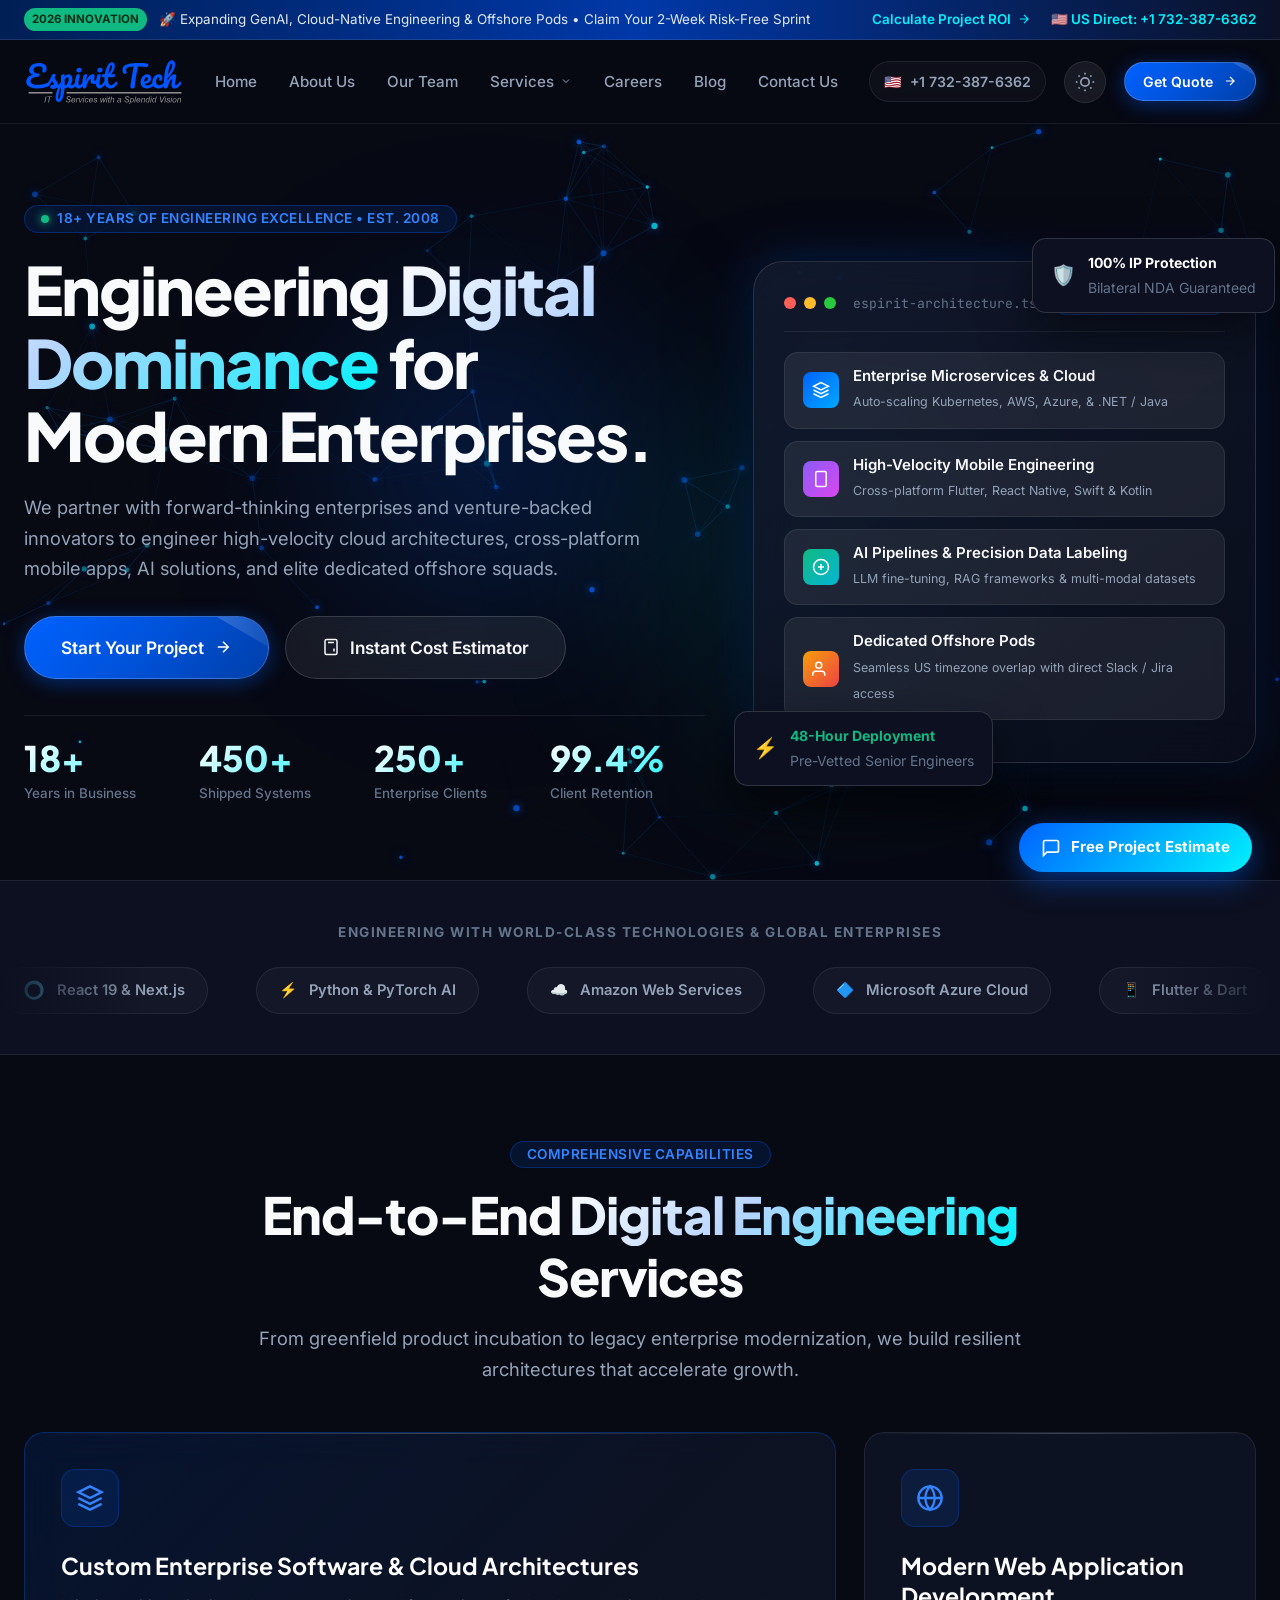
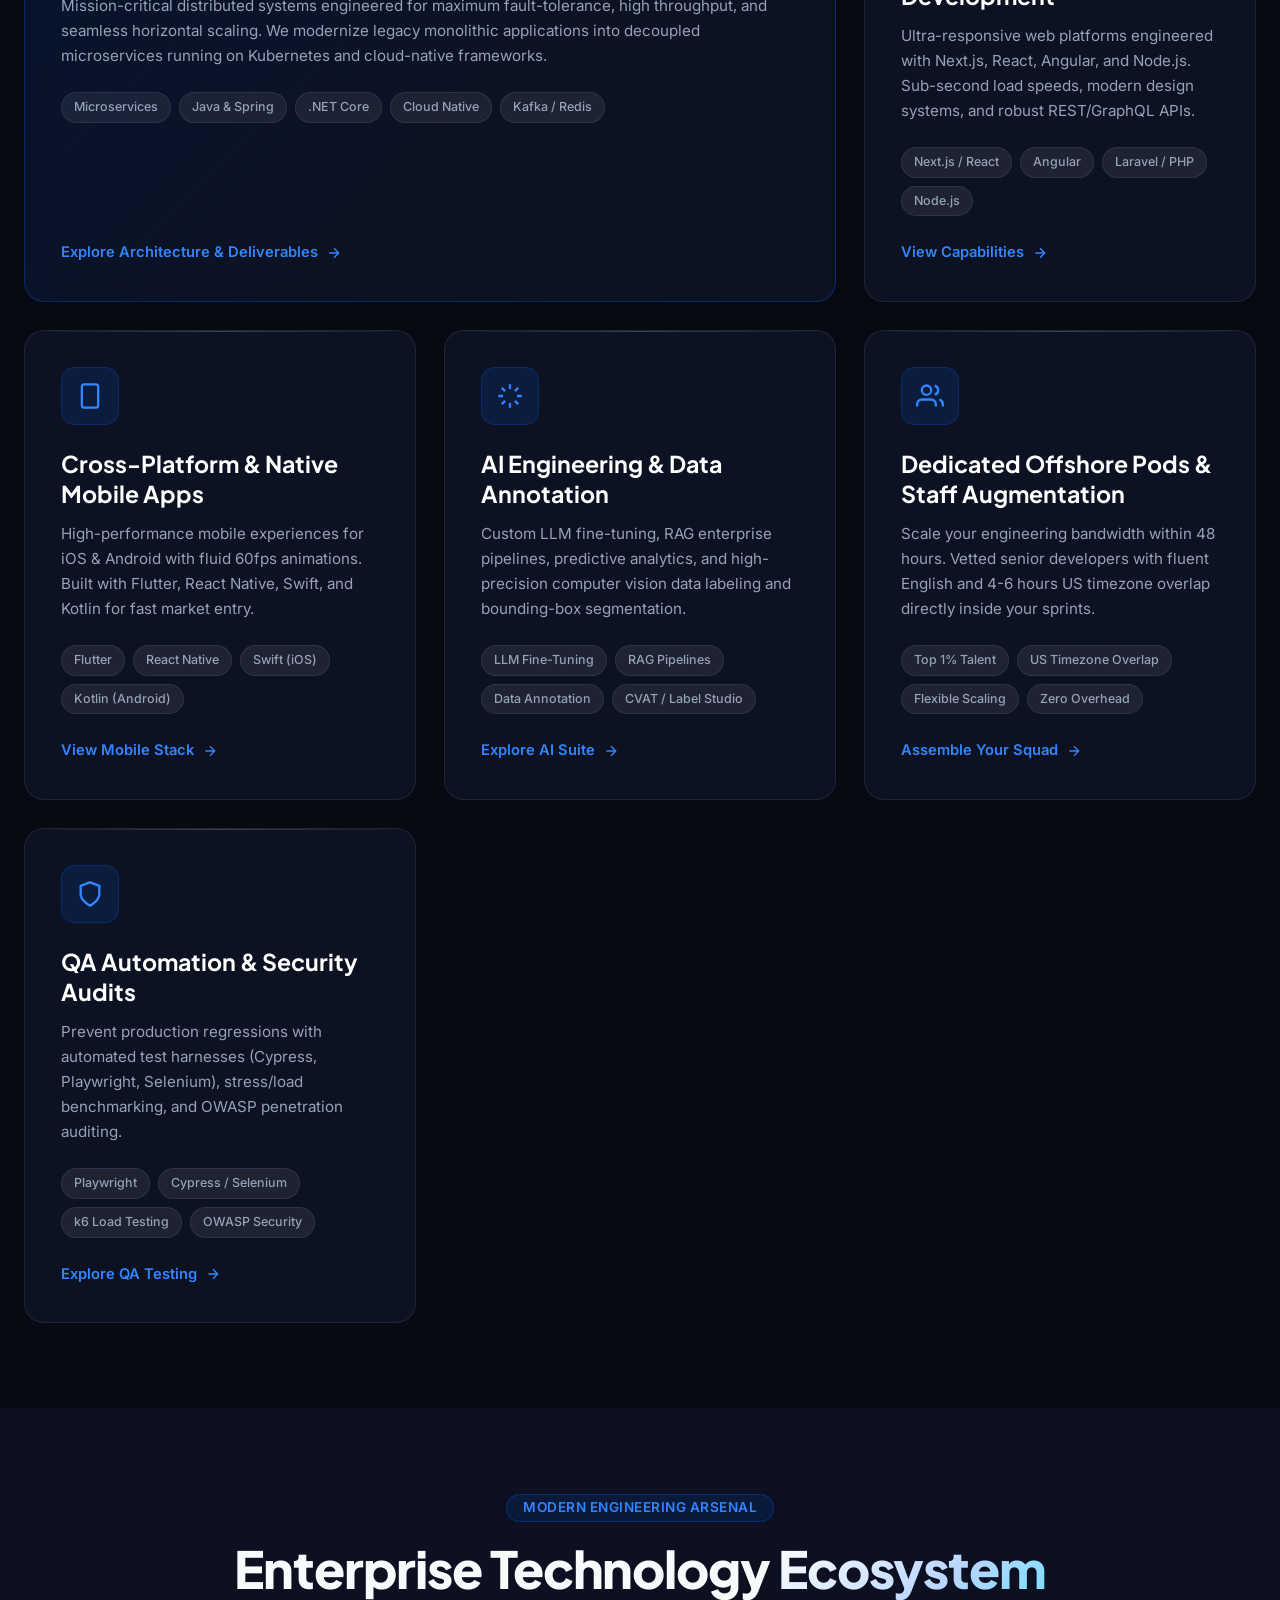
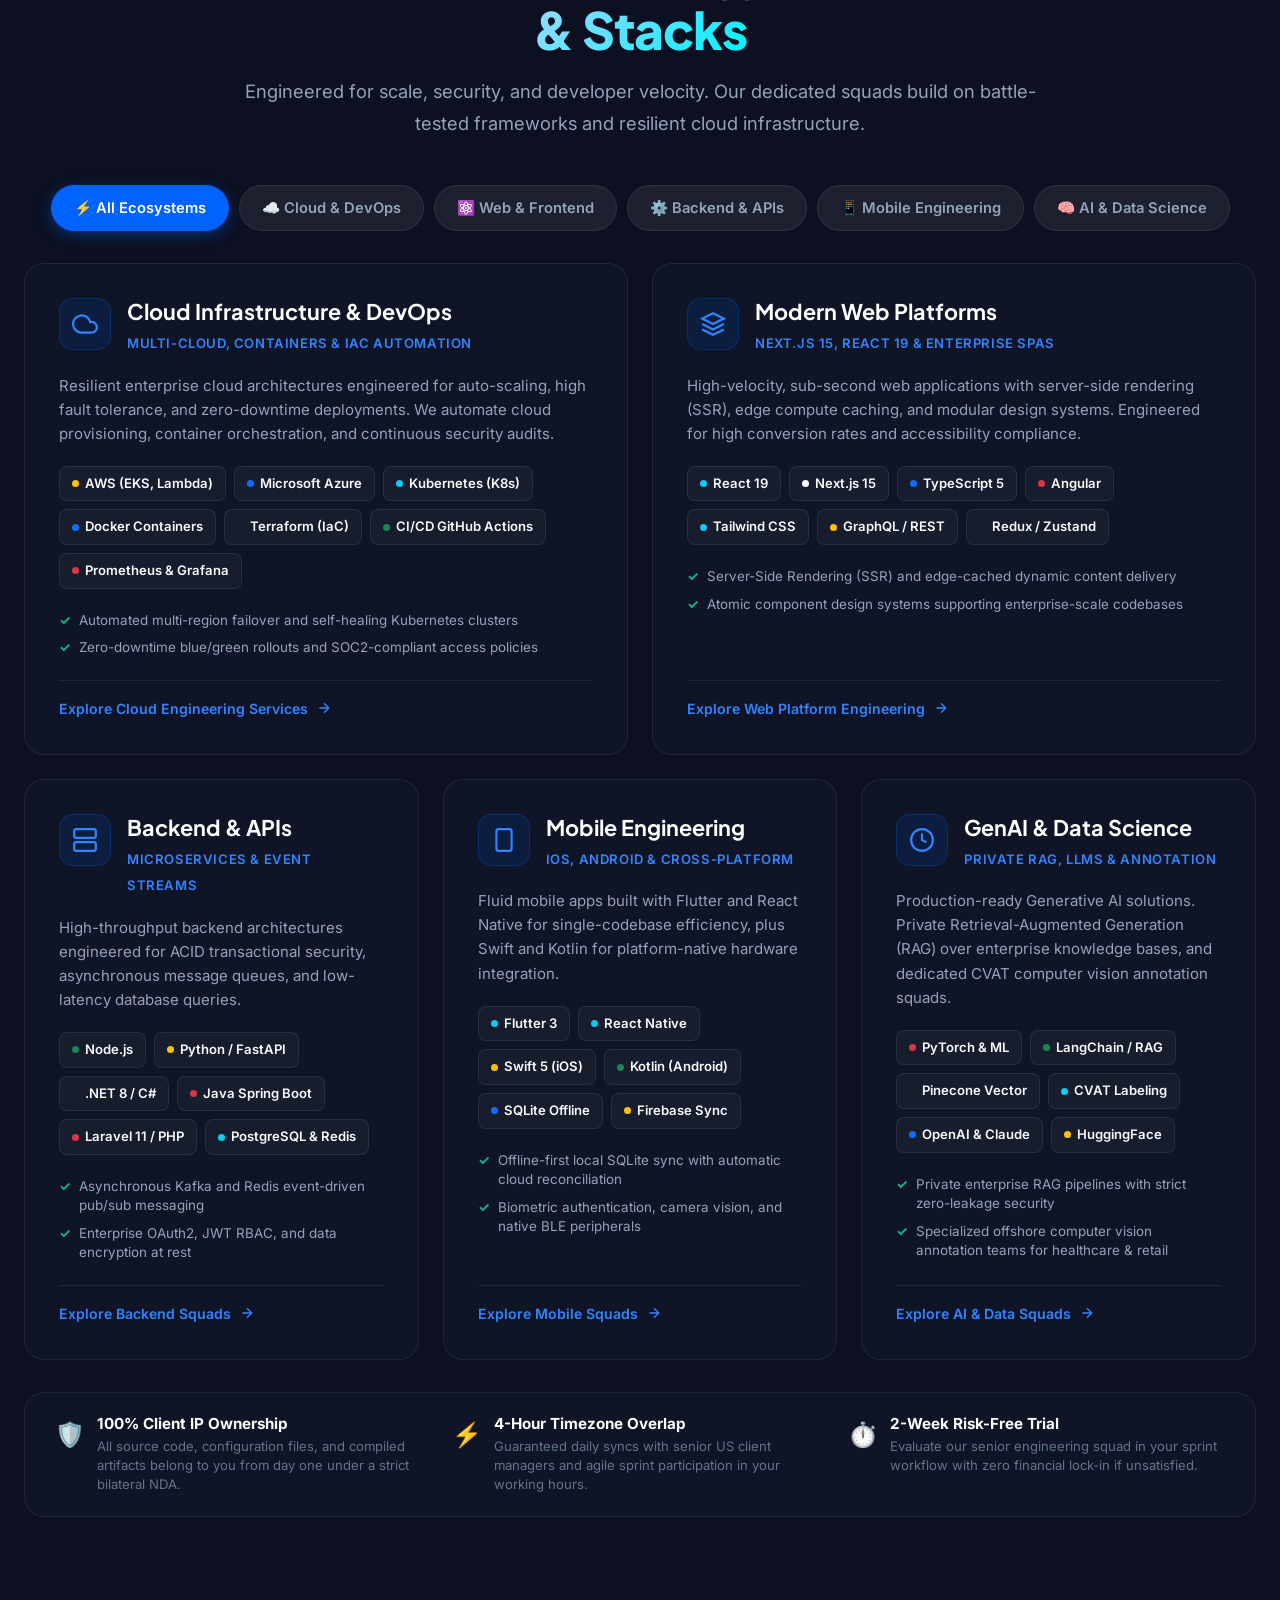
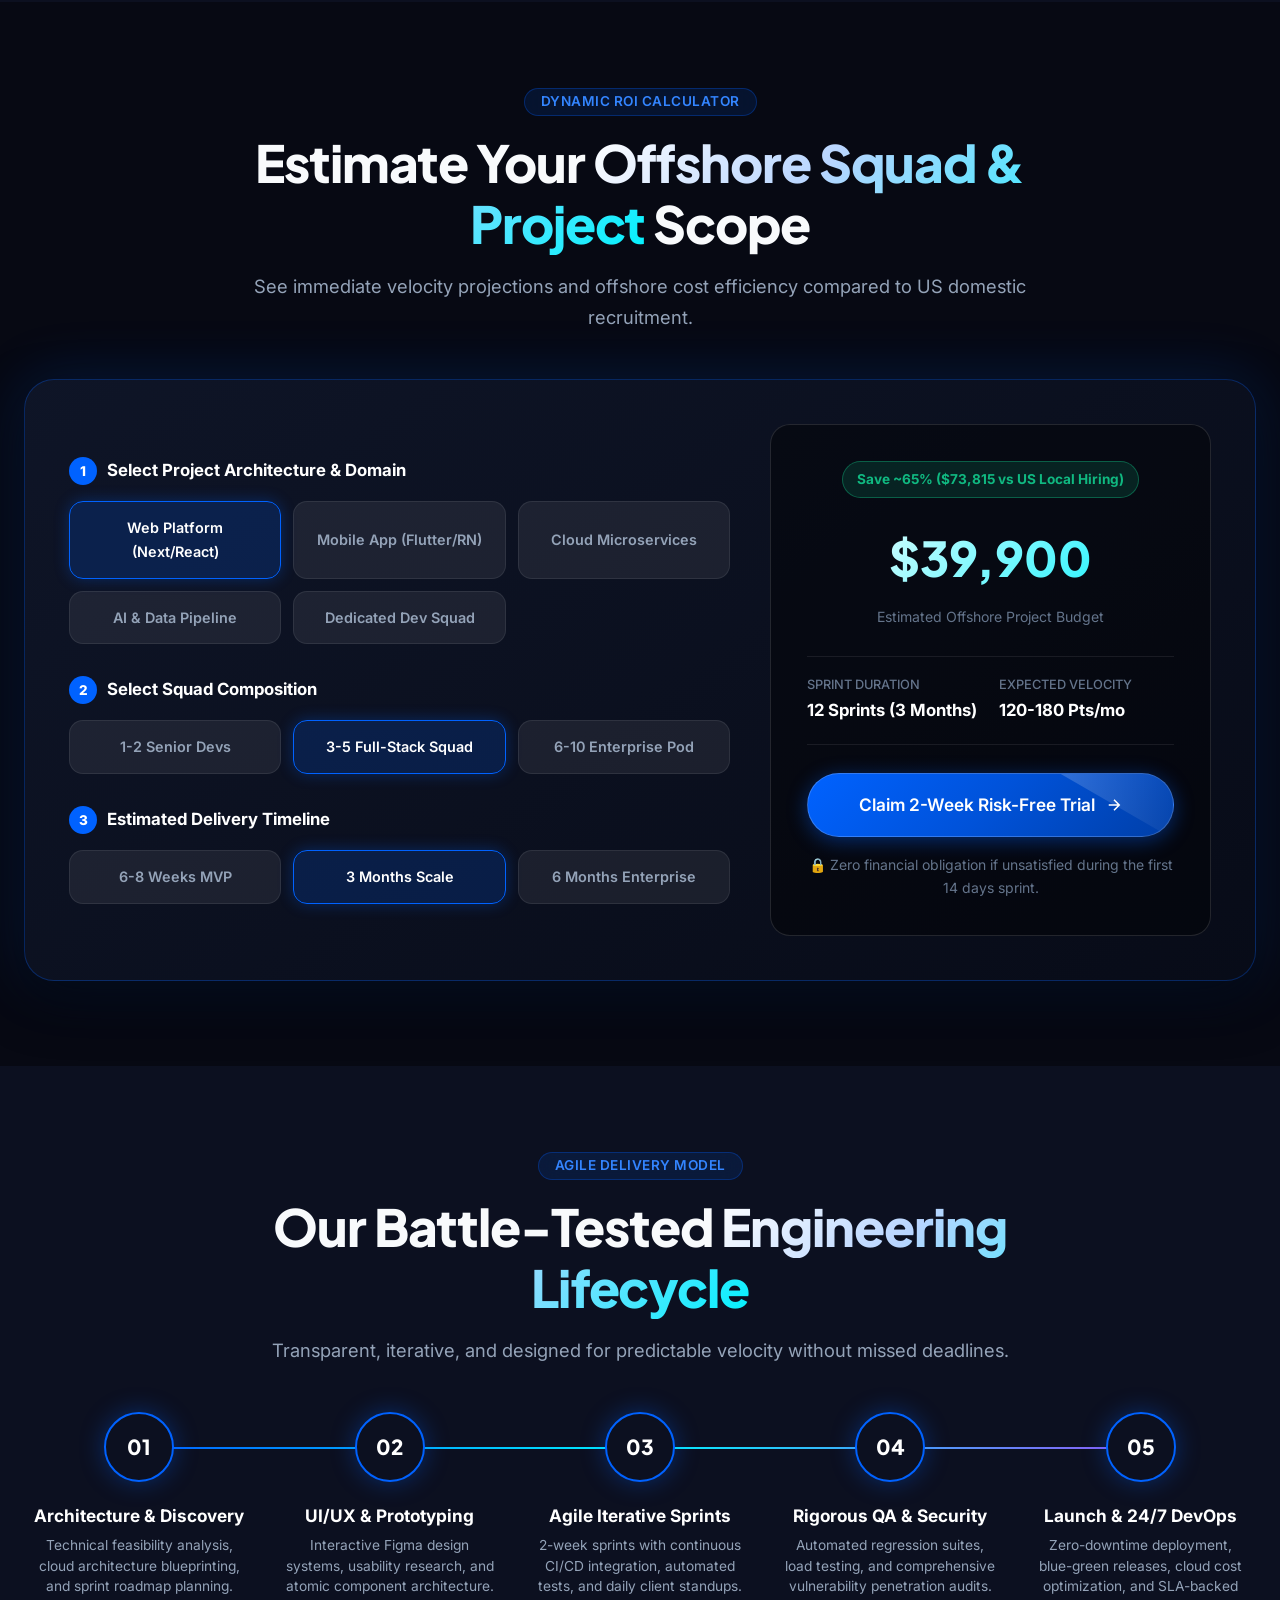
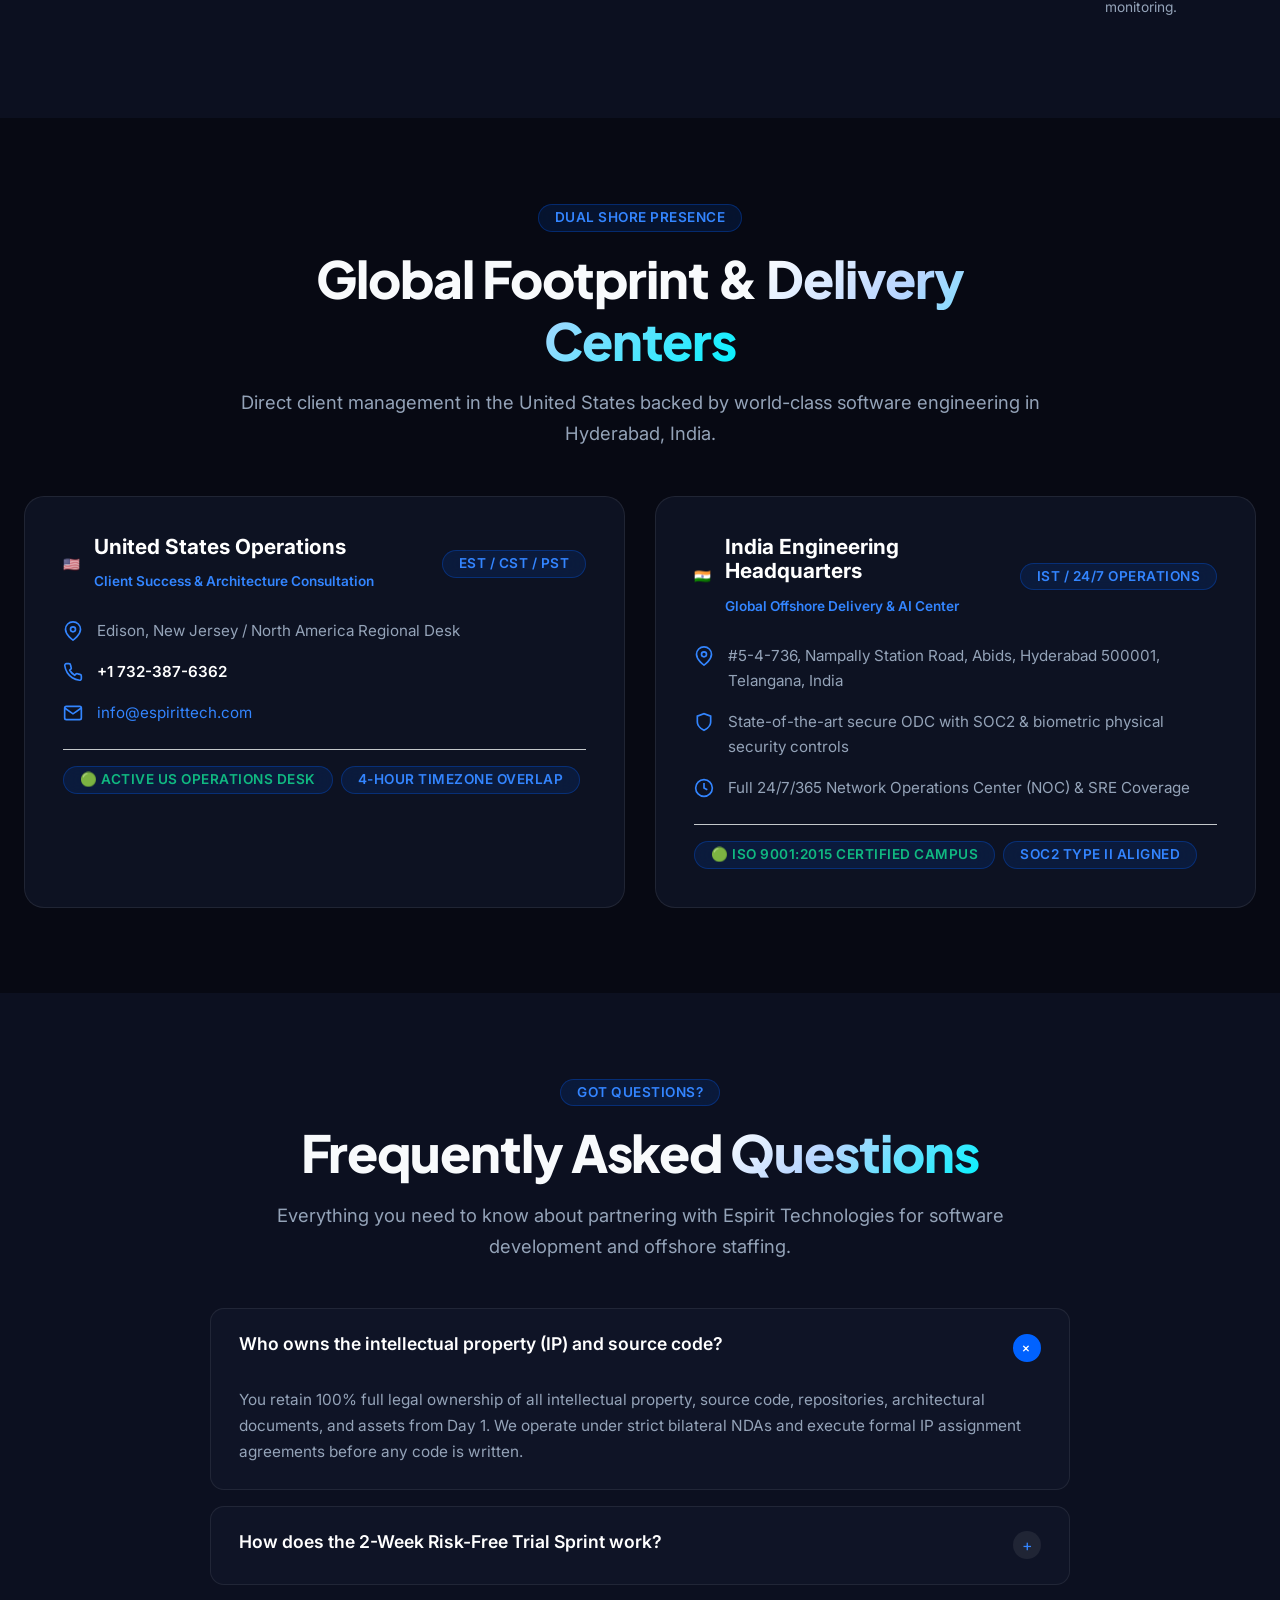
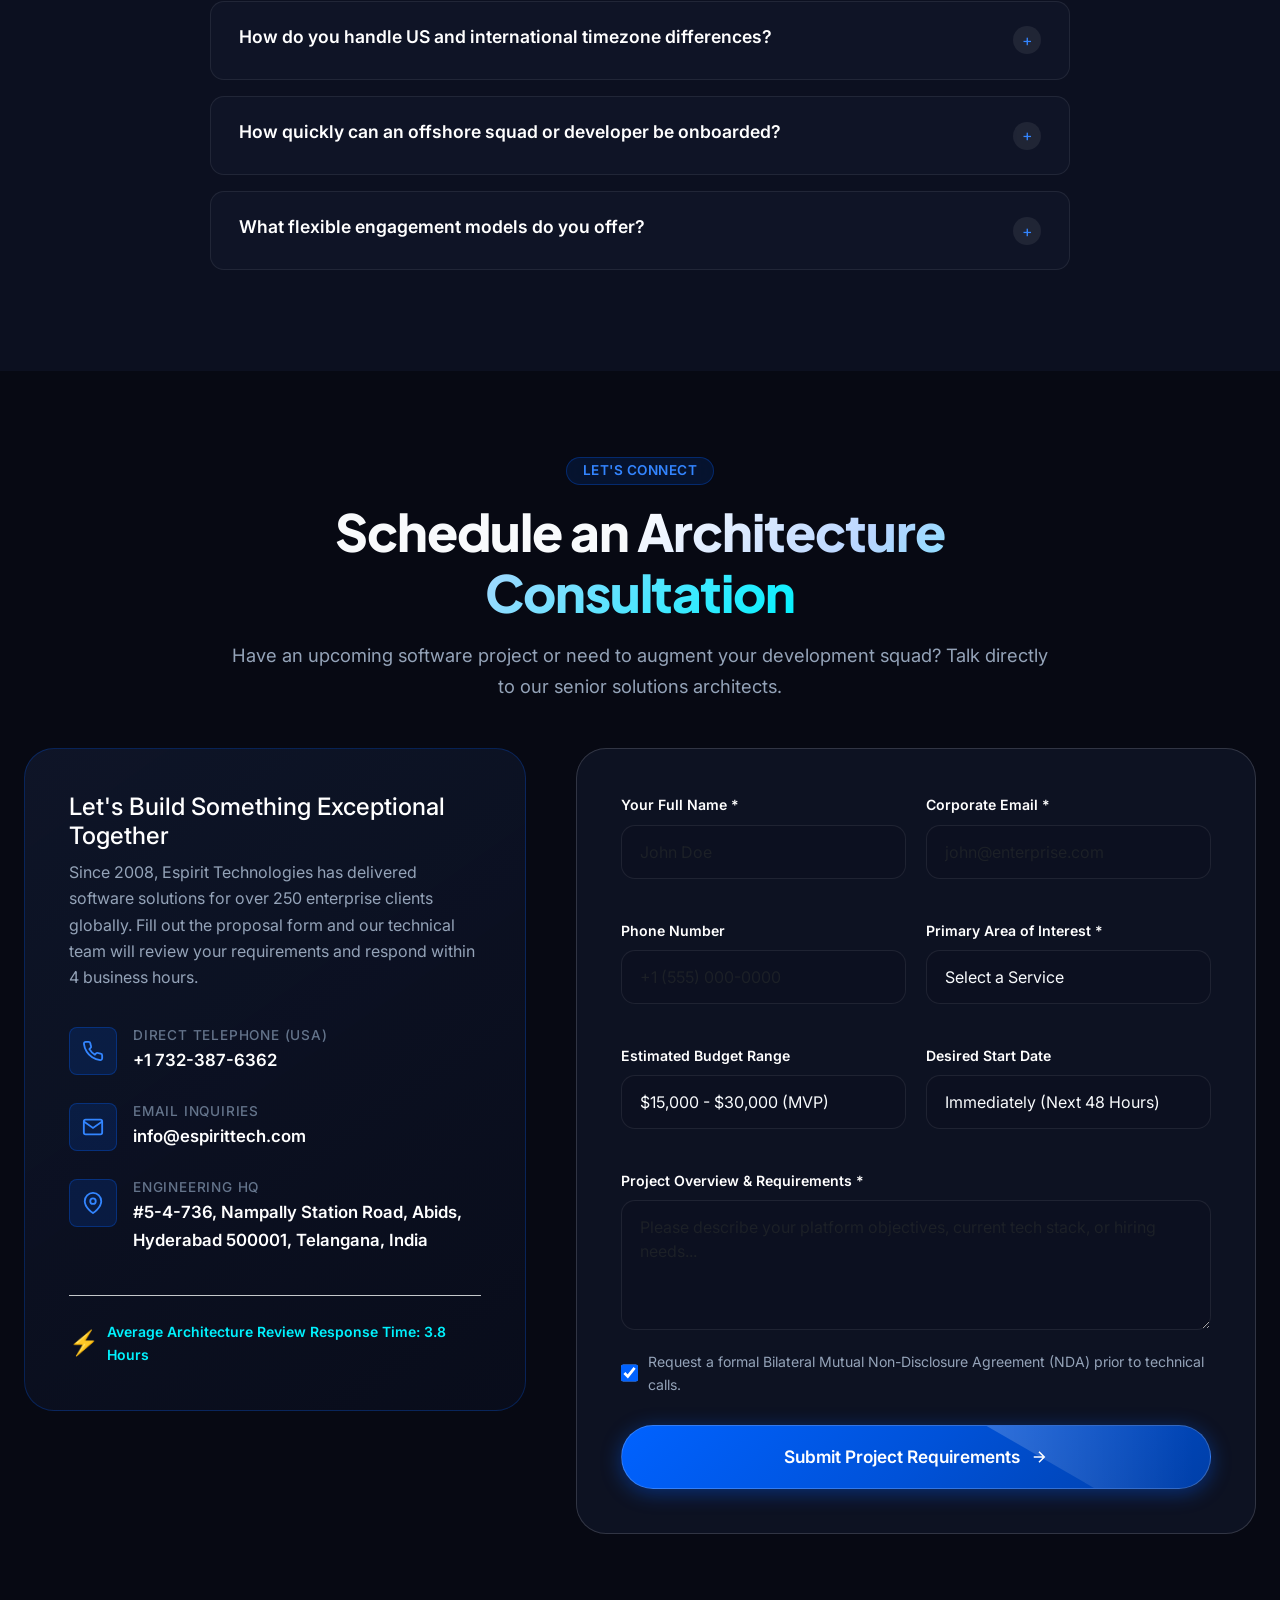
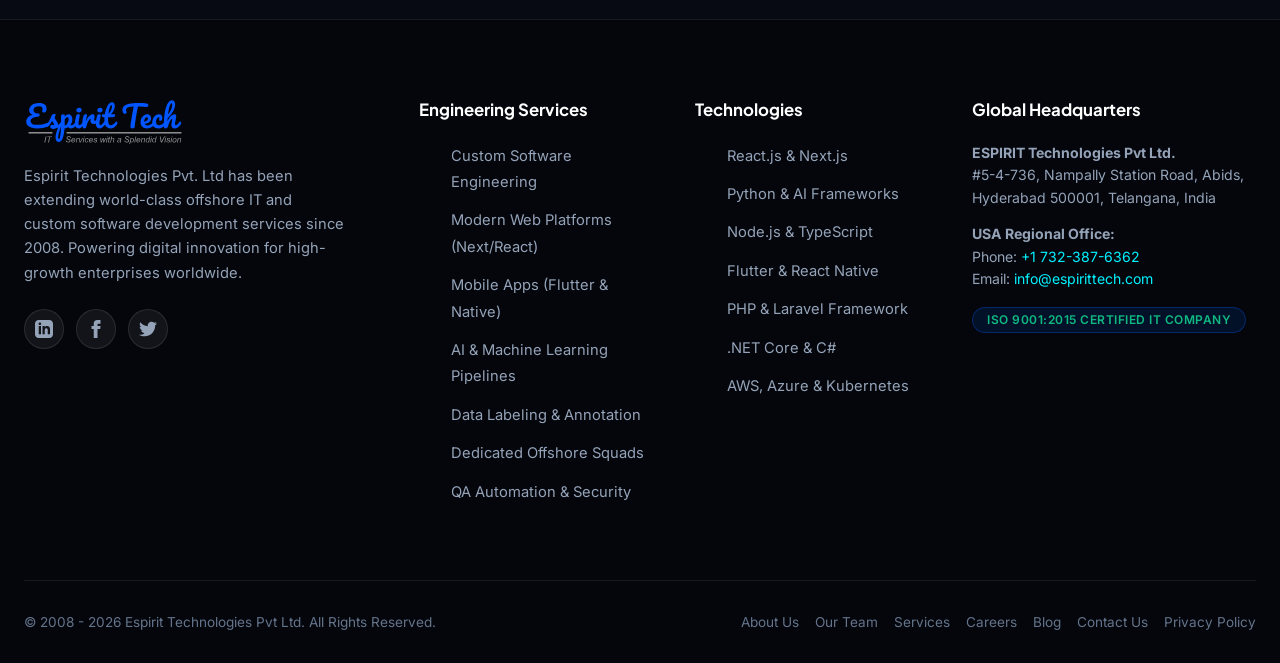
==== commit b3fbf17e: "feat: add modern enterprise design system CSS, JavaScript runtime, and homepage markup" ====
--- a/index.html
+++ b/index.html
@@ -5,8 +5,10 @@
   <meta charset="UTF-8">
   <meta name="viewport" content="width=device-width, initial-scale=1.0">
   <title>Espirit Technologies | Software Engineering & Offshore IT Solutions</title>
-  <meta name="description" content="Espirit Technologies is a leading software development company since 2008. We build custom web apps, mobile solutions, AI & dedicated offshore engineering squads.">
-  <meta name="keywords" content="software development company, offshore software engineering, IT staffing services, AI data labeling, cloud solutions, mobile app development, React, Python, Node, Flutter, Hyderabad, USA">
+  <meta name="description"
+    content="Espirit Technologies is a leading software development company since 2008. We build custom web apps, mobile solutions, AI & dedicated offshore engineering squads.">
+  <meta name="keywords"
+    content="software development company, offshore software engineering, IT staffing services, AI data labeling, cloud solutions, mobile app development, React, Python, Node, Flutter, Hyderabad, USA">
   <meta name="robots" content="index, follow, max-snippet:-1, max-image-preview:large, max-video-preview:-1">
   <link rel="canonical" href="https://espirittech.com/">
 
@@ -15,7 +17,8 @@
   <meta property="og:site_name" content="Espirit Technologies">
   <meta property="og:url" content="https://espirittech.com/">
   <meta property="og:title" content="Espirit Technologies | Software Engineering & Offshore IT Solutions">
-  <meta property="og:description" content="Espirit Technologies is a leading software development company since 2008. We build custom web apps, mobile solutions, AI & dedicated offshore engineering squads.">
+  <meta property="og:description"
+    content="Espirit Technologies is a leading software development company since 2008. We build custom web apps, mobile solutions, AI & dedicated offshore engineering squads.">
   <meta property="og:image" content="https://espirittech.com/espirit-logo.svg">
   <meta property="og:locale" content="en_US">
 
@@ -24,7 +27,8 @@
   <meta name="twitter:site" content="@espirittech">
   <meta name="twitter:url" content="https://espirittech.com/">
   <meta name="twitter:title" content="Espirit Technologies | Software Engineering & Offshore IT Solutions">
-  <meta name="twitter:description" content="Espirit Technologies is a leading software development company since 2008. We build custom web apps, mobile solutions, AI & dedicated offshore engineering squads.">
+  <meta name="twitter:description"
+    content="Espirit Technologies is a leading software development company since 2008. We build custom web apps, mobile solutions, AI & dedicated offshore engineering squads.">
   <meta name="twitter:image" content="https://espirittech.com/espirit-logo.svg">
 
   <!-- Schema.org Structured Data (JSON-LD) -->
@@ -781,164 +785,320 @@
   </section>
 
   <!-- ==========================================================================
-       INTERACTIVE TECH STACK MATRIX
+       ENTERPRISE TECHNOLOGY ECOSYSTEM & ARCHITECTURAL SUITES
        ========================================================================== -->
   <section class="section section-surface" id="technologies">
     <div class="container">
       <div class="section-header reveal">
         <span class="badge">Modern Engineering Arsenal</span>
-        <h2>Battle-Tested <span class="text-gradient">Technology Matrix</span></h2>
+        <h2>Enterprise Technology <span class="text-gradient">Ecosystem & Stacks</span></h2>
         <p class="section-subtitle">
-          Our engineering squads leverage best-in-class frameworks and cloud infrastructure to ensure long-term
-          maintainability.
+          Engineered for scale, security, and developer velocity. Our dedicated squads build on battle-tested frameworks
+          and resilient cloud infrastructure.
         </p>
       </div>
 
       <!-- Filter Tabs -->
       <div class="tech-filter-nav reveal">
-        <button class="tech-filter-btn active" data-filter="all">All Tech (24+)</button>
-        <button class="tech-filter-btn" data-filter="frontend">Frontend & Web</button>
-        <button class="tech-filter-btn" data-filter="backend">Backend & APIs</button>
-        <button class="tech-filter-btn" data-filter="mobile">Mobile Apps</button>
-        <button class="tech-filter-btn" data-filter="cloud">Cloud & DevOps</button>
-        <button class="tech-filter-btn" data-filter="ai">AI & Data</button>
-        <button class="tech-filter-btn" data-filter="cms">Enterprise & CMS</button>
-      </div>
-
-      <!-- Tech Grid -->
-      <div class="tech-grid reveal">
-        <!-- Frontend -->
-        <div class="tech-item" data-category="frontend">
-          <div class="tech-item-icon"><span class="text-react">⚛️</span></div>
-          <div class="tech-item-name">React 19</div>
-          <div class="tech-item-category">Frontend</div>
-        </div>
-        <div class="tech-item" data-category="frontend">
-          <div class="tech-item-icon"><span class="text-highlight">▲</span></div>
-          <div class="tech-item-name">Next.js 15</div>
-          <div class="tech-item-category">Full Stack</div>
-        </div>
-        <div class="tech-item" data-category="frontend">
-          <div class="tech-item-icon"><span class="text-angular">🅰️</span></div>
-          <div class="tech-item-name">Angular</div>
-          <div class="tech-item-category">Frontend</div>
-        </div>
-        <div class="tech-item" data-category="frontend">
-          <div class="tech-item-icon"><span class="text-sky">🌊</span></div>
-          <div class="tech-item-name">Tailwind CSS</div>
-          <div class="tech-item-category">Styling</div>
-        </div>
-
-        <!-- Backend -->
-        <div class="tech-item" data-category="backend">
-          <div class="tech-item-icon"><span class="text-node">🟢</span></div>
-          <div class="tech-item-name">Node.js</div>
-          <div class="tech-item-category">Runtime</div>
-        </div>
-        <div class="tech-item" data-category="backend ai">
-          <div class="tech-item-icon"><span class="text-python">🐍</span></div>
-          <div class="tech-item-name">Python / FastAPI</div>
-          <div class="tech-item-category">Backend / AI</div>
-        </div>
-        <div class="tech-item" data-category="backend">
-          <div class="tech-item-icon"><span class="text-laravel">🔺</span></div>
-          <div class="tech-item-name">Laravel 11</div>
-          <div class="tech-item-category">PHP Framework</div>
-        </div>
-        <div class="tech-item" data-category="backend">
-          <div class="tech-item-icon"><span class="text-php">🐘</span></div>
-          <div class="tech-item-name">PHP 8.3+</div>
-          <div class="tech-item-category">Language</div>
-        </div>
-        <div class="tech-item" data-category="backend">
-          <div class="tech-item-icon"><span class="text-dotnet">🟣</span></div>
-          <div class="tech-item-name">.NET 8 / C#</div>
-          <div class="tech-item-category">Enterprise</div>
-        </div>
-        <div class="tech-item" data-category="backend">
-          <div class="tech-item-icon"><span class="text-java">☕</span></div>
-          <div class="tech-item-name">Java / Spring</div>
-          <div class="tech-item-category">Enterprise</div>
-        </div>
-
-        <!-- Mobile -->
-        <div class="tech-item" data-category="mobile">
-          <div class="tech-item-icon"><span class="text-flutter">💙</span></div>
-          <div class="tech-item-name">Flutter</div>
-          <div class="tech-item-category">Cross-Platform</div>
-        </div>
-        <div class="tech-item" data-category="mobile">
-          <div class="tech-item-icon"><span class="text-react">📱</span></div>
-          <div class="tech-item-name">React Native</div>
-          <div class="tech-item-category">Cross-Platform</div>
-        </div>
-        <div class="tech-item" data-category="mobile">
-          <div class="tech-item-icon"><span class="text-swift">🍎</span></div>
-          <div class="tech-item-name">Swift (iOS)</div>
-          <div class="tech-item-category">Native iOS</div>
-        </div>
-        <div class="tech-item" data-category="mobile">
-          <div class="tech-item-icon"><span class="text-android">🤖</span></div>
-          <div class="tech-item-name">Kotlin</div>
-          <div class="tech-item-category">Native Android</div>
-        </div>
-
-        <!-- Cloud & DevOps -->
-        <div class="tech-item" data-category="cloud">
-          <div class="tech-item-icon"><span class="text-aws">☁️</span></div>
-          <div class="tech-item-name">AWS Cloud</div>
-          <div class="tech-item-category">Cloud Provider</div>
-        </div>
-        <div class="tech-item" data-category="cloud">
-          <div class="tech-item-icon"><span class="text-azure">🔷</span></div>
-          <div class="tech-item-name">Microsoft Azure</div>
-          <div class="tech-item-category">Cloud Provider</div>
-        </div>
-        <div class="tech-item" data-category="cloud">
-          <div class="tech-item-icon"><span class="text-docker">🐳</span></div>
-          <div class="tech-item-name">Docker & K8s</div>
-          <div class="tech-item-category">Containers</div>
-        </div>
-        <div class="tech-item" data-category="cloud">
-          <div class="tech-item-icon"><span class="text-terraform">🏗️</span></div>
-          <div class="tech-item-name">Terraform</div>
-          <div class="tech-item-category">DevOps & IaC</div>
-        </div>
-
-        <!-- AI & Data -->
-        <div class="tech-item" data-category="ai">
-          <div class="tech-item-icon"><span class="text-pytorch">🔥</span></div>
-          <div class="tech-item-name">PyTorch & ML</div>
-          <div class="tech-item-category">AI / Deep Learning</div>
-        </div>
-        <div class="tech-item" data-category="ai">
-          <div class="tech-item-icon"><span class="text-emerald">🦜</span></div>
-          <div class="tech-item-name">LangChain / RAG</div>
-          <div class="tech-item-category">GenAI & LLMs</div>
-        </div>
-        <div class="tech-item" data-category="ai">
-          <div class="tech-item-icon"><span class="text-cyan">🏷️</span></div>
-          <div class="tech-item-name">CVAT Labeling</div>
-          <div class="tech-item-category">Data Annotation</div>
-        </div>
-
-        <!-- Enterprise & CMS -->
-        <div class="tech-item" data-category="cms">
-          <div class="tech-item-icon"><span class="text-wordpress">📝</span></div>
-          <div class="tech-item-name">WordPress Pro</div>
-          <div class="tech-item-category">Enterprise CMS</div>
-        </div>
-        <div class="tech-item" data-category="cms">
-          <div class="tech-item-icon"><span class="text-drupal">💧</span></div>
-          <div class="tech-item-name">Drupal Headless</div>
-          <div class="tech-item-category">Enterprise CMS</div>
-        </div>
-        <div class="tech-item" data-category="cms">
-          <div class="tech-item-icon"><span class="text-hubspot">📑</span></div>
-          <div class="tech-item-name">SharePoint</div>
-          <div class="tech-item-category">Intranet & Docs</div>
-        </div>
-      </div>
+        <button class="tech-filter-btn active" data-filter="all">⚡ All Ecosystems</button>
+        <button class="tech-filter-btn" data-filter="cloud">☁️ Cloud & DevOps</button>
+        <button class="tech-filter-btn" data-filter="web">⚛️ Web & Frontend</button>
+        <button class="tech-filter-btn" data-filter="backend">⚙️ Backend & APIs</button>
+        <button class="tech-filter-btn" data-filter="mobile">📱 Mobile Engineering</button>
+        <button class="tech-filter-btn" data-filter="ai">🧠 AI & Data Science</button>
+      </div>
+
+      <!-- Bento Suites Grid: 2 Wide Suites on Top + 3 Mid Suites on Bottom -->
+      <div class="tech-suites-grid reveal">
+
+        <!-- Suite 1: Cloud-Native Infrastructure & DevOps -->
+        <div class="tech-suite-card suite-wide" data-category="cloud">
+          <div>
+            <div class="tech-suite-header">
+              <div class="tech-suite-icon-wrap">
+                <svg width="26" height="26" fill="none" stroke="currentColor" stroke-width="2" viewBox="0 0 24 24">
+                  <path d="M18 10h-1.26A8 8 0 1 0 9 20h9a5 5 0 0 0 0-10z" />
+                </svg>
+              </div>
+              <div class="tech-suite-heading">
+                <h3>Cloud Infrastructure & DevOps</h3>
+                <span>Multi-Cloud, Containers & IaC Automation</span>
+              </div>
+            </div>
+
+            <p class="tech-suite-desc">
+              Resilient enterprise cloud architectures engineered for auto-scaling, high fault tolerance, and
+              zero-downtime
+              deployments. We automate cloud provisioning, container orchestration, and continuous security audits.
+            </p>
+
+            <div class="tech-chips-cloud">
+              <span class="tech-chip"><span class="tech-chip-dot bg-warning"></span>AWS (EKS, Lambda)</span>
+              <span class="tech-chip"><span class="tech-chip-dot bg-primary"></span>Microsoft Azure</span>
+              <span class="tech-chip"><span class="tech-chip-dot bg-info"></span>Kubernetes (K8s)</span>
+              <span class="tech-chip"><span class="tech-chip-dot bg-primary"></span>Docker Containers</span>
+              <span class="tech-chip"><span class="tech-chip-dot bg-purple"></span>Terraform (IaC)</span>
+              <span class="tech-chip"><span class="tech-chip-dot bg-success"></span>CI/CD GitHub Actions</span>
+              <span class="tech-chip"><span class="tech-chip-dot bg-danger"></span>Prometheus & Grafana</span>
+            </div>
+
+            <ul class="tech-suite-bullets">
+              <li>
+                <span class="tech-bullet-check">✓</span>
+                <span>Automated multi-region failover and self-healing Kubernetes clusters</span>
+              </li>
+              <li>
+                <span class="tech-bullet-check">✓</span>
+                <span>Zero-downtime blue/green rollouts and SOC2-compliant access policies</span>
+              </li>
+            </ul>
+          </div>
+
+          <a href="services.html#custom-software" class="tech-suite-action">
+            <span>Explore Cloud Engineering Services</span>
+            <svg width="16" height="16" fill="none" stroke="currentColor" stroke-width="2" viewBox="0 0 24 24">
+              <path d="M5 12h14M12 5l7 7-7 7" />
+            </svg>
+          </a>
+        </div>
+
+        <!-- Suite 2: Modern Web Platforms & Frontends -->
+        <div class="tech-suite-card suite-wide" data-category="web">
+          <div>
+            <div class="tech-suite-header">
+              <div class="tech-suite-icon-wrap">
+                <svg width="26" height="26" fill="none" stroke="currentColor" stroke-width="2" viewBox="0 0 24 24">
+                  <polygon points="12 2 2 7 12 12 22 7 12 2" />
+                  <polyline points="2 17 12 22 22 17" />
+                  <polyline points="2 12 12 17 22 12" />
+                </svg>
+              </div>
+              <div class="tech-suite-heading">
+                <h3>Modern Web Platforms</h3>
+                <span>Next.js 15, React 19 & Enterprise SPAs</span>
+              </div>
+            </div>
+
+            <p class="tech-suite-desc">
+              High-velocity, sub-second web applications with server-side rendering (SSR), edge compute caching, and
+              modular design systems. Engineered for high conversion rates and accessibility compliance.
+            </p>
+
+            <div class="tech-chips-cloud">
+              <span class="tech-chip"><span class="tech-chip-dot bg-info"></span>React 19</span>
+              <span class="tech-chip"><span class="tech-chip-dot bg-light"></span>Next.js 15</span>
+              <span class="tech-chip"><span class="tech-chip-dot bg-primary"></span>TypeScript 5</span>
+              <span class="tech-chip"><span class="tech-chip-dot bg-danger"></span>Angular</span>
+              <span class="tech-chip"><span class="tech-chip-dot bg-info"></span>Tailwind CSS</span>
+              <span class="tech-chip"><span class="tech-chip-dot bg-warning"></span>GraphQL / REST</span>
+              <span class="tech-chip"><span class="tech-chip-dot bg-purple"></span>Redux / Zustand</span>
+            </div>
+
+            <ul class="tech-suite-bullets">
+              <li>
+                <span class="tech-bullet-check">✓</span>
+                <span>Server-Side Rendering (SSR) and edge-cached dynamic content delivery</span>
+              </li>
+              <li>
+                <span class="tech-bullet-check">✓</span>
+                <span>Atomic component design systems supporting enterprise-scale codebases</span>
+              </li>
+            </ul>
+          </div>
+
+          <a href="services.html#web-apps" class="tech-suite-action">
+            <span>Explore Web Platform Engineering</span>
+            <svg width="16" height="16" fill="none" stroke="currentColor" stroke-width="2" viewBox="0 0 24 24">
+              <path d="M5 12h14M12 5l7 7-7 7" />
+            </svg>
+          </a>
+        </div>
+
+        <!-- Suite 3: Distributed Backends & Microservices -->
+        <div class="tech-suite-card suite-mid" data-category="backend">
+          <div>
+            <div class="tech-suite-header">
+              <div class="tech-suite-icon-wrap">
+                <svg width="26" height="26" fill="none" stroke="currentColor" stroke-width="2" viewBox="0 0 24 24">
+                  <rect x="2" y="2" width="20" height="8" rx="2" ry="2" />
+                  <rect x="2" y="14" width="20" height="8" rx="2" ry="2" />
+                  <line x1="6" y1="6" x2="6.01" y2="6" />
+                  <line x1="6" y1="18" x2="6.01" y2="18" />
+                </svg>
+              </div>
+              <div class="tech-suite-heading">
+                <h3>Backend & APIs</h3>
+                <span>Microservices & Event Streams</span>
+              </div>
+            </div>
+
+            <p class="tech-suite-desc">
+              High-throughput backend architectures engineered for ACID transactional security, asynchronous message
+              queues,
+              and low-latency database queries.
+            </p>
+
+            <div class="tech-chips-cloud">
+              <span class="tech-chip"><span class="tech-chip-dot bg-success"></span>Node.js</span>
+              <span class="tech-chip"><span class="tech-chip-dot bg-warning"></span>Python / FastAPI</span>
+              <span class="tech-chip"><span class="tech-chip-dot bg-purple"></span>.NET 8 / C#</span>
+              <span class="tech-chip"><span class="tech-chip-dot bg-danger"></span>Java Spring Boot</span>
+              <span class="tech-chip"><span class="tech-chip-dot bg-danger"></span>Laravel 11 / PHP</span>
+              <span class="tech-chip"><span class="tech-chip-dot bg-info"></span>PostgreSQL & Redis</span>
+            </div>
+
+            <ul class="tech-suite-bullets">
+              <li>
+                <span class="tech-bullet-check">✓</span>
+                <span>Asynchronous Kafka and Redis event-driven pub/sub messaging</span>
+              </li>
+              <li>
+                <span class="tech-bullet-check">✓</span>
+                <span>Enterprise OAuth2, JWT RBAC, and data encryption at rest</span>
+              </li>
+            </ul>
+          </div>
+
+          <a href="services.html#custom-software" class="tech-suite-action">
+            <span>Explore Backend Squads</span>
+            <svg width="16" height="16" fill="none" stroke="currentColor" stroke-width="2" viewBox="0 0 24 24">
+              <path d="M5 12h14M12 5l7 7-7 7" />
+            </svg>
+          </a>
+        </div>
+
+        <!-- Suite 4: Cross-Platform & Native Mobile Engineering -->
+        <div class="tech-suite-card suite-mid" data-category="mobile">
+          <div>
+            <div class="tech-suite-header">
+              <div class="tech-suite-icon-wrap">
+                <svg width="26" height="26" fill="none" stroke="currentColor" stroke-width="2" viewBox="0 0 24 24">
+                  <rect x="5" y="2" width="14" height="20" rx="2" ry="2" />
+                  <line x1="12" y1="18" x2="12.01" y2="18" />
+                </svg>
+              </div>
+              <div class="tech-suite-heading">
+                <h3>Mobile Engineering</h3>
+                <span>iOS, Android & Cross-Platform</span>
+              </div>
+            </div>
+
+            <p class="tech-suite-desc">
+              Fluid mobile apps built with Flutter and React Native for single-codebase efficiency, plus Swift and
+              Kotlin
+              for platform-native hardware integration.
+            </p>
+
+            <div class="tech-chips-cloud">
+              <span class="tech-chip"><span class="tech-chip-dot bg-info"></span>Flutter 3</span>
+              <span class="tech-chip"><span class="tech-chip-dot bg-info"></span>React Native</span>
+              <span class="tech-chip"><span class="tech-chip-dot bg-warning"></span>Swift 5 (iOS)</span>
+              <span class="tech-chip"><span class="tech-chip-dot bg-success"></span>Kotlin (Android)</span>
+              <span class="tech-chip"><span class="tech-chip-dot bg-primary"></span>SQLite Offline</span>
+              <span class="tech-chip"><span class="tech-chip-dot bg-warning"></span>Firebase Sync</span>
+            </div>
+
+            <ul class="tech-suite-bullets">
+              <li>
+                <span class="tech-bullet-check">✓</span>
+                <span>Offline-first local SQLite sync with automatic cloud reconciliation</span>
+              </li>
+              <li>
+                <span class="tech-bullet-check">✓</span>
+                <span>Biometric authentication, camera vision, and native BLE peripherals</span>
+              </li>
+            </ul>
+          </div>
+
+          <a href="services.html#mobile-apps" class="tech-suite-action">
+            <span>Explore Mobile Squads</span>
+            <svg width="16" height="16" fill="none" stroke="currentColor" stroke-width="2" viewBox="0 0 24 24">
+              <path d="M5 12h14M12 5l7 7-7 7" />
+            </svg>
+          </a>
+        </div>
+
+        <!-- Suite 5: Generative AI, LLMs & Precision Annotation -->
+        <div class="tech-suite-card suite-mid" data-category="ai">
+          <div>
+            <div class="tech-suite-header">
+              <div class="tech-suite-icon-wrap">
+                <svg width="26" height="26" fill="none" stroke="currentColor" stroke-width="2" viewBox="0 0 24 24">
+                  <path d="M12 2a10 10 0 0 1 10 10c0 5.523-4.477 10-10 10S2 17.523 2 12 6.477 2 12 2z" />
+                  <path d="M12 6v6l4 2" />
+                </svg>
+              </div>
+              <div class="tech-suite-heading">
+                <h3>GenAI & Data Science</h3>
+                <span>Private RAG, LLMs & Annotation</span>
+              </div>
+            </div>
+
+            <p class="tech-suite-desc">
+              Production-ready Generative AI solutions. Private Retrieval-Augmented Generation (RAG) over enterprise
+              knowledge
+              bases, and dedicated CVAT computer vision annotation squads.
+            </p>
+
+            <div class="tech-chips-cloud">
+              <span class="tech-chip"><span class="tech-chip-dot bg-danger"></span>PyTorch & ML</span>
+              <span class="tech-chip"><span class="tech-chip-dot bg-success"></span>LangChain / RAG</span>
+              <span class="tech-chip"><span class="tech-chip-dot bg-purple"></span>Pinecone Vector</span>
+              <span class="tech-chip"><span class="tech-chip-dot bg-info"></span>CVAT Labeling</span>
+              <span class="tech-chip"><span class="tech-chip-dot bg-primary"></span>OpenAI & Claude</span>
+              <span class="tech-chip"><span class="tech-chip-dot bg-warning"></span>HuggingFace</span>
+            </div>
+
+            <ul class="tech-suite-bullets">
+              <li>
+                <span class="tech-bullet-check">✓</span>
+                <span>Private enterprise RAG pipelines with strict zero-leakage security</span>
+              </li>
+              <li>
+                <span class="tech-bullet-check">✓</span>
+                <span>Specialized offshore computer vision annotation teams for healthcare & retail</span>
+              </li>
+            </ul>
+          </div>
+
+          <a href="services.html#ai-data" class="tech-suite-action">
+            <span>Explore AI & Data Squads</span>
+            <svg width="16" height="16" fill="none" stroke="currentColor" stroke-width="2" viewBox="0 0 24 24">
+              <path d="M5 12h14M12 5l7 7-7 7" />
+            </svg>
+          </a>
+        </div>
+
+      </div>
+
+      <!-- Bottom Tech Assurance Banner -->
+      <div class="tech-guarantee-bar reveal">
+        <div class="tech-guarantee-col">
+          <div class="tech-guarantee-icon">🛡️</div>
+          <div class="tech-guarantee-text">
+            <h5>100% Client IP Ownership</h5>
+            <p>All source code, configuration files, and compiled artifacts belong to you from day one under a strict
+              bilateral NDA.</p>
+          </div>
+        </div>
+        <div class="tech-guarantee-col">
+          <div class="tech-guarantee-icon">⚡</div>
+          <div class="tech-guarantee-text">
+            <h5>4-Hour Timezone Overlap</h5>
+            <p>Guaranteed daily syncs with senior US client managers and agile sprint participation in your working
+              hours.</p>
+          </div>
+        </div>
+        <div class="tech-guarantee-col">
+          <div class="tech-guarantee-icon">⏱️</div>
+          <div class="tech-guarantee-text">
+            <h5>2-Week Risk-Free Trial</h5>
+            <p>Evaluate our senior engineering squad in your sprint workflow with zero financial lock-in if unsatisfied.
+            </p>
+          </div>
+        </div>
+      </div>
+
     </div>
   </section>
 
@@ -1034,72 +1194,7 @@
     </div>
   </section>
 
-  <!-- ==========================================================================
-       WHY CHOOSE ESPIRIT (COMPETITIVE ADVANTAGE MATRIX)
-       ========================================================================== -->
-  <section class="section" id="why-us">
-    <div class="container">
-      <div class="section-header reveal">
-        <span class="badge">The Espirit Advantage</span>
-        <h2>Why High-Growth Companies <span class="text-gradient">Choose Espirit</span></h2>
-        <p class="section-subtitle">
-          Compare our engineering standards against traditional outsourcing agencies and unvetted marketplaces.
-        </p>
-      </div>
-
-      <div class="comparison-table-wrapper reveal">
-        <table class="comparison-table">
-          <thead>
-            <tr>
-              <th>Evaluation Parameter</th>
-              <th class="col-espirit">⭐ Espirit Technologies</th>
-              <th>Traditional IT Agency</th>
-              <th>Freelance Marketplaces</th>
-            </tr>
-          </thead>
-          <tbody>
-            <tr>
-              <td><strong>Intellectual Property & Code Ownership</strong></td>
-              <td class="col-espirit"><span class="table-check">✓ 100% Client-Owned from Day 1</span></td>
-              <td>Often tied to vendor licensing</td>
-              <td>Unverified ownership disputes</td>
-            </tr>
-            <tr>
-              <td><strong>Vetting Standard & Experience</strong></td>
-              <td class="col-espirit"><span class="table-check">✓ Top 1% Senior Engineers (5+ yrs)</span></td>
-              <td>Junior/Mid-level rotational staff</td>
-              <td>Self-reported ratings</td>
-            </tr>
-            <tr>
-              <td><strong>US & European Timezone Overlap</strong></td>
-              <td class="col-espirit"><span class="table-check">✓ Guaranteed 4-6 Hours Overlap</span></td>
-              <td>Minimal (1-2 hours)</td>
-              <td>Unpredictable / Inconsistent</td>
-            </tr>
-            <tr>
-              <td><strong>Trial & Satisfaction Guarantee</strong></td>
-              <td class="col-espirit"><span class="table-check">✓ 2-Week Risk-Free Trial Sprint</span></td>
-              <td><span class="table-cross">✗ Strict lock-in contracts</span></td>
-              <td><span class="table-cross">✗ Escrow dispute risks</span></td>
-            </tr>
-            <tr>
-              <td><strong>Security & Compliance (NDA/SOC2)</strong></td>
-              <td class="col-espirit"><span class="table-check">✓ Strict Bilateral NDA & Enterprise SOC</span></td>
-              <td>Standard non-disclosure</td>
-              <td><span class="table-cross">✗ No enterprise compliance</span></td>
-            </tr>
-            <tr>
-              <td><strong>Communication & Collaboration Tools</strong></td>
-              <td class="col-espirit"><span class="table-check">✓ Direct Slack, Jira, GitHub & Daily Standups</span>
-              </td>
-              <td>Filtered through account managers</td>
-              <td>Fragmented ad-hoc messaging</td>
-            </tr>
-          </tbody>
-        </table>
-      </div>
-    </div>
-  </section>
+
 
   <!-- ==========================================================================
        PROVEN 5-STAGE ENGINEERING LIFECYCLE
@@ -1153,145 +1248,12 @@
     </div>
   </section>
 
-  <!-- ==========================================================================
-       FEATURED CASE STUDIES & IMPACT STORIES
-       ========================================================================== -->
-  <section class="section" id="case-studies">
-    <div class="container">
-      <div class="section-header reveal">
-        <span class="badge">Proven Track Record</span>
-        <h2>Real Enterprise Impact & <span class="text-gradient">Success Stories</span></h2>
-        <p class="section-subtitle">
-          See how our software solutions and offshore engineering pods helped clients scale revenue and operational
-          efficiency.
-        </p>
-      </div>
-
-      <div class="cases-grid">
-        <!-- Case 1 -->
-        <div class="glass-card case-card reveal">
-          <div class="case-image-wrap">
-            <span class="case-tag-badge">FINTECH & PAYMENTS</span>
-            <svg viewBox="0 0 24 24" fill="none" stroke="currentColor" stroke-width="1.5">
-              <rect x="1" y="4" width="22" height="16" rx="2" ry="2" />
-              <line x1="1" y1="10" x2="23" y2="10" />
-            </svg>
-          </div>
-          <div class="case-body">
-            <div>
-              <h3>High-Volume Distributed Payment Gateway</h3>
-              <p>
-                Architected a cloud-native microservices payment engine processing over \$400M in annual transactions
-                with sub-80ms authorization latency and bank-grade PCI-DSS compliance.
-              </p>
-            </div>
-            <div>
-              <div class="case-stats-badge">
-                <div class="case-stat-item">
-                  <h5>+340%</h5>
-                  <span>Throughput</span>
-                </div>
-                <div class="case-stat-item">
-                  <h5>99.995%</h5>
-                  <span>Platform Uptime</span>
-                </div>
-                <div class="case-stat-item">
-                  <h5>-58%</h5>
-                  <span>Infra Cloud Cost</span>
-                </div>
-              </div>
-              <button class="btn btn-outline btn-sm w-100" data-open-modal="quote-modal">
-                Read Architecture Breakdown →
-              </button>
-            </div>
-          </div>
-        </div>
-
-        <!-- Case 2 -->
-        <div class="glass-card case-card reveal reveal-delay-1">
-          <div class="case-image-wrap">
-            <span class="case-tag-badge">HEALTHCARE & AI</span>
-            <svg viewBox="0 0 24 24" fill="none" stroke="currentColor" stroke-width="1.5">
-              <path d="M22 12h-4l-3 9L9 3l-3 9H2" />
-            </svg>
-          </div>
-          <div class="case-body">
-            <div>
-              <h3>HIPAA-Compliant Telehealth & Diagnostics Suite</h3>
-              <p>
-                Engineered real-time video consultations, encrypted medical records storage, and an AI-driven triage
-                system supporting over 600,000 active patients across North America.
-              </p>
-            </div>
-            <div>
-              <div class="case-stats-badge">
-                <div class="case-stat-item">
-                  <h5>600k+</h5>
-                  <span>Active Patients</span>
-                </div>
-                <div class="case-stat-item">
-                  <h5>4.9 ★</h5>
-                  <span>App Rating</span>
-                </div>
-                <div class="case-stat-item">
-                  <h5>Zero</h5>
-                  <span>Data Breaches</span>
-                </div>
-              </div>
-              <button class="btn btn-outline btn-sm w-100" data-open-modal="quote-modal">
-                Read Architecture Breakdown →
-              </button>
-            </div>
-          </div>
-        </div>
-
-        <!-- Case 3 -->
-        <div class="glass-card case-card reveal reveal-delay-2">
-          <div class="case-image-wrap">
-            <span class="case-tag-badge">GLOBAL E-COMMERCE</span>
-            <svg viewBox="0 0 24 24" fill="none" stroke="currentColor" stroke-width="1.5">
-              <circle cx="9" cy="21" r="1" />
-              <circle cx="20" cy="21" r="1" />
-              <path d="M1 1h4l2.68 13.39a2 2 0 0 0 2 1.61h9.72a2 2 0 0 0 2-1.61L23 6H6" />
-            </svg>
-          </div>
-          <div class="case-body">
-            <div>
-              <h3>Headless Omni-Channel Commerce & Logistics</h3>
-              <p>
-                Re-engineered legacy monolithic e-commerce into a headless Next.js frontend with automated warehouse
-                inventory synchronization and sub-second checkout speeds.
-              </p>
-            </div>
-            <div>
-              <div class="case-stats-badge">
-                <div class="case-stat-item">
-                  <h5>4.2x</h5>
-                  <span>Sales Volume</span>
-                </div>
-                <div class="case-stat-item">
-                  <h5>0.8s</h5>
-                  <span>Page Load Speed</span>
-                </div>
-                <div class="case-stat-item">
-                  <h5>+28%</h5>
-                  <span>Conversion Rate</span>
-                </div>
-              </div>
-              <button class="btn btn-outline btn-sm w-100" data-open-modal="quote-modal">
-                Read Architecture Breakdown →
-              </button>
-            </div>
-          </div>
-        </div>
-      </div>
-    </div>
-  </section>
+
 
   <!-- ==========================================================================
        GLOBAL DELIVERY CENTERS (USA + HYDERABAD)
        ========================================================================== -->
-  <section class="section section-surface" id="global-offices">
+  <section class="section" id="global-offices">
     <div class="container">
       <div class="section-header reveal">
         <span class="badge">Dual Shore Presence</span>
@@ -1337,6 +1299,10 @@
               <a href="mailto:info@espirittech.com" class="text-primary-light">info@espirittech.com</a>
             </div>
           </div>
+          <div class="d-flex flex-wrap gap-2 mt-4 pt-3 border-top border-secondary-subtle">
+            <span class="badge text-emerald">🟢 Active US Operations Desk</span>
+            <span class="badge">4-Hour Timezone Overlap</span>
+          </div>
         </div>
 
         <!-- India Center -->
@@ -1373,104 +1339,10 @@
               <span>Full 24/7/365 Network Operations Center (NOC) & SRE Coverage</span>
             </div>
           </div>
-        </div>
-      </div>
-    </div>
-  </section>
-
-  <!-- ==========================================================================
-       CLIENT TESTIMONIALS SLIDER
-       ========================================================================== -->
-  <section class="section" id="testimonials">
-    <div class="container">
-      <div class="section-header reveal">
-        <span class="badge">Client Endorsements</span>
-        <h2>Trusted by Global <span class="text-gradient">Technology Leaders</span></h2>
-        <p class="section-subtitle">
-          Hear directly from CTOs, product managers, and engineering vice presidents who trust Espirit.
-        </p>
-      </div>
-
-      <div class="testimonials-wrapper reveal">
-        <!-- Testimonial 1 -->
-        <div class="testimonial-card active">
-          <div class="stars-rating">★★★★★</div>
-          <p class="testimonial-quote">
-            "Espirit Technologies has been our core offshore engineering partner for over 4 years. Their team built our
-            primary fintech payments microservices from scratch. The code quality, adherence to strict security
-            standards, and daily sprint transparency are indistinguishable from having senior engineers sitting right
-            next to us in New York."
-          </p>
-          <div class="testimonial-author-box">
-            <div class="author-meta">
-              <div class="author-avatar">JD</div>
-              <div class="author-name">
-                <h5>James Douglas</h5>
-                <p>Chief Technology Officer, PayStream Global</p>
-              </div>
-            </div>
-            <div class="badge text-emerald">VERIFIED CLUTCH 5.0 REVIEW</div>
-          </div>
-        </div>
-
-        <!-- Testimonial 2 -->
-        <div class="testimonial-card">
-          <div class="stars-rating">★★★★★</div>
-          <p class="testimonial-quote">
-            "We needed to scale our Flutter and React engineering capacity rapidly to meet an aggressive Q3 product
-            launch. Espirit deployed three top-tier developers within 72 hours. Their deep expertise in mobile
-            architecture cut our development timeline in half and saved us tens of thousands in US domestic recruitment
-            fees."
-          </p>
-          <div class="testimonial-author-box">
-            <div class="author-meta">
-              <div class="author-avatar">SL</div>
-              <div class="author-name">
-                <h5>Sarah Lindqvist</h5>
-                <p>VP of Product Engineering, HealthPulse Tech</p>
-              </div>
-            </div>
-            <div class="badge text-emerald">VERIFIED CLIENT REVIEW</div>
-          </div>
-        </div>
-
-        <!-- Testimonial 3 -->
-        <div class="testimonial-card">
-          <div class="stars-rating">★★★★★</div>
-          <p class="testimonial-quote">
-            "The data labeling and AI engineering team at Espirit processed over 2 million complex medical images with
-            99.8% precision for our computer vision models. Their attention to detail and rigorous QA auditing was
-            crucial for our FDA diagnostic submission."
-          </p>
-          <div class="testimonial-author-box">
-            <div class="author-meta">
-              <div class="author-avatar">MK</div>
-              <div class="author-name">
-                <h5>Dr. Michael Kaplan</h5>
-                <p>Head of AI Research, BioScan Innovations</p>
-              </div>
-            </div>
-            <div class="badge text-emerald">ENTERPRISE AI CLIENT</div>
-          </div>
-        </div>
-
-        <!-- Controls -->
-        <div class="testimonials-controls">
-          <button class="test-btn test-prev" aria-label="Previous Testimonial">
-            <svg width="20" height="20" fill="none" stroke="currentColor" stroke-width="2" viewBox="0 0 24 24">
-              <path d="M15 18l-6-6 6-6" />
-            </svg>
-          </button>
-          <div class="test-dots">
-            <div class="test-dot active"></div>
-            <div class="test-dot"></div>
-            <div class="test-dot"></div>
-          </div>
-          <button class="test-btn test-next" aria-label="Next Testimonial">
-            <svg width="20" height="20" fill="none" stroke="currentColor" stroke-width="2" viewBox="0 0 24 24">
-              <path d="M9 18l6-6-6-6" />
-            </svg>
-          </button>
+          <div class="d-flex flex-wrap gap-2 mt-4 pt-3 border-top border-secondary-subtle">
+            <span class="badge text-emerald">🟢 ISO 9001:2015 Certified Campus</span>
+            <span class="badge">SOC2 Type II Aligned</span>
+          </div>
         </div>
       </div>
     </div>
@@ -1620,8 +1492,7 @@
             </div>
           </div>
 
-          <div
-            class="pt-4 border-top border-secondary-subtle d-flex align-items-center gap-2 mt-4">
+          <div class="pt-4 border-top border-secondary-subtle d-flex align-items-center gap-2 mt-4">
             <span class="fs-4">⚡</span>
             <span class="text-cyan small fw-semibold">Average Architecture Review
               Response Time: 3.8 Hours</span>
@@ -1825,8 +1696,7 @@
   <div class="modal-overlay" id="quote-modal" role="dialog" aria-modal="true" aria-labelledby="modal-quote-heading">
     <div class="modal-box">
       <button class="modal-close-btn" aria-label="Close Modal">✕</button>
-      <h3 id="modal-quote-heading"
-        class="modal-title-custom">Request
+      <h3 id="modal-quote-heading" class="modal-title-custom">Request
         a Custom Technical Proposal</h3>
       <p class="modal-subtitle-sm mb-4">
         Share your vision or team scaling requirements. Our senior technical lead will prepare a detailed architectural
@@ -1866,8 +1736,8 @@
         <div class="form-group">
           <label class="form-label" for="modal-scope">Project Scope or Tech Stack</label>
           <textarea id="modal-scope" class="form-control"
-            placeholder="Briefly describe what you are looking to build or augment..." class="form-textarea textarea-custom-min"
-            required></textarea>
+            placeholder="Briefly describe what you are looking to build or augment..."
+            class="form-textarea textarea-custom-min" required></textarea>
         </div>
 
         <button type="submit" class="btn btn-primary btn-lg w-100">
@@ -1888,16 +1758,12 @@
     <div class="modal-box modal-box-lg">
       <button class="modal-close-btn" aria-label="Close Modal">✕</button>
       <div class="badge mb-2">SERVICE ARCHITECTURE & DELIVERABLES</div>
-      <h3 id="service-modal-title"
-        class="modal-title-custom">Service
+      <h3 id="service-modal-title" class="modal-title-custom">Service
         Name</h3>
-      <p id="service-modal-subtitle"
-        class="text-primary-light fw-semibold mb-3"></p>
-
-      <div
-        class="modal-blog-content mb-4">
-        <h5
-          class="text-muted-custom small text-uppercase mb-2">
+      <p id="service-modal-subtitle" class="text-primary-light fw-semibold mb-3"></p>
+
+      <div class="modal-blog-content mb-4">
+        <h5 class="text-muted-custom small text-uppercase mb-2">
           Engineering Overview</h5>
         <p id="service-modal-overview" class="text-secondary-custom mb-0"></p>
       </div>
@@ -1905,13 +1771,11 @@
       <div class="mb-4">
         <h5 class="fw-bold text-highlight mb-2">Key Deliverables &
           Artifacts</h5>
-        <ul id="service-modal-deliverables"
-          class="d-flex flex-column gap-2 text-secondary-custom small mb-0"></ul>
+        <ul id="service-modal-deliverables" class="d-flex flex-column gap-2 text-secondary-custom small mb-0"></ul>
       </div>
 
       <div class="mb-4">
-        <h5
-          class="text-muted-custom small text-uppercase mb-2">
+        <h5 class="text-muted-custom small text-uppercase mb-2">
           Technology Stack</h5>
         <div id="service-modal-tech" class="d-flex flex-wrap gap-2"></div>
       </div>
--- a/assets/css/styles.css
+++ b/assets/css/styles.css
@@ -174,14 +174,14 @@
 }
 
 .section {
-  padding: 110px 0;
+  padding: 85px 0;
   position: relative;
   z-index: 2;
 }
 
-@media (max-width: 768px) {
+@media (max-width: 991px) {
   .section {
-    padding: 70px 0;
+    padding: 55px 0;
   }
 }
 
@@ -237,8 +237,8 @@
 
 .section-header {
   text-align: center;
-  max-width: 800px;
-  margin: 0 auto 64px auto;
+  max-width: 820px;
+  margin: 0 auto 46px auto;
 }
 
 .section-header .section-subtitle {
@@ -723,11 +723,18 @@
 
 .hero-section {
   position: relative;
-  min-height: 90vh;
-  display: flex;
-  align-items: center;
-  padding: 80px 0 100px 0;
+  min-height: 680px;
+  display: flex;
+  align-items: center;
+  padding: 80px 0 60px 0;
   overflow: hidden;
+}
+
+@media (max-width: 991px) {
+  .hero-section {
+    min-height: auto;
+    padding: 60px 0 50px 0;
+  }
 }
 
 #hero-canvas {
@@ -775,14 +782,14 @@
 .hero-grid {
   display: grid;
   grid-template-columns: 1.15fr 0.85fr;
-  gap: 60px;
+  gap: 48px;
   align-items: center;
   position: relative;
   z-index: 2;
 }
 
 .hero-badge-wrap {
-  margin-bottom: 24px;
+  margin-bottom: 20px;
 }
 
 .hero-title {
@@ -791,30 +798,30 @@
   font-weight: 800;
   line-height: 1.1;
   letter-spacing: -0.03em;
-  margin-bottom: 24px;
+  margin-bottom: 20px;
 }
 
 .hero-description {
-  font-size: 1.18rem;
+  font-size: 1.15rem;
   color: var(--text-secondary);
-  line-height: 1.7;
+  line-height: 1.65;
   max-width: 620px;
-  margin-bottom: 40px;
+  margin-bottom: 32px;
 }
 
 .hero-cta-group {
   display: flex;
   align-items: center;
-  gap: 18px;
+  gap: 16px;
   flex-wrap: wrap;
-  margin-bottom: 48px;
+  margin-bottom: 36px;
 }
 
 .hero-stats-row {
   display: grid;
   grid-template-columns: repeat(4, 1fr);
   gap: 20px;
-  padding-top: 32px;
+  padding-top: 24px;
   border-top: 1px solid var(--border-subtle);
 }
 
@@ -1181,7 +1188,7 @@
   justify-content: center;
   flex-wrap: wrap;
   gap: 10px;
-  margin-bottom: 48px;
+  margin-bottom: 32px;
 }
 
 .tech-filter-btn {
@@ -1203,69 +1210,247 @@
   box-shadow: 0 4px 15px var(--primary-glow);
 }
 
-.tech-grid {
+/* Bento Suites Grid: 12-Column Responsive Layout */
+.tech-suites-grid {
   display: grid;
-  grid-template-columns: repeat(6, 1fr);
-  gap: 20px;
-}
-
-.tech-item {
+  grid-template-columns: repeat(12, 1fr);
+  gap: 24px;
+  margin-bottom: 32px;
+}
+
+.tech-suite-card {
   background: var(--bg-card);
   border: 1px solid var(--border-subtle);
+  border-radius: var(--radius-lg);
+  padding: 34px;
+  display: flex;
+  flex-direction: column;
+  justify-content: space-between;
+  position: relative;
+  overflow: hidden;
+  transition: transform var(--transition-medium), border-color var(--transition-medium), box-shadow var(--transition-medium), background var(--transition-medium);
+}
+
+.tech-suite-card:hover {
+  transform: translateY(-6px);
+  border-color: rgba(0, 98, 255, 0.45);
+  box-shadow: 0 20px 40px -15px rgba(0, 98, 255, 0.22);
+}
+
+/* Column Spans */
+.tech-suite-card.suite-wide {
+  grid-column: span 6;
+}
+
+.tech-suite-card.suite-mid {
+  grid-column: span 4;
+}
+
+@media (max-width: 1024px) {
+  .tech-suite-card.suite-wide,
+  .tech-suite-card.suite-mid {
+    grid-column: span 6;
+  }
+}
+
+@media (max-width: 768px) {
+  .tech-suite-card.suite-wide,
+  .tech-suite-card.suite-mid {
+    grid-column: span 12;
+    padding: 24px;
+  }
+}
+
+/* Header within Card */
+.tech-suite-header {
+  display: flex;
+  align-items: flex-start;
+  justify-content: space-between;
+  gap: 16px;
+  margin-bottom: 18px;
+}
+
+.tech-suite-icon-wrap {
+  width: 52px;
+  height: 52px;
   border-radius: var(--radius-md);
-  padding: 24px 16px;
-  text-align: center;
+  display: flex;
+  align-items: center;
+  justify-content: center;
+  flex-shrink: 0;
+  background: rgba(0, 98, 255, 0.12);
+  border: 1px solid rgba(0, 98, 255, 0.25);
+  color: var(--primary-light);
+  transition: all var(--transition-medium);
+}
+
+.tech-suite-card:hover .tech-suite-icon-wrap {
+  transform: scale(1.08) rotate(4deg);
+  background: var(--primary);
+  color: #ffffff;
+  box-shadow: 0 0 24px var(--primary-glow);
+}
+
+.tech-suite-heading {
+  flex-grow: 1;
+}
+
+.tech-suite-heading h3 {
+  font-family: var(--font-display);
+  font-size: 1.35rem;
+  font-weight: 700;
+  color: var(--text-highlight);
+  margin-bottom: 4px;
+  line-height: 1.25;
+}
+
+.tech-suite-heading span {
+  font-size: 0.82rem;
+  color: var(--primary-light);
+  font-weight: 600;
+  text-transform: uppercase;
+  letter-spacing: 0.6px;
+}
+
+.tech-metric-chip {
+  padding: 4px 10px;
+  border-radius: var(--radius-full);
+  background: rgba(16, 185, 129, 0.12);
+  border: 1px solid rgba(16, 185, 129, 0.3);
+  color: #10b981;
+  font-size: 0.72rem;
+  font-weight: 700;
+  letter-spacing: 0.4px;
+  white-space: nowrap;
+}
+
+.tech-suite-desc {
+  font-size: 0.94rem;
+  color: var(--text-secondary);
+  line-height: 1.6;
+  margin-bottom: 20px;
+}
+
+/* Stack Chips Cloud */
+.tech-chips-cloud {
+  display: flex;
+  flex-wrap: wrap;
+  gap: 8px;
+  margin-bottom: 22px;
+}
+
+.tech-chip {
+  display: inline-flex;
+  align-items: center;
+  gap: 6px;
+  padding: 6px 12px;
+  border-radius: var(--radius-sm);
+  background: rgba(255, 255, 255, 0.04);
+  border: 1px solid var(--border-subtle);
+  font-size: 0.82rem;
+  font-weight: 600;
+  color: var(--text-primary);
+  transition: all var(--transition-fast);
+}
+
+.tech-chip:hover {
+  background: rgba(0, 98, 255, 0.15);
+  border-color: rgba(0, 98, 255, 0.4);
+  color: #ffffff;
+  transform: translateY(-2px);
+}
+
+.tech-chip-dot {
+  width: 7px;
+  height: 7px;
+  border-radius: 50%;
+  display: inline-block;
+}
+
+/* Bullets */
+.tech-suite-bullets {
+  list-style: none;
+  padding: 0;
+  margin: 0 0 22px 0;
   display: flex;
   flex-direction: column;
-  align-items: center;
-  justify-content: center;
+  gap: 8px;
+}
+
+.tech-suite-bullets li {
+  display: flex;
+  align-items: flex-start;
+  gap: 8px;
+  font-size: 0.84rem;
+  color: var(--text-secondary);
+  line-height: 1.45;
+}
+
+.tech-bullet-check {
+  color: #10b981;
+  font-weight: 700;
+  flex-shrink: 0;
+}
+
+/* Footer Action */
+.tech-suite-action {
+  display: inline-flex;
+  align-items: center;
+  gap: 8px;
+  font-size: 0.88rem;
+  font-weight: 600;
+  color: var(--primary-light);
+  text-decoration: none;
+  border-top: 1px solid var(--border-subtle);
+  padding-top: 16px;
+  transition: all var(--transition-fast);
+}
+
+.tech-suite-card:hover .tech-suite-action {
+  color: #ffffff;
   gap: 12px;
-  transition: all var(--transition-medium);
-  position: relative;
-}
-
-.tech-item:hover {
-  transform: translateY(-8px);
-  border-color: var(--primary-light);
-  box-shadow: var(--shadow-md), 0 0 20px rgba(0, 98, 255, 0.2);
-  background: var(--bg-card-hover);
-}
-
-.tech-item-icon {
-  width: 48px;
-  height: 48px;
-  display: flex;
-  align-items: center;
-  justify-content: center;
-  margin-bottom: 4px;
-}
-
-.tech-item-name {
+}
+
+/* Bottom Guarantee Bar */
+.tech-guarantee-bar {
+  display: grid;
+  grid-template-columns: repeat(3, 1fr);
+  gap: 20px;
+  background: var(--bg-card);
+  border: 1px solid var(--border-subtle);
+  border-radius: var(--radius-lg);
+  padding: 22px 30px;
+}
+
+.tech-guarantee-col {
+  display: flex;
+  align-items: flex-start;
+  gap: 12px;
+}
+
+.tech-guarantee-icon {
+  font-size: 1.5rem;
+  flex-shrink: 0;
+}
+
+.tech-guarantee-text h5 {
   font-size: 0.95rem;
   font-weight: 700;
   color: var(--text-highlight);
-}
-
-.tech-item-category {
-  font-size: 0.75rem;
+  margin-bottom: 4px;
+}
+
+.tech-guarantee-text p {
+  font-size: 0.82rem;
   color: var(--text-muted);
-  text-transform: uppercase;
-  letter-spacing: 0.5px;
-}
-
-@media (max-width: 1100px) {
-  .tech-grid {
-    grid-template-columns: repeat(4, 1fr);
-  }
-}
-@media (max-width: 768px) {
-  .tech-grid {
-    grid-template-columns: repeat(3, 1fr);
-  }
-}
-@media (max-width: 480px) {
-  .tech-grid {
-    grid-template-columns: repeat(2, 1fr);
+  line-height: 1.45;
+  margin-bottom: 0;
+}
+
+@media (max-width: 991px) {
+  .tech-guarantee-bar {
+    grid-template-columns: 1fr;
+    gap: 16px;
   }
 }
 
@@ -1277,11 +1462,11 @@
   background: linear-gradient(145deg, rgba(16, 23, 42, 0.9) 0%, rgba(8, 12, 24, 0.95) 100%);
   border: 1px solid rgba(0, 98, 255, 0.3);
   border-radius: var(--radius-xl);
-  padding: 50px;
+  padding: 44px;
   box-shadow: var(--shadow-lg), 0 0 60px rgba(0, 98, 255, 0.2);
   display: grid;
   grid-template-columns: 1.2fr 0.8fr;
-  gap: 50px;
+  gap: 40px;
   align-items: center;
 }
 
@@ -1687,10 +1872,17 @@
 
 .delivery-card {
   position: relative;
-  padding: 40px;
+  padding: 38px;
   border-radius: var(--radius-lg);
   background: var(--bg-card);
   border: 1px solid var(--border-subtle);
+  transition: transform var(--transition-medium), border-color var(--transition-medium), box-shadow var(--transition-medium);
+}
+
+.delivery-card:hover {
+  transform: translateY(-4px);
+  border-color: rgba(0, 98, 255, 0.4);
+  box-shadow: 0 16px 36px -12px rgba(0, 98, 255, 0.18);
 }
 
 .delivery-flag-header {
@@ -2924,23 +3116,50 @@
   box-shadow: 0 4px 14px rgba(0, 85, 255, 0.25);
 }
 
-[data-theme="light"] .tech-item {
+[data-theme="light"] .tech-suite-card {
   background: #ffffff;
-  border: 1px solid #e2e8f0;
-  box-shadow: 0 2px 10px rgba(15, 23, 42, 0.04);
-}
-
-[data-theme="light"] .tech-item:hover {
-  border-color: var(--primary);
-  box-shadow: 0 8px 24px rgba(0, 85, 255, 0.1);
-}
-
-[data-theme="light"] .tech-item-name {
+  border-color: #e2e8f0;
+  box-shadow: 0 4px 20px rgba(15, 23, 42, 0.04);
+}
+
+[data-theme="light"] .tech-suite-card:hover {
+  border-color: #93c5fd;
+  box-shadow: 0 20px 40px -15px rgba(0, 85, 255, 0.15);
+}
+
+[data-theme="light"] .tech-chip {
+  background: #f8fafc;
+  border-color: #e2e8f0;
+  color: #1e293b;
+}
+
+[data-theme="light"] .tech-chip:hover {
+  background: #eff6ff;
+  border-color: #93c5fd;
+  color: #0055ff;
+}
+
+[data-theme="light"] .tech-suite-heading h3 {
   color: #0f172a;
 }
 
-[data-theme="light"] .tech-item-category {
-  color: #64748b;
+[data-theme="light"] .tech-suite-action {
+  border-top-color: #f1f5f9;
+  color: #0055ff;
+}
+
+[data-theme="light"] .tech-suite-card:hover .tech-suite-action {
+  color: #003db3;
+}
+
+[data-theme="light"] .tech-guarantee-bar {
+  background: #ffffff;
+  border-color: #e2e8f0;
+  box-shadow: 0 4px 15px rgba(15, 23, 42, 0.04);
+}
+
+[data-theme="light"] .tech-guarantee-text h5 {
+  color: #0f172a;
 }
 
 /* Estimator Calculator */
@@ -3109,6 +3328,11 @@
   background: #ffffff;
   border: 1px solid #e2e8f0;
   box-shadow: 0 4px 20px rgba(15, 23, 42, 0.05);
+}
+
+[data-theme="light"] .delivery-card:hover {
+  border-color: #93c5fd;
+  box-shadow: 0 16px 36px -12px rgba(0, 85, 255, 0.15);
 }
 
 [data-theme="light"] .delivery-flag-box h4 {
